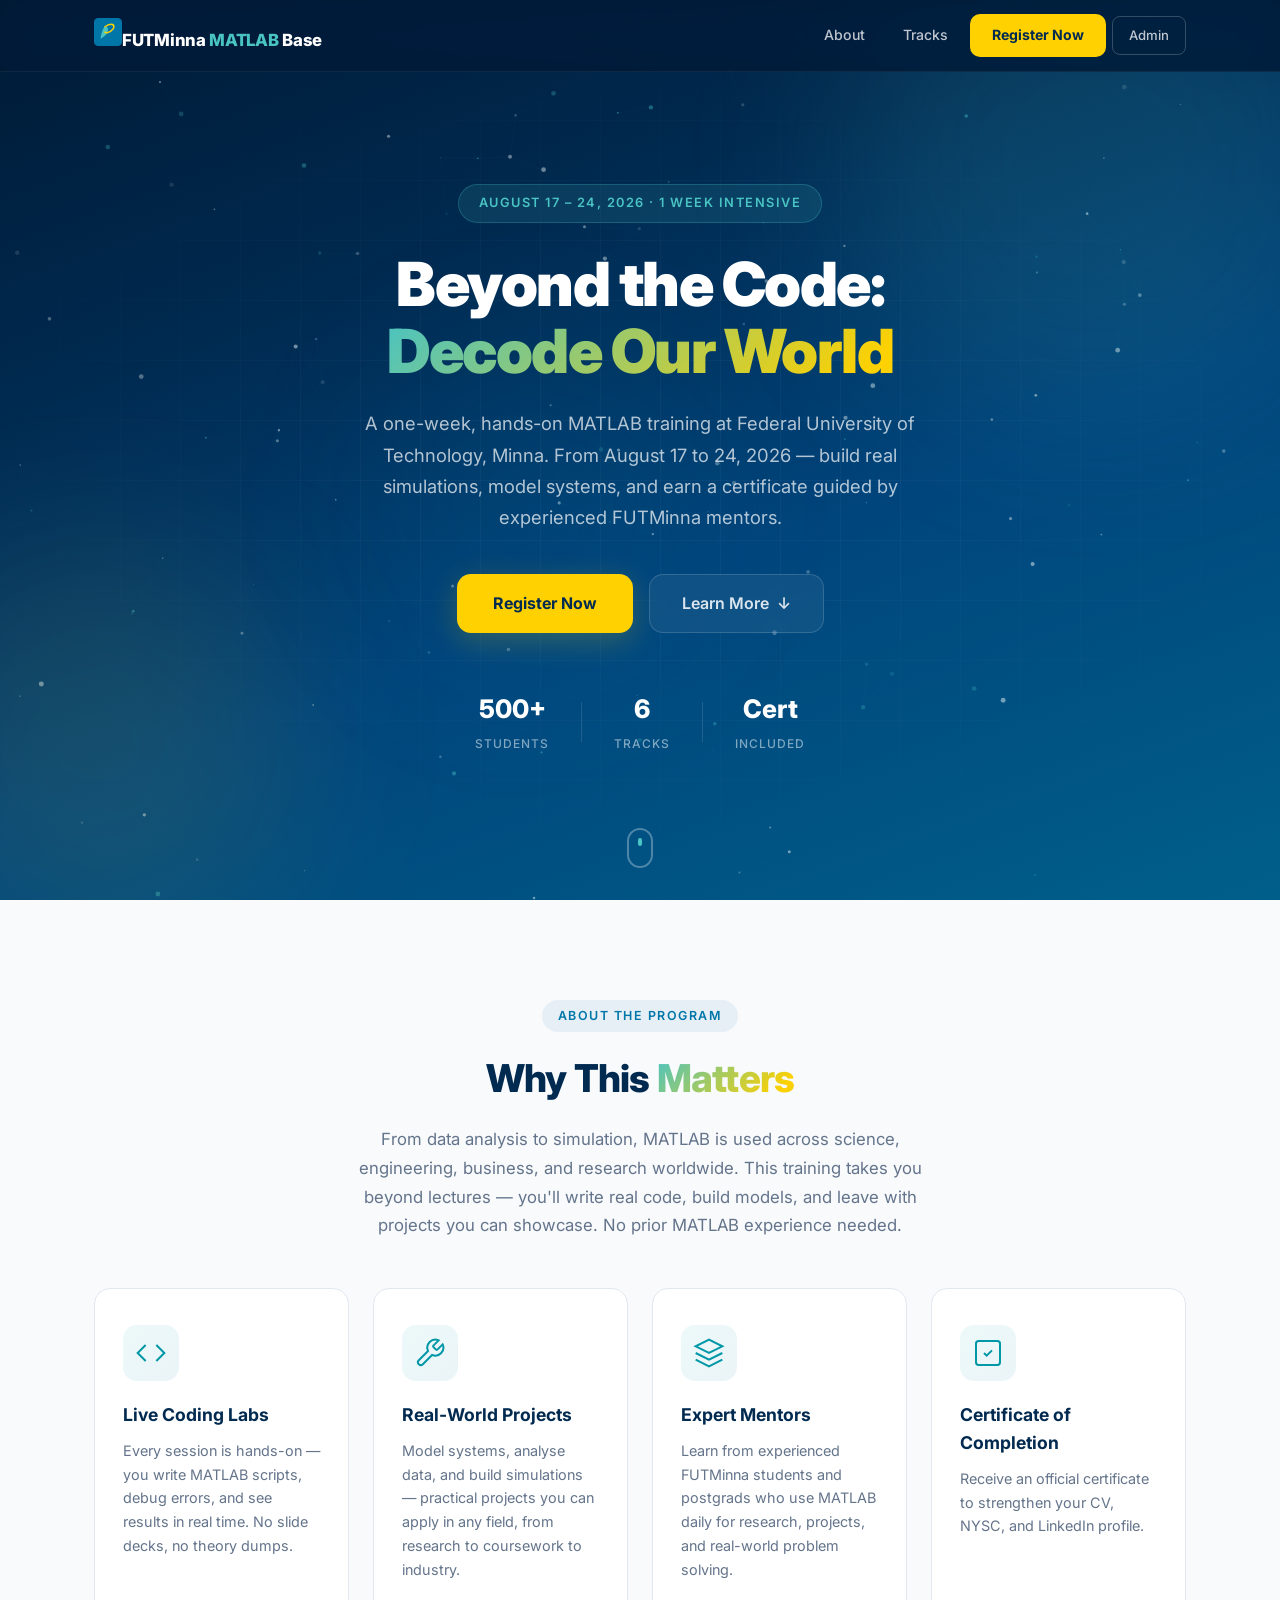
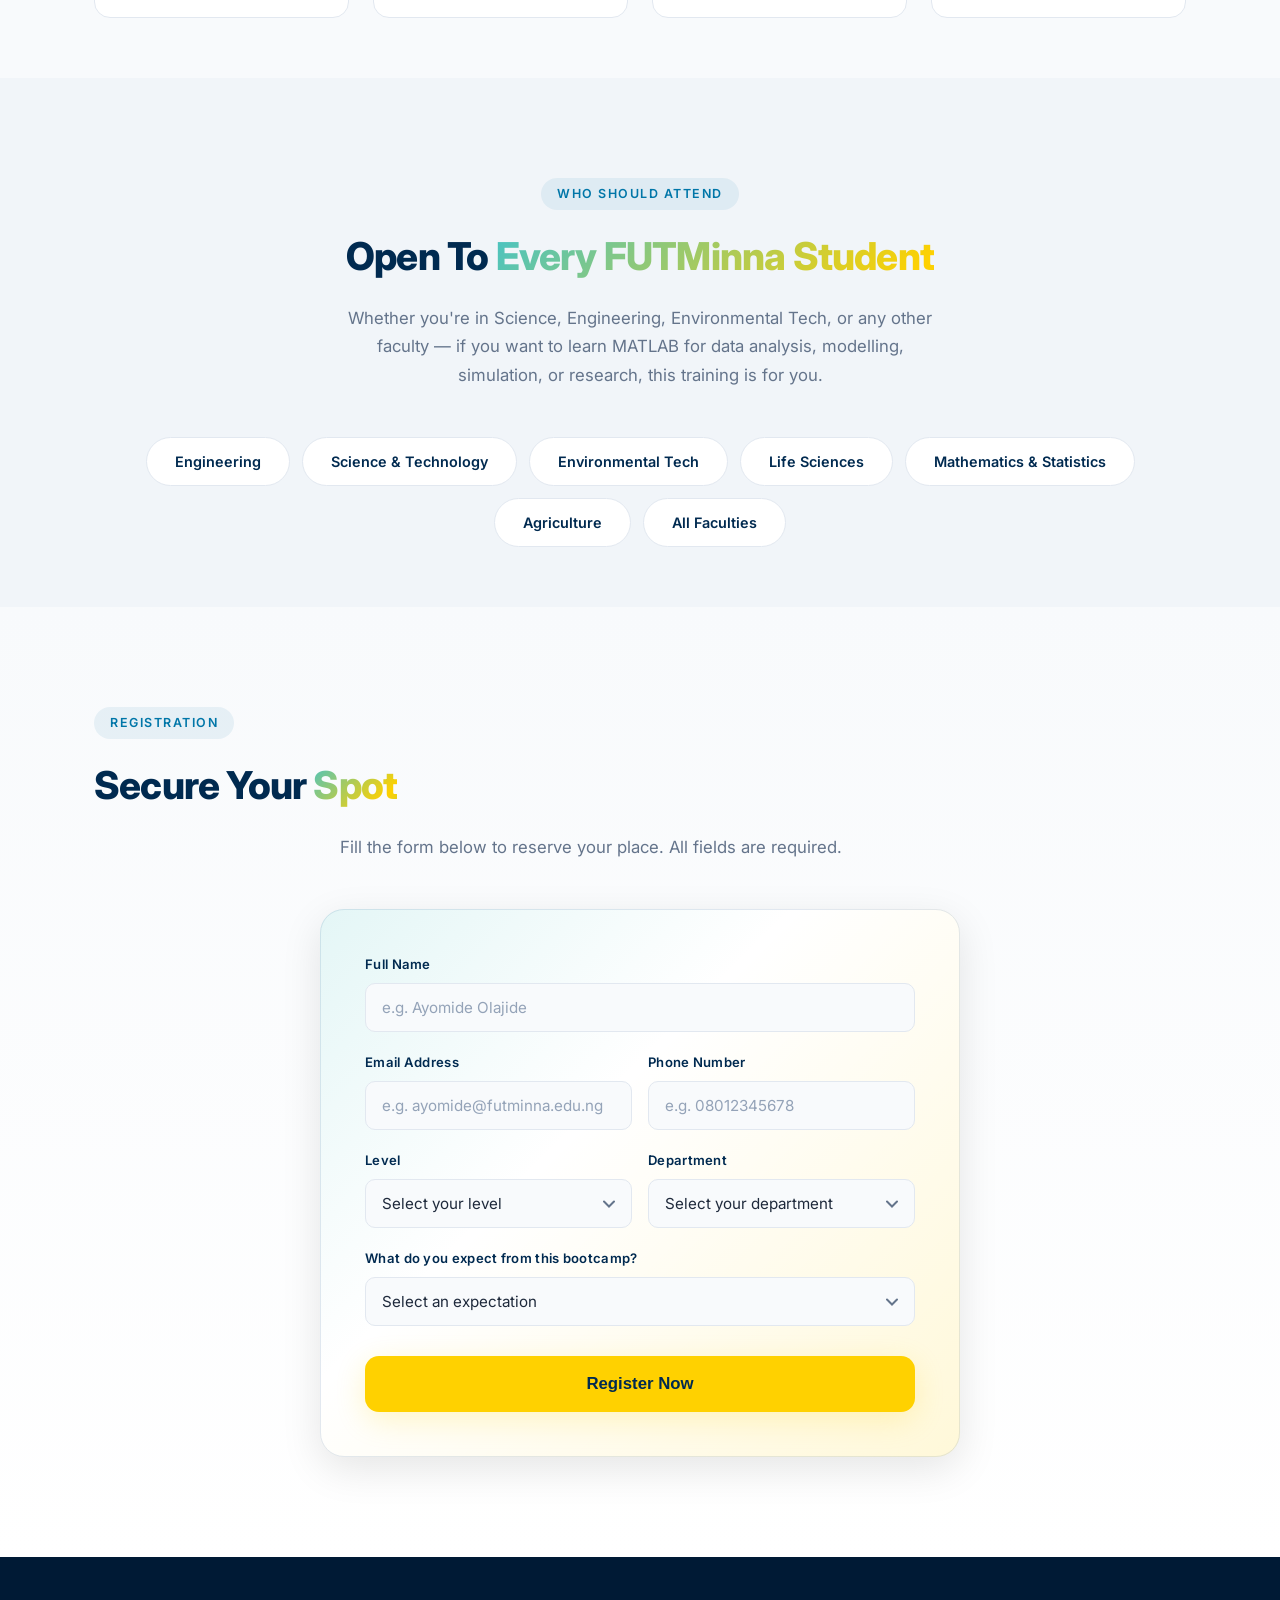
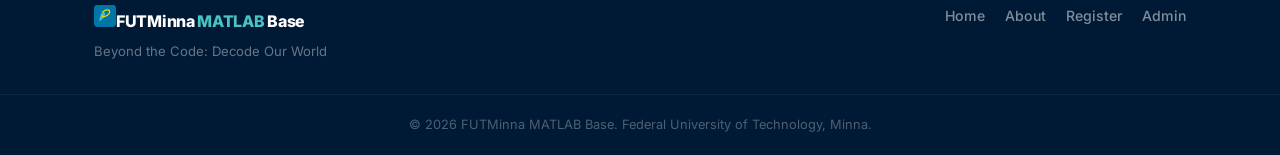
==== index.html @ 9633a8a6 "Move static files to root, serve everything through Flask for Vercel" ====
<!DOCTYPE html>
<html lang="en">
<head>
<meta charset="UTF-8">
<meta name="viewport" content="width=device-width, initial-scale=1.0">
<title>Beyond the Code: Decode Our World | FUTMinna MATLAB Base</title>
<link rel="stylesheet" href="style.css">
<link rel="preconnect" href="https://fonts.googleapis.com">
<link href="https://fonts.googleapis.com/css2?family=Inter:wght@300;400;500;600;700;800;900&display=swap" rel="stylesheet">
</head>
<body>

<!-- ===== PRELOADER ===== -->
<div id="preloader">
  <div class="loader-inner">
    <div class="loader-mesh">
      <svg viewBox="0 0 200 200" xmlns="http://www.w3.org/2000/svg">
        <defs>
          <linearGradient id="meshGrad" x1="0%" y1="0%" x2="100%" y2="100%">
            <stop offset="0%" style="stop-color:#49C3C3;stop-opacity:1" />
            <stop offset="100%" style="stop-color:#0076A8;stop-opacity:1" />
          </linearGradient>
        </defs>
        <path class="mesh-wave mesh-wave-1" fill="none" stroke="url(#meshGrad)" stroke-width="1.5" opacity="0.4"/>
        <path class="mesh-wave mesh-wave-2" fill="none" stroke="url(#meshGrad)" stroke-width="1.5" opacity="0.3"/>
        <path class="mesh-wave mesh-wave-3" fill="none" stroke="url(#meshGrad)" stroke-width="1.5" opacity="0.2"/>
      </svg>
      <div class="loader-dot"></div>
      <div class="loader-dot loader-dot-2"></div>
    </div>
    <p class="loader-text">FUTMinna <span>MATLAB</span> Base</p>
    <div class="loader-bar"><div class="loader-bar-fill"></div></div>
  </div>
</div>

<!-- ===== NAVBAR ===== -->
<header class="navbar" id="navbar">
  <div class="nav-inner">
    <a href="#" class="logo"><svg class="logo-icon" viewBox="0 0 512 512" width="28" height="28"><rect width="512" height="512" rx="80" fill="#0076A8"/><path d="M120 380 C120 380 140 200 200 160 C230 140 260 180 256 220 C252 260 220 310 180 340 C160 355 140 370 120 380Z" fill="#49C3C3"/><path d="M200 160 C200 160 280 100 340 120 C370 130 370 170 350 200 C330 230 280 260 240 270 C220 275 210 268 200 260" fill="none" stroke="#FFD100" stroke-width="28" stroke-linecap="round"/><circle cx="350" cy="130" r="18" fill="#FFD100"/></svg>FUTMinna <span>MATLAB</span> Base</a>
    <button class="nav-toggle" id="navToggle" aria-label="Menu">
      <span></span><span></span><span></span>
    </button>
    <nav id="navLinks">
      <a href="#about">About</a>
      <a href="#tracks">Tracks</a>
      <a href="#register" class="nav-cta">Register Now</a>
      <a href="/admin" class="nav-admin">Admin</a>
    </nav>
  </div>
</header>

<!-- ===== HERO ===== -->
<section class="hero" id="hero">
  <canvas id="heroCanvas"></canvas>
  <div class="hero-orb hero-orb-1"></div>
  <div class="hero-orb hero-orb-2"></div>
  <div class="hero-orb hero-orb-3"></div>
  <div class="hero-grid"></div>
  <div class="hero-content">
    <div class="hero-badge reveal">August 17 – 24, 2026 &middot; 1 Week Intensive</div>
    <h1 class="reveal reveal-delay-1">Beyond the Code:<br><span class="gradient-text">Decode Our World</span></h1>
    <p class="reveal reveal-delay-2">A one-week, hands-on MATLAB training at Federal University of Technology, Minna. From August 17 to 24, 2026 — build real simulations, model systems, and earn a certificate guided by experienced FUTMinna mentors.</p>
    <div class="hero-actions reveal reveal-delay-3">
      <a href="#register" class="btn-glow">Register Now</a>
      <a href="#about" class="btn-ghost">Learn More <span class="arrow">&darr;</span></a>
    </div>
    <div class="hero-stats reveal reveal-delay-4">
      <div class="hero-stat">
        <span class="hero-stat-num">500+</span>
        <span class="hero-stat-label">Students</span>
      </div>
      <div class="hero-stat-divider"></div>
      <div class="hero-stat">
        <span class="hero-stat-num">6</span>
        <span class="hero-stat-label">Tracks</span>
      </div>
      <div class="hero-stat-divider"></div>
      <div class="hero-stat">
        <span class="hero-stat-num">Cert</span>
        <span class="hero-stat-label">Included</span>
      </div>
    </div>
  </div>
  <div class="hero-scroll-hint">
    <div class="scroll-mouse">
      <div class="scroll-dot"></div>
    </div>
  </div>
</section>

<!-- ===== ABOUT ===== -->
<section id="about" class="about">
  <div class="container">
    <div class="section-label reveal">About The Program</div>
    <h2 class="reveal">Why This <span class="gradient-text">Matters</span></h2>
    <p class="section-desc reveal">From data analysis to simulation, MATLAB is used across science, engineering, business, and research worldwide. This training takes you beyond lectures — you'll write real code, build models, and leave with projects you can showcase. No prior MATLAB experience needed.</p>

    <div class="feature-grid">
      <div class="feature-card reveal reveal-card-1">
        <div class="feature-icon">
          <svg width="32" height="32" viewBox="0 0 24 24" fill="none" stroke="currentColor" stroke-width="1.5"><polyline points="16 18 22 12 16 6"/><polyline points="8 6 2 12 8 18"/></svg>
        </div>
        <h3>Live Coding Labs</h3>
        <p>Every session is hands-on — you write MATLAB scripts, debug errors, and see results in real time. No slide decks, no theory dumps.</p>
      </div>
      <div class="feature-card reveal reveal-card-2">
        <div class="feature-icon">
          <svg width="32" height="32" viewBox="0 0 24 24" fill="none" stroke="currentColor" stroke-width="1.5"><path d="M14.7 6.3a1 1 0 0 0 0 1.4l1.6 1.6a1 1 0 0 0 1.4 0l3.77-3.77a6 6 0 0 1-7.94 7.94l-6.91 6.91a2.12 2.12 0 0 1-3-3l6.91-6.91a6 6 0 0 1 7.94-7.94l-3.76 3.76z"/></svg>
        </div>
        <h3>Real-World Projects</h3>
        <p>Model systems, analyse data, and build simulations — practical projects you can apply in any field, from research to coursework to industry.</p>
      </div>
      <div class="feature-card reveal reveal-card-3">
        <div class="feature-icon">
          <svg width="32" height="32" viewBox="0 0 24 24" fill="none" stroke="currentColor" stroke-width="1.5"><path d="M12 2L2 7l10 5 10-5-10-5z"/><path d="M2 17l10 5 10-5"/><path d="M2 12l10 5 10-5"/></svg>
        </div>
        <h3>Expert Mentors</h3>
        <p>Learn from experienced FUTMinna students and postgrads who use MATLAB daily for research, projects, and real-world problem solving.</p>
      </div>
      <div class="feature-card reveal reveal-card-4">
        <div class="feature-icon">
          <svg width="32" height="32" viewBox="0 0 24 24" fill="none" stroke="currentColor" stroke-width="1.5"><rect x="3" y="3" width="18" height="18" rx="2"/><path d="M9 12l2 2 4-4"/></svg>
        </div>
        <h3>Certificate of Completion</h3>
        <p>Receive an official certificate to strengthen your CV, NYSC, and LinkedIn profile.</p>
      </div>
    </div>
  </div>
</section>

<!-- ===== TRACKS ===== -->
<section id="tracks" class="tracks">
  <div class="container">
    <div class="section-label reveal">Who Should Attend</div>
    <h2 class="reveal">Open To <span class="gradient-text">Every FUTMinna Student</span></h2>
    <p class="section-desc reveal">Whether you're in Science, Engineering, Environmental Tech, or any other faculty — if you want to learn MATLAB for data analysis, modelling, simulation, or research, this training is for you.</p>
    <div class="tracks-grid reveal">
      <div class="track-pill">Engineering</div>
      <div class="track-pill">Science & Technology</div>
      <div class="track-pill">Environmental Tech</div>
      <div class="track-pill">Life Sciences</div>
      <div class="track-pill">Mathematics & Statistics</div>
      <div class="track-pill">Agriculture</div>
      <div class="track-pill">All Faculties</div>
    </div>
  </div>
</section>

<!-- ===== REGISTER ===== -->
<section id="register" class="register-section">
  <div class="container">
    <div class="section-label reveal">Registration</div>
    <h2 class="reveal">Secure Your <span class="gradient-text">Spot</span></h2>
    <p class="section-desc reveal">Fill the form below to reserve your place. All fields are required.</p>

    <form id="registerForm" class="register-form reveal">
      <div class="form-row">
        <div class="form-group">
          <label for="fullname">Full Name</label>
          <input type="text" id="fullname" name="fullname" placeholder="e.g. Ayomide Olajide" required>
          <div class="input-border"></div>
        </div>
      </div>
      <div class="form-row form-row-2">
        <div class="form-group">
          <label for="email">Email Address</label>
          <input type="email" id="email" name="email" placeholder="e.g. ayomide@futminna.edu.ng" required>
          <div class="input-border"></div>
        </div>
        <div class="form-group">
          <label for="phone">Phone Number</label>
          <input type="tel" id="phone" name="phone" placeholder="e.g. 08012345678" required>
          <div class="input-border"></div>
        </div>
      </div>
      <div class="form-row form-row-2">
        <div class="form-group">
          <label for="level">Level</label>
          <select id="level" name="level" required>
            <option value="" disabled selected>Select your level</option>
            <option value="100">100 Level</option>
            <option value="200">200 Level</option>
            <option value="300">300 Level</option>
            <option value="400">400 Level</option>
            <option value="500">500 Level</option>
            <option value="Postgraduate">Postgraduate</option>
          </select>
          <div class="input-border"></div>
        </div>
        <div class="form-group">
          <label for="department">Department</label>
          <select id="department" name="department" required>
            <option value="" disabled selected>Select your department</option>
            <option value="Engineering">Engineering</option>
            <option value="Science & Technology">Science & Technology</option>
            <option value="Environmental Tech">Environmental Tech</option>
            <option value="Life Sciences">Life Sciences</option>
            <option value="Mathematics & Statistics">Mathematics & Statistics</option>
            <option value="Agriculture">Agriculture</option>
            <option value="Other">Other</option>
          </select>
        </div>
      </div>
      <div class="form-row">
        <div class="form-group">
          <label for="expectation">What do you expect from this bootcamp?</label>
          <select id="expectation" name="expectation" required>
            <option value="" disabled selected>Select an expectation</option>
            <option value="Learn MATLAB from scratch">Learn MATLAB from scratch</option>
            <option value="Improve simulation & modeling skills">Improve simulation &amp; modeling skills</option>
            <option value="Apply MATLAB to coursework/projects">Apply MATLAB to coursework/projects</option>
            <option value="Prepare for research/academic work">Prepare for research/academic work</option>
            <option value="Build a portfolio project">Build a portfolio project</option>
            <option value="Network with other students">Network with other students</option>
            <option value="Other">Other</option>
          </select>
          <div class="input-border"></div>
        </div>
      </div>
      <button type="submit" class="btn-glow btn-full" id="submitBtn">
        <span class="btn-text">Register Now</span>
        <span class="btn-loader">
          <span></span><span></span><span></span>
        </span>
      </button>
      <div id="formMessage" class="form-message"></div>
    </form>
  </div>
</section>

<!-- ===== SUCCESS MODAL ===== -->
<div id="successModal" class="modal-overlay">
  <div class="modal-card">
    <button class="modal-close" id="modalClose">&times;</button>
    <div class="modal-check">
      <svg viewBox="0 0 52 52" class="checkmark"><circle cx="26" cy="26" r="25" fill="none" stroke="#10B981" stroke-width="2"/><path fill="none" stroke="#10B981" stroke-width="3" stroke-linecap="round" stroke-linejoin="round" d="M14.1 27.2l7.1 7.2 16.7-16.8"/></svg>
    </div>
    <h2 class="modal-title">You're In, <span id="modalName">Friend</span>!</h2>
    <p class="modal-subtitle">Thanks for registering for FUTMinna MATLAB Base. Here are your bootcamp details:</p>

    <div class="modal-details">
      <div class="modal-detail">
        <svg width="18" height="18" viewBox="0 0 24 24" fill="none" stroke="currentColor" stroke-width="2"><rect x="3" y="4" width="18" height="18" rx="2"/><line x1="16" y1="2" x2="16" y2="6"/><line x1="8" y1="2" x2="8" y2="6"/><line x1="3" y1="10" x2="21" y2="10"/></svg>
        <span><strong>Dates:</strong> August 17 – 24, 2026 (1 Week)</span>
      </div>
      <div class="modal-detail">
        <svg width="18" height="18" viewBox="0 0 24 24" fill="none" stroke="currentColor" stroke-width="2"><circle cx="12" cy="12" r="10"/><polyline points="12 6 12 12 16 14"/></svg>
        <span><strong>Time:</strong> 9:00 AM – 4:00 PM Daily (WAT)</span>
      </div>
      <div class="modal-detail">
        <svg width="18" height="18" viewBox="0 0 24 24" fill="none" stroke="currentColor" stroke-width="2"><path d="M21 10c0 7-9 13-9 13s-9-6-9-13a9 9 0 0 1 18 0z"/><circle cx="12" cy="10" r="3"/></svg>
        <span><strong>Venue:</strong> FUTMinna, Minna, Niger State</span>
      </div>
    </div>

    <div class="modal-calendar">
      <p class="modal-cal-label">Add to your calendar so you don't miss it:</p>
      <div class="modal-cal-btns">
        <a id="googleCalLink" href="#" target="_blank" class="cal-btn cal-btn-google">
          <svg width="18" height="18" viewBox="0 0 24 24" fill="none" stroke="currentColor" stroke-width="2"><rect x="3" y="4" width="18" height="18" rx="2"/><line x1="16" y1="2" x2="16" y2="6"/><line x1="8" y1="2" x2="8" y2="6"/><line x1="3" y1="10" x2="21" y2="10"/></svg>
          Google Calendar
        </a>
        <button type="button" id="downloadIcs" class="cal-btn cal-btn-ics">
          <svg width="18" height="18" viewBox="0 0 24 24" fill="none" stroke="currentColor" stroke-width="2"><path d="M21 15v4a2 2 0 01-2 2H5a2 2 0 01-2-2v-4"/><polyline points="7 10 12 15 17 10"/><line x1="12" y1="15" x2="12" y2="3"/></svg>
          Download .ics
        </button>
      </div>
    </div>

    <button class="btn-glow btn-full modal-done" id="modalDone">Done</button>
  </div>
</div>

<!-- ===== FOOTER ===== -->
<footer>
  <div class="footer-inner">
    <div class="footer-brand">
      <span class="logo"><svg class="logo-icon" viewBox="0 0 512 512" width="22" height="22"><rect width="512" height="512" rx="80" fill="#0076A8"/><path d="M120 380 C120 380 140 200 200 160 C230 140 260 180 256 220 C252 260 220 310 180 340 C160 355 140 370 120 380Z" fill="#49C3C3"/><path d="M200 160 C200 160 280 100 340 120 C370 130 370 170 350 200 C330 230 280 260 240 270 C220 275 210 268 200 260" fill="none" stroke="#FFD100" stroke-width="28" stroke-linecap="round"/><circle cx="350" cy="130" r="18" fill="#FFD100"/></svg>FUTMinna <span>MATLAB</span> Base</span>
      <p>Beyond the Code: Decode Our World</p>
    </div>
    <div class="footer-links">
      <a href="/">Home</a>
      <a href="#about">About</a>
      <a href="#register">Register</a>
      <a href="/admin">Admin</a>
    </div>
  </div>
  <div class="footer-bottom">
    <p>&copy; 2026 FUTMinna MATLAB Base. Federal University of Technology, Minna.</p>
  </div>
</footer>

<script src="script.js"></script>
</body>
</html>
---- style.css ----
/* ===== VARIABLES ===== */
:root {
  --mw-blue: #00457C;
  --mw-blue-dark: #002A50;
  --mw-blue-deeper: #001A35;
  --mw-blue-light: #0076A8;
  --mw-teal: #49C3C3;
  --mw-teal-dark: #0097A7;
  --mw-yellow: #FFD100;
  --mw-orange: #E86E05;
  --mw-red: #BE2909;
  --mw-white: #FFFFFF;
  --mw-light: #F8FAFC;
  --mw-light-gray: #F1F5F9;
  --mw-border: #E2E8F0;
  --mw-text: #1E293B;
  --mw-text-secondary: #64748B;
  --mw-text-muted: #94A3B8;
  --mw-shadow-xs: 0 1px 2px rgba(0,0,0,0.04);
  --mw-shadow: 0 4px 20px rgba(0,0,0,0.06);
  --mw-shadow-lg: 0 12px 40px rgba(0,0,0,0.1);
  --mw-shadow-glow: 0 0 40px rgba(73,195,195,0.15);
  --mw-radius: 10px;
  --mw-radius-lg: 16px;
  --mw-radius-xl: 24px;
  --ease-out: cubic-bezier(0.16, 1, 0.3, 1);
  --ease-spring: cubic-bezier(0.34, 1.56, 0.64, 1);
}

* { box-sizing: border-box; margin: 0; padding: 0; }
html { scroll-behavior: smooth; }
body { font-family: 'Inter', system-ui, -apple-system, sans-serif; color: var(--mw-text); line-height: 1.6;
  background: var(--mw-light); overflow-x: hidden; }
body.loading { overflow: hidden; }

.container { max-width: 1140px; margin: 0 auto; padding: 0 24px; }

/* ===== PRELOADER ===== */
#preloader {
  position: fixed; inset: 0; z-index: 9999;
  background: var(--mw-blue-deeper);
  display: flex; align-items: center; justify-content: center;
  transition: opacity 0.6s var(--ease-out), visibility 0.6s;
}
#preloader.fade-out { opacity: 0; visibility: hidden; }

.loader-inner { text-align: center; }
.loader-mesh { width: 120px; height: 120px; margin: 0 auto 24px; position: relative; }
.loader-mesh svg { width: 100%; height: 100%; animation: loaderSpin 4s linear infinite; }
.mesh-wave { animation: meshPulse 2s ease-in-out infinite; }
.mesh-wave-1 { d: path("M 30 100 Q 100 20 170 100"); animation-delay: 0s; }
.mesh-wave-2 { d: path("M 20 100 Q 100 40 180 100"); animation-delay: 0.3s; }
.mesh-wave-3 { d: path("M 40 100 Q 100 60 160 100"); animation-delay: 0.6s; }

@keyframes loaderSpin { from { transform: rotate(0deg); } to { transform: rotate(360deg); } }
@keyframes meshPulse {
  0%, 100% { opacity: 0.2; stroke-width: 1; }
  50% { opacity: 0.8; stroke-width: 2.5; }
}

.loader-dot {
  position: absolute; top: 50%; left: 50%; width: 8px; height: 8px;
  background: var(--mw-teal); border-radius: 50%; transform: translate(-50%, -50%);
  animation: dotPulse 1.5s ease-in-out infinite;
}
.loader-dot-2 {
  width: 5px; height: 5px; background: var(--mw-yellow); animation-delay: 0.5s;
}
@keyframes dotPulse {
  0%, 100% { transform: translate(-50%, -50%) scale(1); opacity: 1; }
  50% { transform: translate(-50%, -50%) scale(2.5); opacity: 0.3; }
}

.loader-text {
  color: rgba(255,255,255,0.7); font-size: .85rem; font-weight: 500;
  letter-spacing: 2px; text-transform: uppercase; margin-bottom: 20px;
}
.loader-text span { color: var(--mw-teal); }

.loader-bar { width: 160px; height: 3px; background: rgba(255,255,255,0.1); border-radius: 10px; margin: 0 auto; overflow: hidden; }
.loader-bar-fill {
  width: 0%; height: 100%; background: linear-gradient(90deg, var(--mw-teal), var(--mw-yellow));
  border-radius: 10px; animation: barFill 1.8s var(--ease-out) forwards;
}
@keyframes barFill { to { width: 100%; } }

/* ===== NAVBAR ===== */
.navbar {
  position: fixed; top: 0; left: 0; right: 0; z-index: 1000;
  height: 72px; backdrop-filter: blur(20px) saturate(180%);
  -webkit-backdrop-filter: blur(20px) saturate(180%);
  background: rgba(0,26,53,0.85);
  border-bottom: 1px solid rgba(255,255,255,0.06);
  transition: all 0.4s var(--ease-out);
}
.navbar.scrolled {
  background: rgba(0,26,53,0.96);
  box-shadow: 0 4px 30px rgba(0,0,0,0.2);
}
.nav-inner { max-width: 1140px; margin: 0 auto; padding: 0 24px; display: flex;
  justify-content: space-between; align-items: center; height: 100%; }
.logo { font-weight: 800; font-size: 1.05rem; color: white; text-decoration: none; letter-spacing: -0.3px; }
.logo span { color: var(--mw-teal); }

.nav-toggle { display: none; background: none; border: none; cursor: pointer; padding: 8px; }
.nav-toggle span { display: block; width: 22px; height: 2px; background: white; margin: 5px 0;
  transition: 0.3s var(--ease-out); border-radius: 2px; }

nav { display: flex; align-items: center; gap: 6px; }
nav a { color: rgba(255,255,255,0.75); text-decoration: none; font-weight: 500; font-size: .88rem;
  padding: 8px 16px; border-radius: 8px; transition: all 0.25s var(--ease-out); }
nav a:hover { color: white; background: rgba(255,255,255,0.08); }
.nav-cta { background: var(--mw-yellow) !important; color: var(--mw-blue-dark) !important;
  font-weight: 700 !important; padding: 10px 22px !important; border-radius: 10px !important; }
.nav-cta:hover { background: #FFE033 !important; transform: translateY(-1px);
  box-shadow: 0 4px 20px rgba(255,209,0,0.3); }
.nav-admin { border: 1px solid rgba(255,255,255,0.2) !important; font-size: .82rem !important; }
.nav-admin:hover { border-color: var(--mw-teal) !important; color: var(--mw-teal) !important;
  background: rgba(73,195,195,0.08) !important; }

/* ===== HERO ===== */
.hero {
  position: relative; min-height: 100vh; display: flex; align-items: center; justify-content: center;
  background: linear-gradient(160deg, var(--mw-blue-deeper) 0%, var(--mw-blue-dark) 30%, var(--mw-blue) 60%, #005f8a 100%);
  overflow: hidden; padding: 120px 24px 80px;
}
#heroCanvas { position: absolute; inset: 0; width: 100%; height: 100%; z-index: 1; }

.hero-orb {
  position: absolute; border-radius: 50%; filter: blur(80px); z-index: 2;
  animation: orbFloat 12s ease-in-out infinite;
}
.hero-orb-1 { width: 500px; height: 500px; background: rgba(73,195,195,0.12); top: -10%; right: -5%; animation-delay: 0s; }
.hero-orb-2 { width: 400px; height: 400px; background: rgba(255,209,0,0.08); bottom: -5%; left: -8%; animation-delay: -4s; }
.hero-orb-3 { width: 300px; height: 300px; background: rgba(0,118,168,0.1); top: 40%; left: 30%; animation-delay: -8s; }

@keyframes orbFloat {
  0%, 100% { transform: translate(0, 0) scale(1); }
  33% { transform: translate(30px, -40px) scale(1.05); }
  66% { transform: translate(-20px, 20px) scale(0.95); }
}

.hero-grid {
  position: absolute; inset: 0; z-index: 2;
  background-image:
    linear-gradient(rgba(255,255,255,0.03) 1px, transparent 1px),
    linear-gradient(90deg, rgba(255,255,255,0.03) 1px, transparent 1px);
  background-size: 60px 60px;
  mask-image: radial-gradient(ellipse 70% 60% at 50% 50%, black 30%, transparent 80%);
  -webkit-mask-image: radial-gradient(ellipse 70% 60% at 50% 50%, black 30%, transparent 80%);
}

.hero-content { position: relative; z-index: 10; text-align: center; max-width: 760px; }

.hero-badge {
  display: inline-block; padding: 8px 20px; background: rgba(73,195,195,0.12);
  border: 1px solid rgba(73,195,195,0.25); border-radius: 100px;
  color: var(--mw-teal); font-size: .8rem; font-weight: 600;
  letter-spacing: 1.5px; text-transform: uppercase; margin-bottom: 28px;
}

.hero h1 { font-size: clamp(2.4rem, 5.5vw, 3.8rem); font-weight: 900; color: white;
  line-height: 1.1; margin-bottom: 24px; letter-spacing: -1.5px; }
.gradient-text {
  background: linear-gradient(135deg, var(--mw-teal) 0%, var(--mw-yellow) 50%, var(--mw-teal) 100%);
  background-size: 200% auto; -webkit-background-clip: text; background-clip: text;
  -webkit-text-fill-color: transparent; animation: gradientShift 4s ease-in-out infinite;
}
@keyframes gradientShift { 0%, 100% { background-position: 0% center; } 50% { background-position: 100% center; } }

.hero p { color: rgba(255,255,255,0.7); font-size: 1.15rem; max-width: 560px; margin: 0 auto 40px; line-height: 1.7; }

.hero-actions { display: flex; gap: 16px; justify-content: center; flex-wrap: wrap; margin-bottom: 56px; }

.btn-glow {
  display: inline-flex; align-items: center; gap: 8px;
  padding: 16px 36px; background: var(--mw-yellow); color: var(--mw-blue-dark);
  font-weight: 700; font-size: 1rem; border: none; border-radius: 14px;
  cursor: pointer; text-decoration: none; transition: all 0.3s var(--ease-out);
  box-shadow: 0 0 0 0 rgba(255,209,0,0.4), 0 8px 30px rgba(255,209,0,0.2);
  position: relative; overflow: hidden;
}
.btn-glow::before {
  content: ''; position: absolute; inset: 0; background: linear-gradient(135deg, rgba(255,255,255,0.2), transparent);
  opacity: 0; transition: opacity 0.3s;
}
.btn-glow:hover { transform: translateY(-3px) scale(1.02); box-shadow: 0 0 30px rgba(255,209,0,0.3), 0 12px 40px rgba(255,209,0,0.25); }
.btn-glow:hover::before { opacity: 1; }
.btn-glow:active { transform: translateY(-1px) scale(0.99); }

.btn-ghost {
  display: inline-flex; align-items: center; gap: 8px;
  padding: 16px 32px; background: rgba(255,255,255,0.06); color: rgba(255,255,255,0.85);
  font-weight: 600; font-size: 1rem; border: 1px solid rgba(255,255,255,0.15);
  border-radius: 14px; cursor: pointer; text-decoration: none; transition: all 0.3s var(--ease-out);
  backdrop-filter: blur(10px);
}
.btn-ghost:hover { background: rgba(255,255,255,0.12); border-color: rgba(255,255,255,0.3); color: white; transform: translateY(-2px); }
.btn-ghost .arrow { transition: transform 0.3s var(--ease-out); }
.btn-ghost:hover .arrow { transform: translateY(3px); }

.hero-stats { display: flex; justify-content: center; gap: 32px; align-items: center; }
.hero-stat { text-align: center; }
.hero-stat-num { display: block; font-size: 1.6rem; font-weight: 800; color: white; }
.hero-stat-label { font-size: .75rem; color: rgba(255,255,255,0.5); text-transform: uppercase; letter-spacing: 1px; font-weight: 500; }
.hero-stat-divider { width: 1px; height: 40px; background: rgba(255,255,255,0.12); }

.hero-scroll-hint {
  position: absolute; bottom: 32px; left: 50%; transform: translateX(-50%); z-index: 10;
  animation: scrollBounce 2s ease-in-out infinite;
}
.scroll-mouse { width: 26px; height: 40px; border: 2px solid rgba(255,255,255,0.3); border-radius: 13px; position: relative; }
.scroll-dot { width: 4px; height: 8px; background: var(--mw-teal); border-radius: 2px;
  position: absolute; top: 8px; left: 50%; transform: translateX(-50%); animation: scrollDot 2s ease-in-out infinite; }
@keyframes scrollDot {
  0%, 100% { opacity: 1; transform: translateX(-50%) translateY(0); }
  100% { opacity: 0; transform: translateX(-50%) translateY(14px); }
}
@keyframes scrollBounce { 0%, 100% { transform: translateX(-50%) translateY(0); } 50% { transform: translateX(-50%) translateY(8px); } }

/* ===== SECTIONS ===== */
.section-label {
  display: inline-block; padding: 6px 16px; background: rgba(0,118,168,0.08);
  border-radius: 100px; color: var(--mw-blue-light); font-size: .78rem; font-weight: 600;
  letter-spacing: 1.5px; text-transform: uppercase; margin-bottom: 16px;
}
.about, .tracks { padding: 100px 0 60px; text-align: center; }
.about h2, .tracks h2, .register-section h2 {
  font-size: clamp(1.8rem, 3.5vw, 2.4rem); font-weight: 800; color: var(--mw-blue-dark);
  margin-bottom: 16px; letter-spacing: -0.8px;
}
.section-desc { color: var(--mw-text-secondary); max-width: 600px; margin: 0 auto 48px; font-size: 1.05rem; line-height: 1.7; }

/* ===== FEATURE CARDS ===== */
.feature-grid { display: grid; grid-template-columns: repeat(auto-fit, minmax(240px, 1fr)); gap: 24px; }
.feature-card {
  background: white; padding: 36px 28px; border-radius: var(--mw-radius-lg);
  border: 1px solid var(--mw-border); text-align: left;
  transition: all 0.4s var(--ease-out); position: relative; overflow: hidden;
}
.feature-card::before {
  content: ''; position: absolute; top: 0; left: 0; right: 0; height: 3px;
  background: linear-gradient(90deg, var(--mw-teal), var(--mw-blue-light));
  transform: scaleX(0); transform-origin: left; transition: transform 0.4s var(--ease-out);
}
.feature-card:hover { transform: translateY(-6px); box-shadow: var(--mw-shadow-lg); border-color: transparent; }
.feature-card:hover::before { transform: scaleX(1); }

.feature-icon {
  width: 56px; height: 56px; border-radius: 14px; display: flex; align-items: center; justify-content: center;
  background: linear-gradient(135deg, rgba(73,195,195,0.1), rgba(0,118,168,0.08));
  color: var(--mw-teal-dark); margin-bottom: 20px; transition: all 0.4s var(--ease-out);
}
.feature-card:hover .feature-icon { background: linear-gradient(135deg, var(--mw-teal), var(--mw-blue-light)); color: white; transform: scale(1.05); }
.feature-card h3 { font-size: 1.1rem; font-weight: 700; color: var(--mw-blue-dark); margin-bottom: 10px; }
.feature-card p { color: var(--mw-text-secondary); font-size: .9rem; line-height: 1.65; }

/* ===== TRACKS ===== */
.tracks { background: var(--mw-light-gray); }
.tracks-grid { display: flex; flex-wrap: wrap; gap: 12px; justify-content: center; margin-top: 12px; }
.track-pill {
  padding: 12px 28px; background: white; border: 1.5px solid var(--mw-border);
  border-radius: 100px; font-weight: 600; font-size: .9rem; color: var(--mw-blue-dark);
  transition: all 0.3s var(--ease-out); cursor: default;
}
.track-pill:hover { border-color: var(--mw-teal); color: var(--mw-teal-dark);
  background: rgba(73,195,195,0.06); transform: translateY(-2px); box-shadow: var(--mw-shadow); }

/* ===== REGISTER ===== */
.register-section { padding: 100px 0; background: linear-gradient(180deg, var(--mw-light) 0%, white 100%); }
.register-form {
  max-width: 640px; margin: 0 auto; background: white; padding: 44px;
  border-radius: var(--mw-radius-xl); border: 1px solid var(--mw-border);
  box-shadow: var(--mw-shadow-lg); position: relative;
}
.register-form::before {
  content: ''; position: absolute; inset: -1px; border-radius: var(--mw-radius-xl);
  background: linear-gradient(135deg, var(--mw-teal), transparent 40%, var(--mw-yellow) 100%);
  z-index: -1; opacity: 0.15;
}

.form-row { margin-bottom: 0; }
.form-row-2 { display: grid; grid-template-columns: 1fr 1fr; gap: 16px; margin-bottom: 0; }
.form-group { margin-bottom: 20px; position: relative; }
.form-group label {
  display: block; font-weight: 600; font-size: .82rem; color: var(--mw-blue-dark);
  margin-bottom: 8px; letter-spacing: 0.3px;
}
.form-group input, .form-group select {
  width: 100%; padding: 14px 16px; border: 1.5px solid var(--mw-border); border-radius: var(--mw-radius);
  font-size: .95rem; font-family: inherit; transition: all 0.3s var(--ease-out);
  background: var(--mw-light); color: var(--mw-text); appearance: none; -webkit-appearance: none;
}
.form-group select { background-image: url("data:image/svg+xml,%3Csvg width='12' height='8' viewBox='0 0 12 8' fill='none' xmlns='http://www.w3.org/2000/svg'%3E%3Cpath d='M1 1.5L6 6.5L11 1.5' stroke='%2364748B' stroke-width='2' stroke-linecap='round'/%3E%3C/svg%3E");
  background-repeat: no-repeat; background-position: right 16px center; padding-right: 44px; }
.form-group input:focus, .form-group select:focus {
  outline: none; border-color: var(--mw-teal); background: white;
  box-shadow: 0 0 0 4px rgba(73,195,195,0.1); }
.form-group input::placeholder { color: var(--mw-text-muted); }

.btn-full { width: 100%; justify-content: center; margin-top: 10px; padding: 18px; font-size: 1.05rem; }

.btn-text, .btn-loader { transition: all 0.3s var(--ease-out); }
.btn-loader { display: none; gap: 4px; align-items: center; justify-content: center; }
.btn-loader span { width: 6px; height: 6px; background: var(--mw-blue-dark); border-radius: 50%;
  animation: btnBounce 0.6s ease-in-out infinite; }
.btn-loader span:nth-child(2) { animation-delay: 0.1s; }
.btn-loader span:nth-child(3) { animation-delay: 0.2s; }
@keyframes btnBounce { 0%, 100% { transform: translateY(0); } 50% { transform: translateY(-6px); } }

.btn-glow.loading .btn-text { display: none; }
.btn-glow.loading .btn-loader { display: flex; }
.btn-glow.loading { pointer-events: none; opacity: 0.8; }

.form-message { margin-top: 16px; padding: 14px 18px; border-radius: var(--mw-radius);
  font-weight: 600; font-size: .9rem; text-align: center; display: none; }
.form-message.show { display: block; animation: msgSlideIn 0.4s var(--ease-spring); }
.form-message.success { background: rgba(16,185,129,0.08); color: #047857; border: 1px solid rgba(16,185,129,0.2); }
.form-message.error { background: rgba(239,68,68,0.08); color: #B91C1C; border: 1px solid rgba(239,68,68,0.2); }
@keyframes msgSlideIn { from { opacity: 0; transform: translateY(-10px) scale(0.96); } to { opacity: 1; transform: translateY(0) scale(1); } }

/* ===== SUCCESS MODAL ===== */
.modal-overlay {
  position: fixed; inset: 0; z-index: 9999; display: flex; align-items: center; justify-content: center;
  background: rgba(0,26,53,0.7); backdrop-filter: blur(8px); -webkit-backdrop-filter: blur(8px);
  opacity: 0; visibility: hidden; transition: all 0.4s var(--ease-out); padding: 20px;
}
.modal-overlay.open { opacity: 1; visibility: visible; }
.modal-card {
  background: white; border-radius: 20px; padding: 44px 40px; max-width: 480px; width: 100%;
  box-shadow: 0 24px 80px rgba(0,0,0,0.25); position: relative; text-align: center;
  transform: translateY(30px) scale(0.95); transition: all 0.5s var(--ease-spring);
}
.modal-overlay.open .modal-card { transform: translateY(0) scale(1); }
.modal-close {
  position: absolute; top: 16px; right: 20px; background: none; border: none; font-size: 1.6rem;
  color: var(--mw-text-muted); cursor: pointer; transition: color 0.2s; line-height: 1;
}
.modal-close:hover { color: var(--mw-text); }

.modal-check { width: 64px; height: 64px; margin: 0 auto 20px; }
.checkmark { width: 64px; height: 64px; }
.checkmark circle { stroke-dasharray: 166; stroke-dashoffset: 166; animation: checkStroke 0.6s var(--ease-out) 0.2s forwards; }
.checkmark path { stroke-dasharray: 48; stroke-dashoffset: 48; animation: checkStroke 0.4s var(--ease-out) 0.6s forwards; }
@keyframes checkStroke { to { stroke-dashoffset: 0; } }

.modal-title { font-size: 1.5rem; font-weight: 800; color: var(--mw-blue-dark); margin-bottom: 8px; }
.modal-title span { color: var(--mw-teal-dark); }
.modal-subtitle { color: var(--mw-text-secondary); font-size: .92rem; margin-bottom: 28px; line-height: 1.6; }

.modal-details { text-align: left; background: var(--mw-light); border-radius: 12px; padding: 20px; margin-bottom: 24px;
  border: 1px solid var(--mw-border); }
.modal-detail { display: flex; align-items: flex-start; gap: 12px; padding: 8px 0; color: var(--mw-text); font-size: .88rem; }
.modal-detail:not(:last-child) { border-bottom: 1px solid var(--mw-border); }
.modal-detail svg { flex-shrink: 0; color: var(--mw-teal-dark); margin-top: 1px; }
.modal-detail strong { color: var(--mw-blue-dark); }

.modal-calendar { margin-bottom: 24px; }
.modal-cal-label { font-size: .82rem; color: var(--mw-text-muted); margin-bottom: 12px; font-weight: 500; }
.modal-cal-btns { display: flex; gap: 10px; justify-content: center; flex-wrap: wrap; }
.cal-btn {
  display: inline-flex; align-items: center; gap: 8px; padding: 11px 20px; border-radius: 10px;
  font-weight: 600; font-size: .85rem; cursor: pointer; transition: all 0.25s var(--ease-out);
  text-decoration: none; border: none; font-family: inherit;
}
.cal-btn-google { background: #4285F4; color: white; }
.cal-btn-google:hover { background: #3367D6; transform: translateY(-1px); box-shadow: 0 4px 16px rgba(66,133,244,0.3); }
.cal-btn-ics { background: var(--mw-blue-dark); color: white; }
.cal-btn-ics:hover { background: var(--mw-blue); transform: translateY(-1px); box-shadow: 0 4px 16px rgba(0,42,80,0.3); }

.modal-done { margin-top: 8px; }

/* ===== FOOTER ===== */
footer { background: var(--mw-blue-deeper); color: rgba(255,255,255,0.7); }
.footer-inner { max-width: 1140px; margin: 0 auto; padding: 48px 24px 32px;
  display: flex; justify-content: space-between; align-items: flex-start; flex-wrap: wrap; gap: 24px; }
.footer-brand .logo { font-size: 1rem; }
.footer-brand p { font-size: .82rem; color: rgba(255,255,255,0.4); margin-top: 6px; }
.footer-links { display: flex; gap: 20px; }
.footer-links a { color: rgba(255,255,255,0.5); text-decoration: none; font-size: .88rem; font-weight: 500;
  transition: color 0.2s; }
.footer-links a:hover { color: var(--mw-teal); }
.footer-bottom { border-top: 1px solid rgba(255,255,255,0.06); text-align: center; padding: 20px 24px;
  font-size: .8rem; color: rgba(255,255,255,0.3); }

/* ===== SCROLL REVEAL ===== */
.reveal { opacity: 0; transform: translateY(30px); transition: all 0.8s var(--ease-out); }
.reveal.visible { opacity: 1; transform: translateY(0); }
.reveal-delay-1 { transition-delay: 0.1s; }
.reveal-delay-2 { transition-delay: 0.2s; }
.reveal-delay-3 { transition-delay: 0.3s; }
.reveal-delay-4 { transition-delay: 0.4s; }
.reveal-card-1 { transition-delay: 0.05s; }
.reveal-card-2 { transition-delay: 0.15s; }
.reveal-card-3 { transition-delay: 0.25s; }
.reveal-card-4 { transition-delay: 0.35s; }

/* ===== RESPONSIVE ===== */
@media(max-width: 768px) {
  .nav-toggle { display: block; }
  nav { position: fixed; top: 72px; left: 0; right: 0; background: rgba(0,26,53,0.98);
    backdrop-filter: blur(20px); flex-direction: column; padding: 20px 24px; gap: 4px;
    transform: translateY(-110%); transition: transform 0.4s var(--ease-out);
    border-bottom: 1px solid rgba(255,255,255,0.06); }
  nav.open { transform: translateY(0); }
  nav a { width: 100%; padding: 12px 16px; margin-left: 0 !important; }
  .hero { min-height: auto; padding: 140px 24px 80px; }
  .hero h1 { font-size: 2rem; }
  .hero-actions { flex-direction: column; align-items: center; }
  .hero-stats { gap: 20px; }
  .hero-stat-num { font-size: 1.3rem; }
  .hero-scroll-hint { display: none; }
  .form-row-2 { grid-template-columns: 1fr; }
  .register-form { padding: 28px 20px; }
  .feature-grid { grid-template-columns: 1fr; }
  .footer-inner { flex-direction: column; text-align: center; }
  .footer-links { justify-content: center; }
}
@media(max-width: 480px) {
  .hero h1 { font-size: 1.6rem; }
  .hero-badge { font-size: .7rem; padding: 6px 14px; }
  .hero-stats { flex-wrap: wrap; gap: 16px; }
  .hero-stat-divider { display: none; }
}
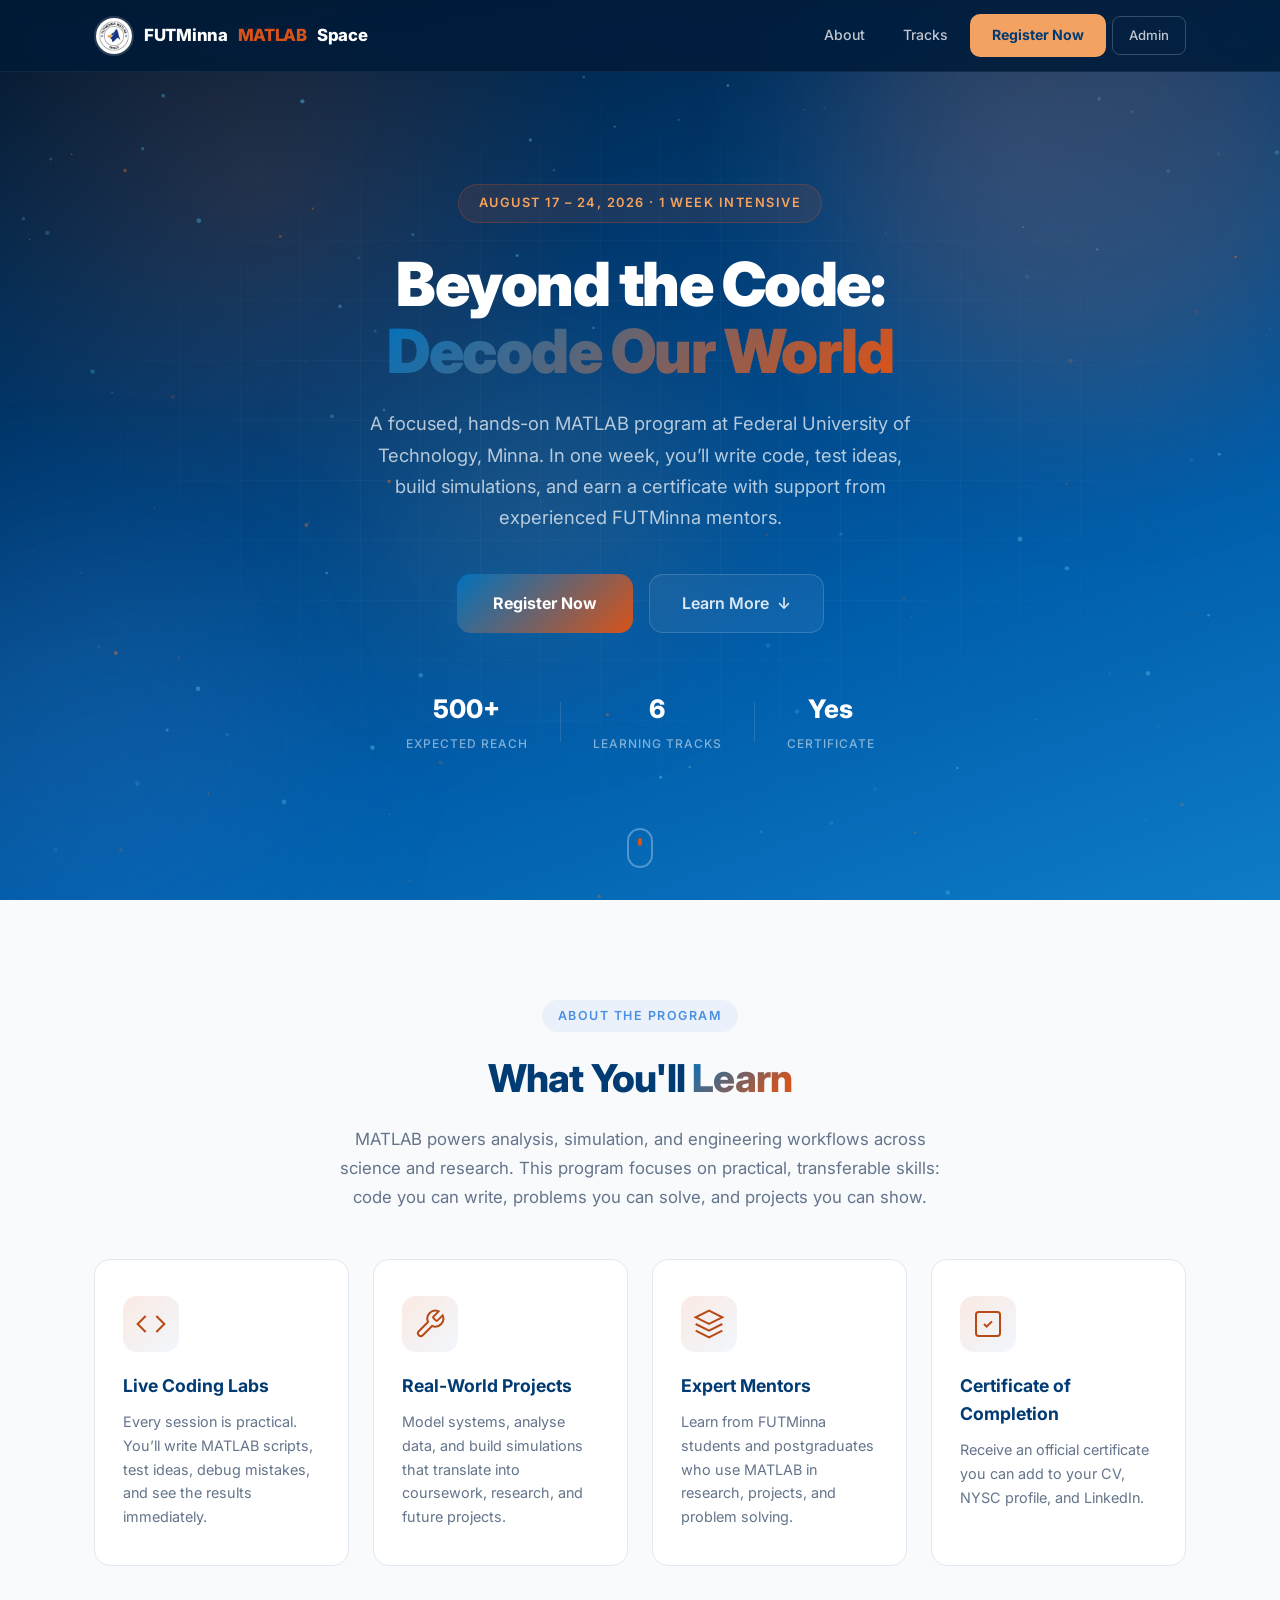
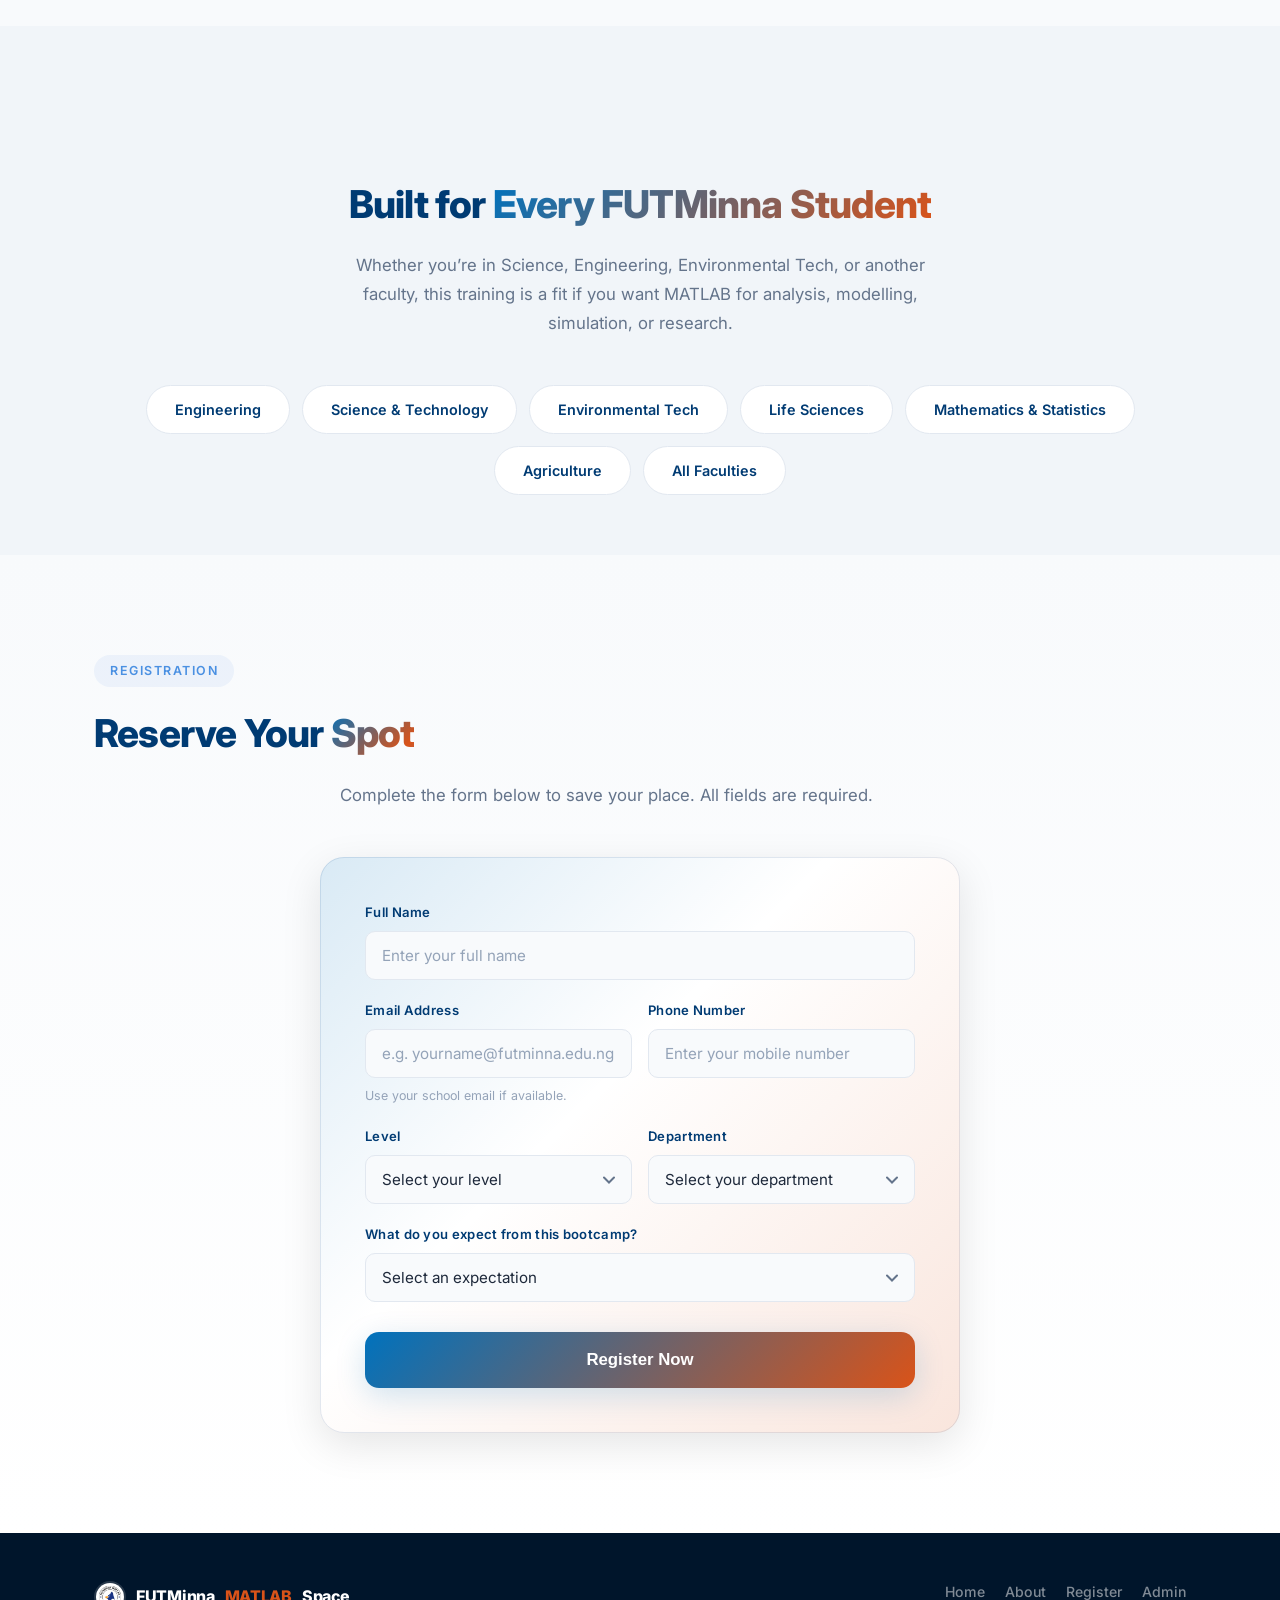
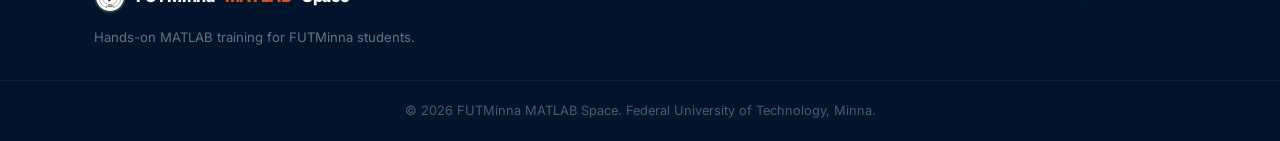
==== commit d18b628a: "added some features" ====
--- a/index.html
+++ b/index.html
@@ -3,7 +3,7 @@
 <head>
 <meta charset="UTF-8">
 <meta name="viewport" content="width=device-width, initial-scale=1.0">
-<title>Beyond the Code: Decode Our World | FUTMinna MATLAB Base</title>
+<title>Beyond the Code: Decode Our World | FUTMinna MATLAB Space</title>
 <link rel="stylesheet" href="style.css">
 <link rel="preconnect" href="https://fonts.googleapis.com">
 <link href="https://fonts.googleapis.com/css2?family=Inter:wght@300;400;500;600;700;800;900&display=swap" rel="stylesheet">
@@ -13,22 +13,10 @@
 <!-- ===== PRELOADER ===== -->
 <div id="preloader">
   <div class="loader-inner">
-    <div class="loader-mesh">
-      <svg viewBox="0 0 200 200" xmlns="http://www.w3.org/2000/svg">
-        <defs>
-          <linearGradient id="meshGrad" x1="0%" y1="0%" x2="100%" y2="100%">
-            <stop offset="0%" style="stop-color:#49C3C3;stop-opacity:1" />
-            <stop offset="100%" style="stop-color:#0076A8;stop-opacity:1" />
-          </linearGradient>
-        </defs>
-        <path class="mesh-wave mesh-wave-1" fill="none" stroke="url(#meshGrad)" stroke-width="1.5" opacity="0.4"/>
-        <path class="mesh-wave mesh-wave-2" fill="none" stroke="url(#meshGrad)" stroke-width="1.5" opacity="0.3"/>
-        <path class="mesh-wave mesh-wave-3" fill="none" stroke="url(#meshGrad)" stroke-width="1.5" opacity="0.2"/>
-      </svg>
-      <div class="loader-dot"></div>
-      <div class="loader-dot loader-dot-2"></div>
-    </div>
-    <p class="loader-text">FUTMinna <span>MATLAB</span> Base</p>
+    <div class="loader-logo">
+      <img src="/images/futminna_matlab_space_logo.jpeg" alt="FUTMinna MATLAB Space logo">
+    </div>
+    <p class="loader-text">FUTMinna <span>MATLAB</span> Space</p>
     <div class="loader-bar"><div class="loader-bar-fill"></div></div>
   </div>
 </div>
@@ -36,7 +24,7 @@
 <!-- ===== NAVBAR ===== -->
 <header class="navbar" id="navbar">
   <div class="nav-inner">
-    <a href="#" class="logo"><svg class="logo-icon" viewBox="0 0 512 512" width="28" height="28"><rect width="512" height="512" rx="80" fill="#0076A8"/><path d="M120 380 C120 380 140 200 200 160 C230 140 260 180 256 220 C252 260 220 310 180 340 C160 355 140 370 120 380Z" fill="#49C3C3"/><path d="M200 160 C200 160 280 100 340 120 C370 130 370 170 350 200 C330 230 280 260 240 270 C220 275 210 268 200 260" fill="none" stroke="#FFD100" stroke-width="28" stroke-linecap="round"/><circle cx="350" cy="130" r="18" fill="#FFD100"/></svg>FUTMinna <span>MATLAB</span> Base</a>
+    <a href="#" class="logo"><img class="logo-img" src="/images/futminna_matlab_space_logo.jpeg" alt="FUTMinna MATLAB Space logo">FUTMinna <span>MATLAB</span> Space</a>
     <button class="nav-toggle" id="navToggle" aria-label="Menu">
       <span></span><span></span><span></span>
     </button>
@@ -59,7 +47,7 @@
   <div class="hero-content">
     <div class="hero-badge reveal">August 17 – 24, 2026 &middot; 1 Week Intensive</div>
     <h1 class="reveal reveal-delay-1">Beyond the Code:<br><span class="gradient-text">Decode Our World</span></h1>
-    <p class="reveal reveal-delay-2">A one-week, hands-on MATLAB training at Federal University of Technology, Minna. From August 17 to 24, 2026 — build real simulations, model systems, and earn a certificate guided by experienced FUTMinna mentors.</p>
+    <p class="reveal reveal-delay-2">A focused, hands-on MATLAB program at Federal University of Technology, Minna. In one week, you’ll write code, test ideas, build simulations, and earn a certificate with support from experienced FUTMinna mentors.</p>
     <div class="hero-actions reveal reveal-delay-3">
       <a href="#register" class="btn-glow">Register Now</a>
       <a href="#about" class="btn-ghost">Learn More <span class="arrow">&darr;</span></a>
@@ -67,17 +55,17 @@
     <div class="hero-stats reveal reveal-delay-4">
       <div class="hero-stat">
         <span class="hero-stat-num">500+</span>
-        <span class="hero-stat-label">Students</span>
+        <span class="hero-stat-label">Expected Reach</span>
       </div>
       <div class="hero-stat-divider"></div>
       <div class="hero-stat">
         <span class="hero-stat-num">6</span>
-        <span class="hero-stat-label">Tracks</span>
+        <span class="hero-stat-label">Learning Tracks</span>
       </div>
       <div class="hero-stat-divider"></div>
       <div class="hero-stat">
-        <span class="hero-stat-num">Cert</span>
-        <span class="hero-stat-label">Included</span>
+        <span class="hero-stat-num">Yes</span>
+        <span class="hero-stat-label">Certificate</span>
       </div>
     </div>
   </div>
@@ -92,8 +80,8 @@
 <section id="about" class="about">
   <div class="container">
     <div class="section-label reveal">About The Program</div>
-    <h2 class="reveal">Why This <span class="gradient-text">Matters</span></h2>
-    <p class="section-desc reveal">From data analysis to simulation, MATLAB is used across science, engineering, business, and research worldwide. This training takes you beyond lectures — you'll write real code, build models, and leave with projects you can showcase. No prior MATLAB experience needed.</p>
+    <h2 class="reveal">What You'll <span class="gradient-text">Learn</span></h2>
+    <p class="section-desc reveal">MATLAB powers analysis, simulation, and engineering workflows across science and research. This program focuses on practical, transferable skills: code you can write, problems you can solve, and projects you can show.</p>
 
     <div class="feature-grid">
       <div class="feature-card reveal reveal-card-1">
@@ -101,28 +89,28 @@
           <svg width="32" height="32" viewBox="0 0 24 24" fill="none" stroke="currentColor" stroke-width="1.5"><polyline points="16 18 22 12 16 6"/><polyline points="8 6 2 12 8 18"/></svg>
         </div>
         <h3>Live Coding Labs</h3>
-        <p>Every session is hands-on — you write MATLAB scripts, debug errors, and see results in real time. No slide decks, no theory dumps.</p>
+        <p>Every session is practical. You’ll write MATLAB scripts, test ideas, debug mistakes, and see the results immediately.</p>
       </div>
       <div class="feature-card reveal reveal-card-2">
         <div class="feature-icon">
           <svg width="32" height="32" viewBox="0 0 24 24" fill="none" stroke="currentColor" stroke-width="1.5"><path d="M14.7 6.3a1 1 0 0 0 0 1.4l1.6 1.6a1 1 0 0 0 1.4 0l3.77-3.77a6 6 0 0 1-7.94 7.94l-6.91 6.91a2.12 2.12 0 0 1-3-3l6.91-6.91a6 6 0 0 1 7.94-7.94l-3.76 3.76z"/></svg>
         </div>
         <h3>Real-World Projects</h3>
-        <p>Model systems, analyse data, and build simulations — practical projects you can apply in any field, from research to coursework to industry.</p>
+        <p>Model systems, analyse data, and build simulations that translate into coursework, research, and future projects.</p>
       </div>
       <div class="feature-card reveal reveal-card-3">
         <div class="feature-icon">
           <svg width="32" height="32" viewBox="0 0 24 24" fill="none" stroke="currentColor" stroke-width="1.5"><path d="M12 2L2 7l10 5 10-5-10-5z"/><path d="M2 17l10 5 10-5"/><path d="M2 12l10 5 10-5"/></svg>
         </div>
         <h3>Expert Mentors</h3>
-        <p>Learn from experienced FUTMinna students and postgrads who use MATLAB daily for research, projects, and real-world problem solving.</p>
+        <p>Learn from FUTMinna students and postgraduates who use MATLAB in research, projects, and problem solving.</p>
       </div>
       <div class="feature-card reveal reveal-card-4">
         <div class="feature-icon">
           <svg width="32" height="32" viewBox="0 0 24 24" fill="none" stroke="currentColor" stroke-width="1.5"><rect x="3" y="3" width="18" height="18" rx="2"/><path d="M9 12l2 2 4-4"/></svg>
         </div>
         <h3>Certificate of Completion</h3>
-        <p>Receive an official certificate to strengthen your CV, NYSC, and LinkedIn profile.</p>
+        <p>Receive an official certificate you can add to your CV, NYSC profile, and LinkedIn.</p>
       </div>
     </div>
   </div>
@@ -132,8 +120,8 @@
 <section id="tracks" class="tracks">
   <div class="container">
     <div class="section-label reveal">Who Should Attend</div>
-    <h2 class="reveal">Open To <span class="gradient-text">Every FUTMinna Student</span></h2>
-    <p class="section-desc reveal">Whether you're in Science, Engineering, Environmental Tech, or any other faculty — if you want to learn MATLAB for data analysis, modelling, simulation, or research, this training is for you.</p>
+    <h2 class="reveal">Built for <span class="gradient-text">Every FUTMinna Student</span></h2>
+    <p class="section-desc reveal">Whether you’re in Science, Engineering, Environmental Tech, or another faculty, this training is a fit if you want MATLAB for analysis, modelling, simulation, or research.</p>
     <div class="tracks-grid reveal">
       <div class="track-pill">Engineering</div>
       <div class="track-pill">Science & Technology</div>
@@ -150,26 +138,27 @@
 <section id="register" class="register-section">
   <div class="container">
     <div class="section-label reveal">Registration</div>
-    <h2 class="reveal">Secure Your <span class="gradient-text">Spot</span></h2>
-    <p class="section-desc reveal">Fill the form below to reserve your place. All fields are required.</p>
+    <h2 class="reveal">Reserve Your <span class="gradient-text">Spot</span></h2>
+    <p class="section-desc reveal">Complete the form below to save your place. All fields are required.</p>
 
     <form id="registerForm" class="register-form reveal">
       <div class="form-row">
         <div class="form-group">
           <label for="fullname">Full Name</label>
-          <input type="text" id="fullname" name="fullname" placeholder="e.g. Ayomide Olajide" required>
+          <input type="text" id="fullname" name="fullname" placeholder="Enter your full name" required>
           <div class="input-border"></div>
         </div>
       </div>
       <div class="form-row form-row-2">
         <div class="form-group">
           <label for="email">Email Address</label>
-          <input type="email" id="email" name="email" placeholder="e.g. ayomide@futminna.edu.ng" required>
+          <input type="email" id="email" name="email" placeholder="e.g. yourname@futminna.edu.ng" required>
+          <small class="form-hint">Use your school email if available.</small>
           <div class="input-border"></div>
         </div>
         <div class="form-group">
           <label for="phone">Phone Number</label>
-          <input type="tel" id="phone" name="phone" placeholder="e.g. 08012345678" required>
+          <input type="tel" id="phone" name="phone" placeholder="Enter your mobile number" required>
           <div class="input-border"></div>
         </div>
       </div>
@@ -236,7 +225,7 @@
       <svg viewBox="0 0 52 52" class="checkmark"><circle cx="26" cy="26" r="25" fill="none" stroke="#10B981" stroke-width="2"/><path fill="none" stroke="#10B981" stroke-width="3" stroke-linecap="round" stroke-linejoin="round" d="M14.1 27.2l7.1 7.2 16.7-16.8"/></svg>
     </div>
     <h2 class="modal-title">You're In, <span id="modalName">Friend</span>!</h2>
-    <p class="modal-subtitle">Thanks for registering for FUTMinna MATLAB Base. Here are your bootcamp details:</p>
+    <p class="modal-subtitle">Thanks for registering for FUTMinna MATLAB Space. Here are your bootcamp details:</p>
 
     <div class="modal-details">
       <div class="modal-detail">
@@ -275,8 +264,8 @@
 <footer>
   <div class="footer-inner">
     <div class="footer-brand">
-      <span class="logo"><svg class="logo-icon" viewBox="0 0 512 512" width="22" height="22"><rect width="512" height="512" rx="80" fill="#0076A8"/><path d="M120 380 C120 380 140 200 200 160 C230 140 260 180 256 220 C252 260 220 310 180 340 C160 355 140 370 120 380Z" fill="#49C3C3"/><path d="M200 160 C200 160 280 100 340 120 C370 130 370 170 350 200 C330 230 280 260 240 270 C220 275 210 268 200 260" fill="none" stroke="#FFD100" stroke-width="28" stroke-linecap="round"/><circle cx="350" cy="130" r="18" fill="#FFD100"/></svg>FUTMinna <span>MATLAB</span> Base</span>
-      <p>Beyond the Code: Decode Our World</p>
+      <span class="logo"><img class="logo-img logo-img-sm" src="/images/futminna_matlab_space_logo.jpeg" alt="FUTMinna MATLAB Space logo">FUTMinna <span>MATLAB</span> Space</span>
+      <p>Hands-on MATLAB training for FUTMinna students.</p>
     </div>
     <div class="footer-links">
       <a href="/">Home</a>
@@ -286,7 +275,7 @@
     </div>
   </div>
   <div class="footer-bottom">
-    <p>&copy; 2026 FUTMinna MATLAB Base. Federal University of Technology, Minna.</p>
+    <p>&copy; 2026 FUTMinna MATLAB Space. Federal University of Technology, Minna.</p>
   </div>
 </footer>
 
--- a/style.css
+++ b/style.css
@@ -1,14 +1,14 @@
 /* ===== VARIABLES ===== */
 :root {
-  --mw-blue: #00457C;
-  --mw-blue-dark: #002A50;
-  --mw-blue-deeper: #001A35;
-  --mw-blue-light: #0076A8;
-  --mw-teal: #49C3C3;
-  --mw-teal-dark: #0097A7;
-  --mw-yellow: #FFD100;
-  --mw-orange: #E86E05;
-  --mw-red: #BE2909;
+  --mw-blue: #0072BD;
+  --mw-blue-dark: #003B73;
+  --mw-blue-deeper: #00152B;
+  --mw-blue-light: #4A90E2;
+  --mw-teal: #D95319;
+  --mw-teal-dark: #B74A15;
+  --mw-yellow: #F4A261;
+  --mw-orange: #D95319;
+  --mw-red: #A2142F;
   --mw-white: #FFFFFF;
   --mw-light: #F8FAFC;
   --mw-light-gray: #F1F5F9;
@@ -19,7 +19,7 @@
   --mw-shadow-xs: 0 1px 2px rgba(0,0,0,0.04);
   --mw-shadow: 0 4px 20px rgba(0,0,0,0.06);
   --mw-shadow-lg: 0 12px 40px rgba(0,0,0,0.1);
-  --mw-shadow-glow: 0 0 40px rgba(73,195,195,0.15);
+  --mw-shadow-glow: 0 0 40px rgba(217,83,25,0.15);
   --mw-radius: 10px;
   --mw-radius-lg: 16px;
   --mw-radius-xl: 24px;
@@ -45,30 +45,18 @@
 #preloader.fade-out { opacity: 0; visibility: hidden; }
 
 .loader-inner { text-align: center; }
-.loader-mesh { width: 120px; height: 120px; margin: 0 auto 24px; position: relative; }
-.loader-mesh svg { width: 100%; height: 100%; animation: loaderSpin 4s linear infinite; }
-.mesh-wave { animation: meshPulse 2s ease-in-out infinite; }
-.mesh-wave-1 { d: path("M 30 100 Q 100 20 170 100"); animation-delay: 0s; }
-.mesh-wave-2 { d: path("M 20 100 Q 100 40 180 100"); animation-delay: 0.3s; }
-.mesh-wave-3 { d: path("M 40 100 Q 100 60 160 100"); animation-delay: 0.6s; }
-
-@keyframes loaderSpin { from { transform: rotate(0deg); } to { transform: rotate(360deg); } }
-@keyframes meshPulse {
-  0%, 100% { opacity: 0.2; stroke-width: 1; }
-  50% { opacity: 0.8; stroke-width: 2.5; }
-}
-
-.loader-dot {
-  position: absolute; top: 50%; left: 50%; width: 8px; height: 8px;
-  background: var(--mw-teal); border-radius: 50%; transform: translate(-50%, -50%);
-  animation: dotPulse 1.5s ease-in-out infinite;
-}
-.loader-dot-2 {
-  width: 5px; height: 5px; background: var(--mw-yellow); animation-delay: 0.5s;
-}
-@keyframes dotPulse {
-  0%, 100% { transform: translate(-50%, -50%) scale(1); opacity: 1; }
-  50% { transform: translate(-50%, -50%) scale(2.5); opacity: 0.3; }
+.loader-logo {
+  width: 120px; height: 120px; margin: 0 auto 24px; position: relative;
+  animation: loaderPulse 2s ease-in-out infinite;
+}
+.loader-logo img {
+  width: 100%; height: 100%; border-radius: 50%; object-fit: cover;
+  border: 2px solid rgba(217,83,25,0.5);
+  box-shadow: 0 0 40px rgba(217,83,25,0.35);
+}
+@keyframes loaderPulse {
+  0%, 100% { transform: scale(1); }
+  50% { transform: scale(1.06); }
 }
 
 .loader-text {
@@ -79,7 +67,7 @@
 
 .loader-bar { width: 160px; height: 3px; background: rgba(255,255,255,0.1); border-radius: 10px; margin: 0 auto; overflow: hidden; }
 .loader-bar-fill {
-  width: 0%; height: 100%; background: linear-gradient(90deg, var(--mw-teal), var(--mw-yellow));
+  width: 0%; height: 100%; background: linear-gradient(90deg, var(--mw-blue), var(--mw-teal));
   border-radius: 10px; animation: barFill 1.8s var(--ease-out) forwards;
 }
 @keyframes barFill { to { width: 100%; } }
@@ -87,8 +75,8 @@
 /* ===== NAVBAR ===== */
 .navbar {
   position: fixed; top: 0; left: 0; right: 0; z-index: 1000;
-  height: 72px; backdrop-filter: blur(20px) saturate(180%);
-  -webkit-backdrop-filter: blur(20px) saturate(180%);
+  height: 72px; -webkit-backdrop-filter: blur(20px) saturate(180%);
+  backdrop-filter: blur(20px) saturate(180%);
   background: rgba(0,26,53,0.85);
   border-bottom: 1px solid rgba(255,255,255,0.06);
   transition: all 0.4s var(--ease-out);
@@ -99,8 +87,12 @@
 }
 .nav-inner { max-width: 1140px; margin: 0 auto; padding: 0 24px; display: flex;
   justify-content: space-between; align-items: center; height: 100%; }
-.logo { font-weight: 800; font-size: 1.05rem; color: white; text-decoration: none; letter-spacing: -0.3px; }
+.logo { font-weight: 800; font-size: 1.05rem; color: white; text-decoration: none; letter-spacing: -0.3px;
+  display: inline-flex; align-items: center; gap: 10px; }
 .logo span { color: var(--mw-teal); }
+.logo-img { width: 40px; height: 40px; border-radius: 50%; object-fit: cover;
+  border: 2px solid rgba(255,255,255,0.15); flex-shrink: 0; }
+.logo-img-sm { width: 32px; height: 32px; }
 
 .nav-toggle { display: none; background: none; border: none; cursor: pointer; padding: 8px; }
 .nav-toggle span { display: block; width: 22px; height: 2px; background: white; margin: 5px 0;
@@ -112,16 +104,19 @@
 nav a:hover { color: white; background: rgba(255,255,255,0.08); }
 .nav-cta { background: var(--mw-yellow) !important; color: var(--mw-blue-dark) !important;
   font-weight: 700 !important; padding: 10px 22px !important; border-radius: 10px !important; }
-.nav-cta:hover { background: #FFE033 !important; transform: translateY(-1px);
-  box-shadow: 0 4px 20px rgba(255,209,0,0.3); }
+.nav-cta:hover { background: #F39C56 !important; transform: translateY(-1px);
+  box-shadow: 0 4px 20px rgba(243,156,86,0.3); }
 .nav-admin { border: 1px solid rgba(255,255,255,0.2) !important; font-size: .82rem !important; }
 .nav-admin:hover { border-color: var(--mw-teal) !important; color: var(--mw-teal) !important;
-  background: rgba(73,195,195,0.08) !important; }
+  background: rgba(217,83,25,0.08) !important; }
 
 /* ===== HERO ===== */
 .hero {
   position: relative; min-height: 100vh; display: flex; align-items: center; justify-content: center;
-  background: linear-gradient(160deg, var(--mw-blue-deeper) 0%, var(--mw-blue-dark) 30%, var(--mw-blue) 60%, #005f8a 100%);
+  background:
+    radial-gradient(circle at 20% 20%, rgba(217,83,25,0.16) 0%, transparent 28%),
+    radial-gradient(circle at 80% 18%, rgba(74,144,226,0.16) 0%, transparent 26%),
+    linear-gradient(160deg, var(--mw-blue-deeper) 0%, var(--mw-blue-dark) 36%, #005DAA 68%, #0E7CC9 100%);
   overflow: hidden; padding: 120px 24px 80px;
 }
 #heroCanvas { position: absolute; inset: 0; width: 100%; height: 100%; z-index: 1; }
@@ -130,9 +125,9 @@
   position: absolute; border-radius: 50%; filter: blur(80px); z-index: 2;
   animation: orbFloat 12s ease-in-out infinite;
 }
-.hero-orb-1 { width: 500px; height: 500px; background: rgba(73,195,195,0.12); top: -10%; right: -5%; animation-delay: 0s; }
-.hero-orb-2 { width: 400px; height: 400px; background: rgba(255,209,0,0.08); bottom: -5%; left: -8%; animation-delay: -4s; }
-.hero-orb-3 { width: 300px; height: 300px; background: rgba(0,118,168,0.1); top: 40%; left: 30%; animation-delay: -8s; }
+.hero-orb-1 { width: 500px; height: 500px; background: rgba(217,83,25,0.18); top: -10%; right: -5%; animation-delay: 0s; }
+.hero-orb-2 { width: 400px; height: 400px; background: rgba(74,144,226,0.14); bottom: -5%; left: -8%; animation-delay: -4s; }
+.hero-orb-3 { width: 300px; height: 300px; background: rgba(244,162,97,0.1); top: 40%; left: 30%; animation-delay: -8s; }
 
 @keyframes orbFloat {
   0%, 100% { transform: translate(0, 0) scale(1); }
@@ -146,23 +141,23 @@
     linear-gradient(rgba(255,255,255,0.03) 1px, transparent 1px),
     linear-gradient(90deg, rgba(255,255,255,0.03) 1px, transparent 1px);
   background-size: 60px 60px;
+  -webkit-mask-image: radial-gradient(ellipse 70% 60% at 50% 50%, black 30%, transparent 80%);
   mask-image: radial-gradient(ellipse 70% 60% at 50% 50%, black 30%, transparent 80%);
-  -webkit-mask-image: radial-gradient(ellipse 70% 60% at 50% 50%, black 30%, transparent 80%);
 }
 
 .hero-content { position: relative; z-index: 10; text-align: center; max-width: 760px; }
 
 .hero-badge {
-  display: inline-block; padding: 8px 20px; background: rgba(73,195,195,0.12);
-  border: 1px solid rgba(73,195,195,0.25); border-radius: 100px;
-  color: var(--mw-teal); font-size: .8rem; font-weight: 600;
+  display: inline-block; padding: 8px 20px; background: rgba(217,83,25,0.12);
+  border: 1px solid rgba(217,83,25,0.24); border-radius: 100px;
+  color: #F7A35C; font-size: .8rem; font-weight: 600;
   letter-spacing: 1.5px; text-transform: uppercase; margin-bottom: 28px;
 }
 
 .hero h1 { font-size: clamp(2.4rem, 5.5vw, 3.8rem); font-weight: 900; color: white;
   line-height: 1.1; margin-bottom: 24px; letter-spacing: -1.5px; }
 .gradient-text {
-  background: linear-gradient(135deg, var(--mw-teal) 0%, var(--mw-yellow) 50%, var(--mw-teal) 100%);
+  background: linear-gradient(135deg, var(--mw-blue) 0%, var(--mw-teal) 52%, var(--mw-blue-light) 100%);
   background-size: 200% auto; -webkit-background-clip: text; background-clip: text;
   -webkit-text-fill-color: transparent; animation: gradientShift 4s ease-in-out infinite;
 }
@@ -174,17 +169,17 @@
 
 .btn-glow {
   display: inline-flex; align-items: center; gap: 8px;
-  padding: 16px 36px; background: var(--mw-yellow); color: var(--mw-blue-dark);
+  padding: 16px 36px; background: linear-gradient(135deg, var(--mw-blue), var(--mw-teal)); color: white;
   font-weight: 700; font-size: 1rem; border: none; border-radius: 14px;
   cursor: pointer; text-decoration: none; transition: all 0.3s var(--ease-out);
-  box-shadow: 0 0 0 0 rgba(255,209,0,0.4), 0 8px 30px rgba(255,209,0,0.2);
+  box-shadow: 0 0 0 0 rgba(217,83,25,0.36), 0 8px 30px rgba(0,114,189,0.18);
   position: relative; overflow: hidden;
 }
 .btn-glow::before {
   content: ''; position: absolute; inset: 0; background: linear-gradient(135deg, rgba(255,255,255,0.2), transparent);
   opacity: 0; transition: opacity 0.3s;
 }
-.btn-glow:hover { transform: translateY(-3px) scale(1.02); box-shadow: 0 0 30px rgba(255,209,0,0.3), 0 12px 40px rgba(255,209,0,0.25); }
+.btn-glow:hover { transform: translateY(-3px) scale(1.02); box-shadow: 0 0 30px rgba(217,83,25,0.24), 0 12px 40px rgba(0,114,189,0.22); }
 .btn-glow:hover::before { opacity: 1; }
 .btn-glow:active { transform: translateY(-1px) scale(0.99); }
 
@@ -193,6 +188,7 @@
   padding: 16px 32px; background: rgba(255,255,255,0.06); color: rgba(255,255,255,0.85);
   font-weight: 600; font-size: 1rem; border: 1px solid rgba(255,255,255,0.15);
   border-radius: 14px; cursor: pointer; text-decoration: none; transition: all 0.3s var(--ease-out);
+  -webkit-backdrop-filter: blur(10px);
   backdrop-filter: blur(10px);
 }
 .btn-ghost:hover { background: rgba(255,255,255,0.12); border-color: rgba(255,255,255,0.3); color: white; transform: translateY(-2px); }
@@ -220,7 +216,7 @@
 
 /* ===== SECTIONS ===== */
 .section-label {
-  display: inline-block; padding: 6px 16px; background: rgba(0,118,168,0.08);
+  display: inline-block; padding: 6px 16px; background: rgba(74,144,226,0.08);
   border-radius: 100px; color: var(--mw-blue-light); font-size: .78rem; font-weight: 600;
   letter-spacing: 1.5px; text-transform: uppercase; margin-bottom: 16px;
 }
@@ -240,7 +236,7 @@
 }
 .feature-card::before {
   content: ''; position: absolute; top: 0; left: 0; right: 0; height: 3px;
-  background: linear-gradient(90deg, var(--mw-teal), var(--mw-blue-light));
+  background: linear-gradient(90deg, var(--mw-teal), var(--mw-blue));
   transform: scaleX(0); transform-origin: left; transition: transform 0.4s var(--ease-out);
 }
 .feature-card:hover { transform: translateY(-6px); box-shadow: var(--mw-shadow-lg); border-color: transparent; }
@@ -248,10 +244,10 @@
 
 .feature-icon {
   width: 56px; height: 56px; border-radius: 14px; display: flex; align-items: center; justify-content: center;
-  background: linear-gradient(135deg, rgba(73,195,195,0.1), rgba(0,118,168,0.08));
+  background: linear-gradient(135deg, rgba(217,83,25,0.12), rgba(74,144,226,0.08));
   color: var(--mw-teal-dark); margin-bottom: 20px; transition: all 0.4s var(--ease-out);
 }
-.feature-card:hover .feature-icon { background: linear-gradient(135deg, var(--mw-teal), var(--mw-blue-light)); color: white; transform: scale(1.05); }
+.feature-card:hover .feature-icon { background: linear-gradient(135deg, var(--mw-teal), var(--mw-blue)); color: white; transform: scale(1.05); }
 .feature-card h3 { font-size: 1.1rem; font-weight: 700; color: var(--mw-blue-dark); margin-bottom: 10px; }
 .feature-card p { color: var(--mw-text-secondary); font-size: .9rem; line-height: 1.65; }
 
@@ -264,7 +260,7 @@
   transition: all 0.3s var(--ease-out); cursor: default;
 }
 .track-pill:hover { border-color: var(--mw-teal); color: var(--mw-teal-dark);
-  background: rgba(73,195,195,0.06); transform: translateY(-2px); box-shadow: var(--mw-shadow); }
+  background: rgba(217,83,25,0.06); transform: translateY(-2px); box-shadow: var(--mw-shadow); }
 
 /* ===== REGISTER ===== */
 .register-section { padding: 100px 0; background: linear-gradient(180deg, var(--mw-light) 0%, white 100%); }
@@ -275,7 +271,7 @@
 }
 .register-form::before {
   content: ''; position: absolute; inset: -1px; border-radius: var(--mw-radius-xl);
-  background: linear-gradient(135deg, var(--mw-teal), transparent 40%, var(--mw-yellow) 100%);
+  background: linear-gradient(135deg, var(--mw-blue), transparent 42%, var(--mw-teal) 100%);
   z-index: -1; opacity: 0.15;
 }
 
@@ -289,14 +285,15 @@
 .form-group input, .form-group select {
   width: 100%; padding: 14px 16px; border: 1.5px solid var(--mw-border); border-radius: var(--mw-radius);
   font-size: .95rem; font-family: inherit; transition: all 0.3s var(--ease-out);
-  background: var(--mw-light); color: var(--mw-text); appearance: none; -webkit-appearance: none;
+  background: var(--mw-light); color: var(--mw-text); -webkit-appearance: none; appearance: none;
 }
 .form-group select { background-image: url("data:image/svg+xml,%3Csvg width='12' height='8' viewBox='0 0 12 8' fill='none' xmlns='http://www.w3.org/2000/svg'%3E%3Cpath d='M1 1.5L6 6.5L11 1.5' stroke='%2364748B' stroke-width='2' stroke-linecap='round'/%3E%3C/svg%3E");
   background-repeat: no-repeat; background-position: right 16px center; padding-right: 44px; }
 .form-group input:focus, .form-group select:focus {
   outline: none; border-color: var(--mw-teal); background: white;
-  box-shadow: 0 0 0 4px rgba(73,195,195,0.1); }
+  box-shadow: 0 0 0 4px rgba(217,83,25,0.1); }
 .form-group input::placeholder { color: var(--mw-text-muted); }
+.form-hint { display: block; margin-top: 8px; color: var(--mw-text-muted); font-size: .78rem; }
 
 .btn-full { width: 100%; justify-content: center; margin-top: 10px; padding: 18px; font-size: 1.05rem; }
 
@@ -322,7 +319,7 @@
 /* ===== SUCCESS MODAL ===== */
 .modal-overlay {
   position: fixed; inset: 0; z-index: 9999; display: flex; align-items: center; justify-content: center;
-  background: rgba(0,26,53,0.7); backdrop-filter: blur(8px); -webkit-backdrop-filter: blur(8px);
+  background: rgba(0,26,53,0.7); -webkit-backdrop-filter: blur(8px); backdrop-filter: blur(8px);
   opacity: 0; visibility: hidden; transition: all 0.4s var(--ease-out); padding: 20px;
 }
 .modal-overlay.open { opacity: 1; visibility: visible; }
@@ -399,12 +396,12 @@
 @media(max-width: 768px) {
   .nav-toggle { display: block; }
   nav { position: fixed; top: 72px; left: 0; right: 0; background: rgba(0,26,53,0.98);
-    backdrop-filter: blur(20px); flex-direction: column; padding: 20px 24px; gap: 4px;
+    -webkit-backdrop-filter: blur(20px); backdrop-filter: blur(20px); flex-direction: column; padding: 20px 24px; gap: 4px;
     transform: translateY(-110%); transition: transform 0.4s var(--ease-out);
     border-bottom: 1px solid rgba(255,255,255,0.06); }
   nav.open { transform: translateY(0); }
   nav a { width: 100%; padding: 12px 16px; margin-left: 0 !important; }
-  .hero { min-height: auto; padding: 140px 24px 80px; }
+  .hero { min-height: 100vh; padding: 140px 24px 80px; }
   .hero h1 { font-size: 2rem; }
   .hero-actions { flex-direction: column; align-items: center; }
   .hero-stats { gap: 20px; }
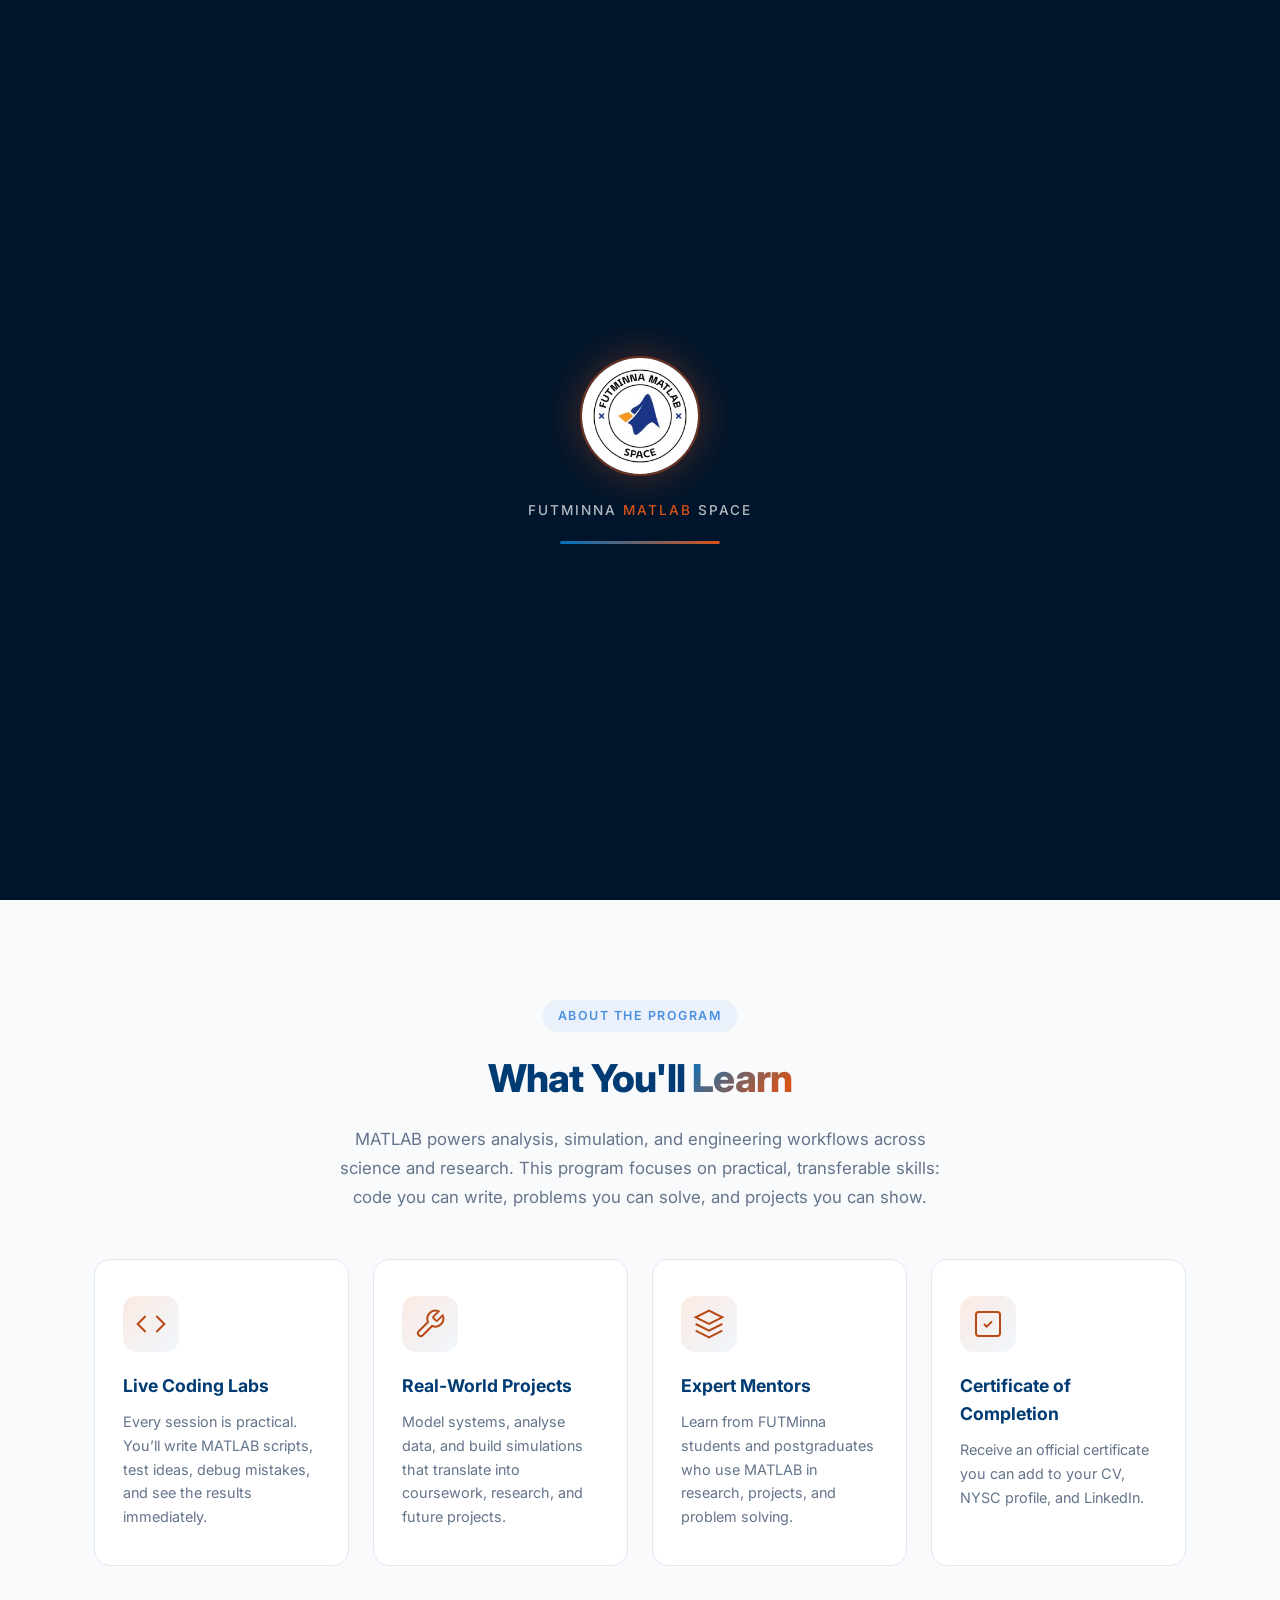
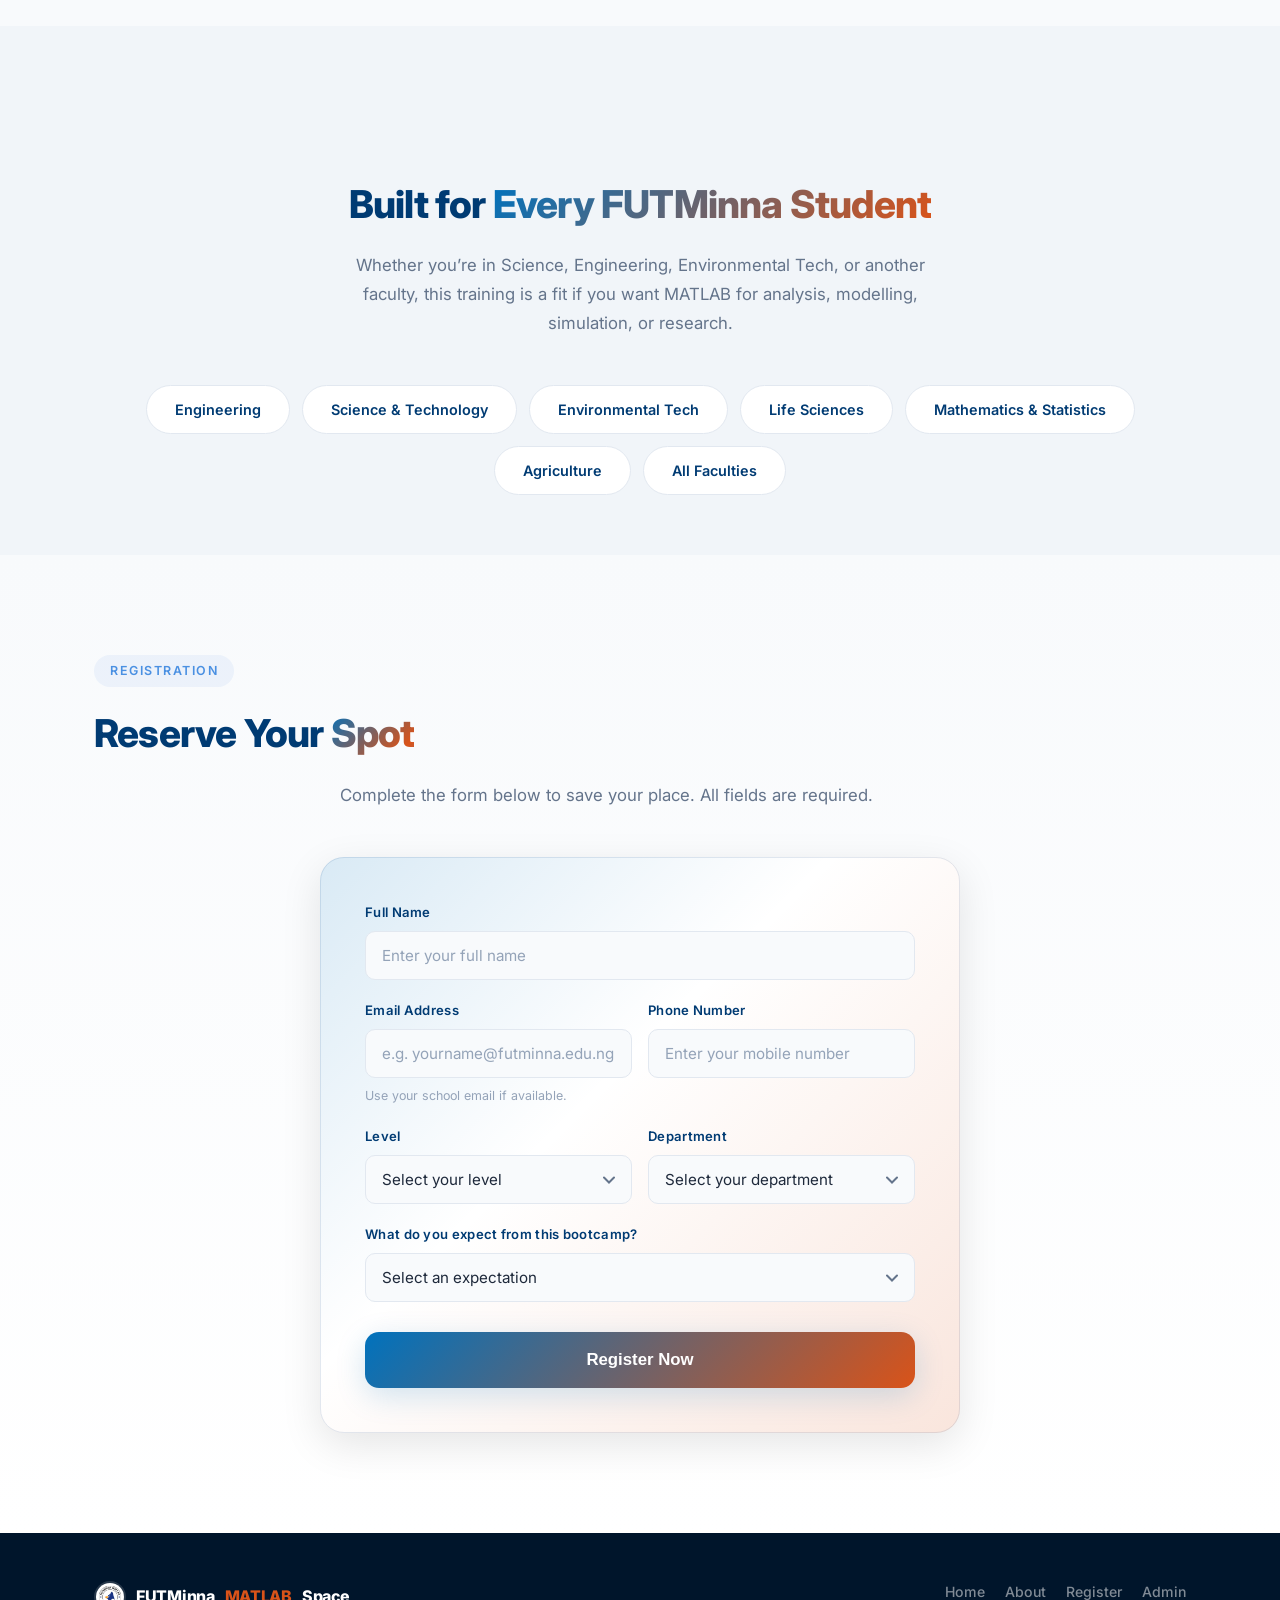
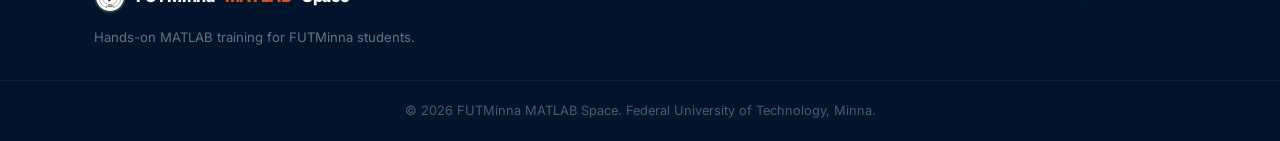
==== commit 14f995a7: "changed the title of the calender" ====
--- a/index.html
+++ b/index.html
@@ -234,11 +234,11 @@
       </div>
       <div class="modal-detail">
         <svg width="18" height="18" viewBox="0 0 24 24" fill="none" stroke="currentColor" stroke-width="2"><circle cx="12" cy="12" r="10"/><polyline points="12 6 12 12 16 14"/></svg>
-        <span><strong>Time:</strong> 9:00 AM – 4:00 PM Daily (WAT)</span>
+        <span><strong>Time:</strong> 10:00 AM – 2:00 PM Daily (WAT)</span>
       </div>
       <div class="modal-detail">
         <svg width="18" height="18" viewBox="0 0 24 24" fill="none" stroke="currentColor" stroke-width="2"><path d="M21 10c0 7-9 13-9 13s-9-6-9-13a9 9 0 0 1 18 0z"/><circle cx="12" cy="10" r="3"/></svg>
-        <span><strong>Venue:</strong> FUTMinna, Minna, Niger State</span>
+        <span><strong>Venue:</strong> Nihub Hall, FUTMinna, Minna, Niger State</span>
       </div>
     </div>
 
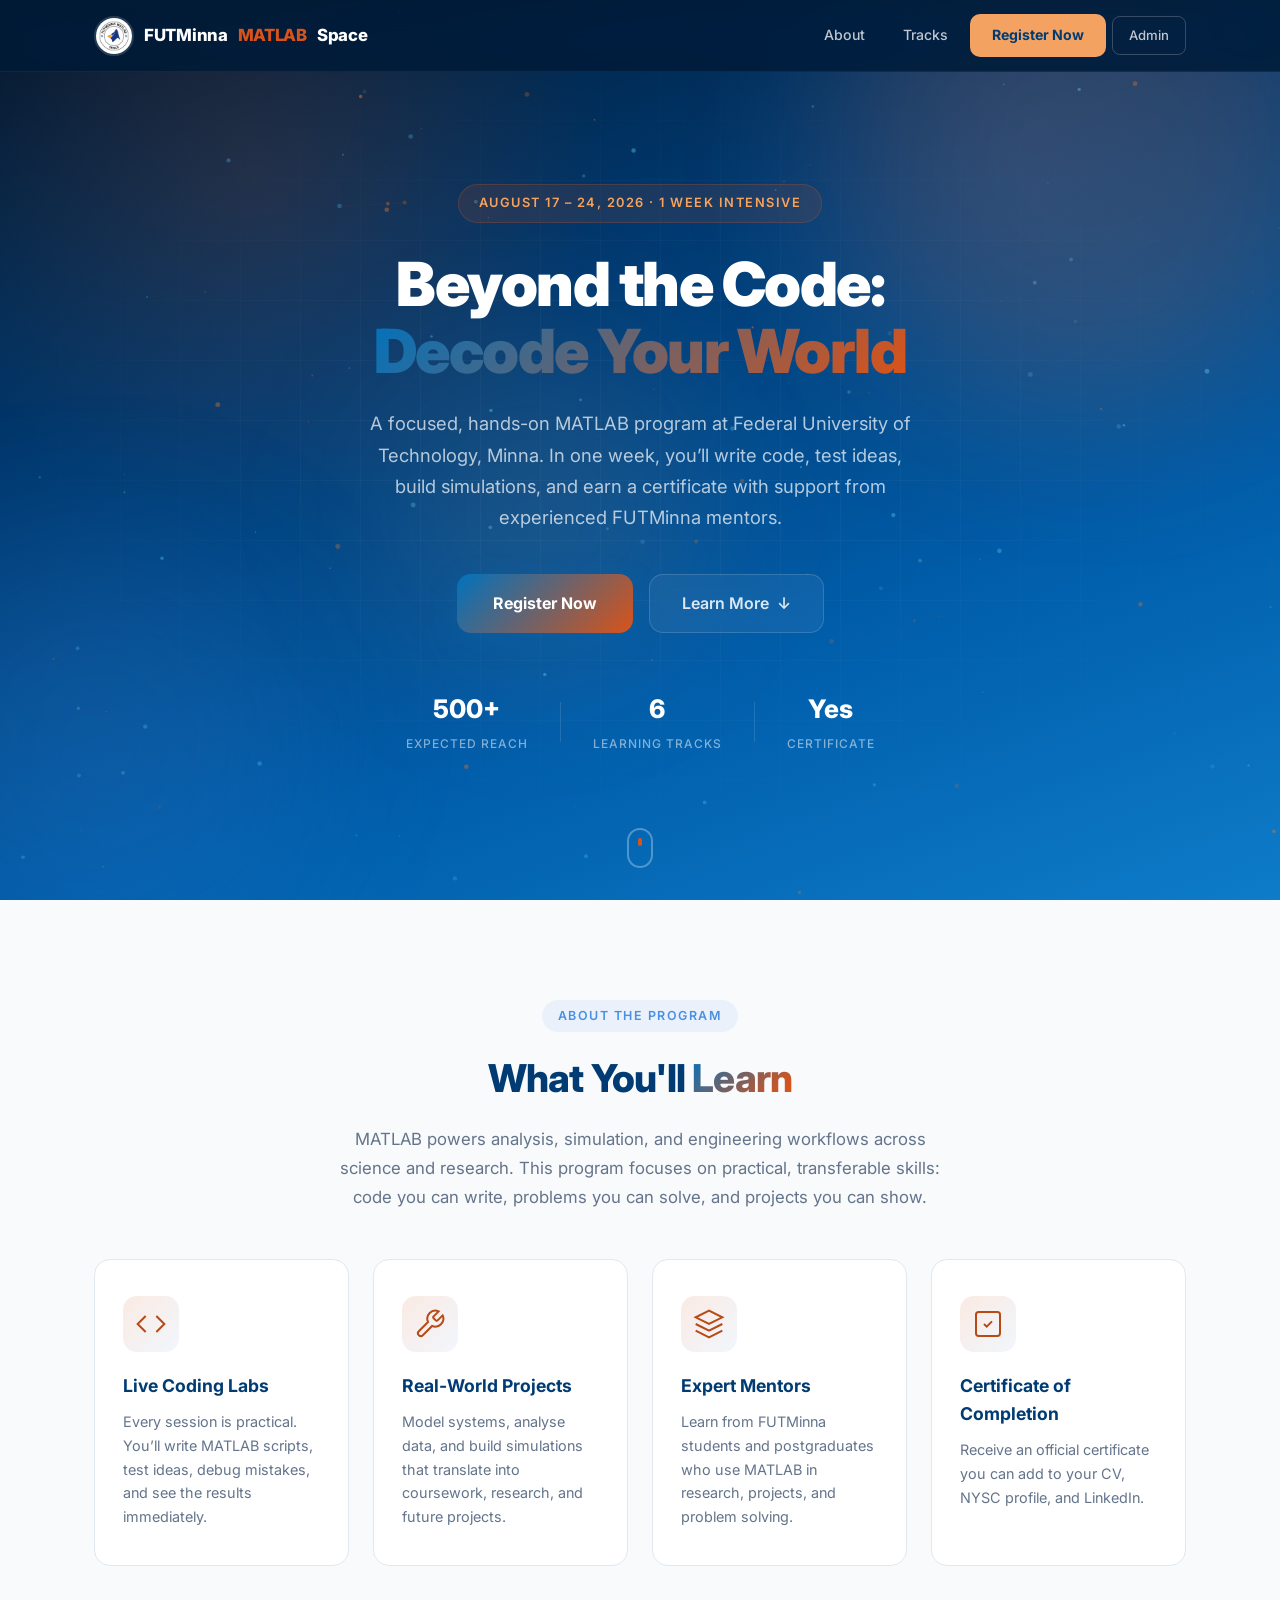
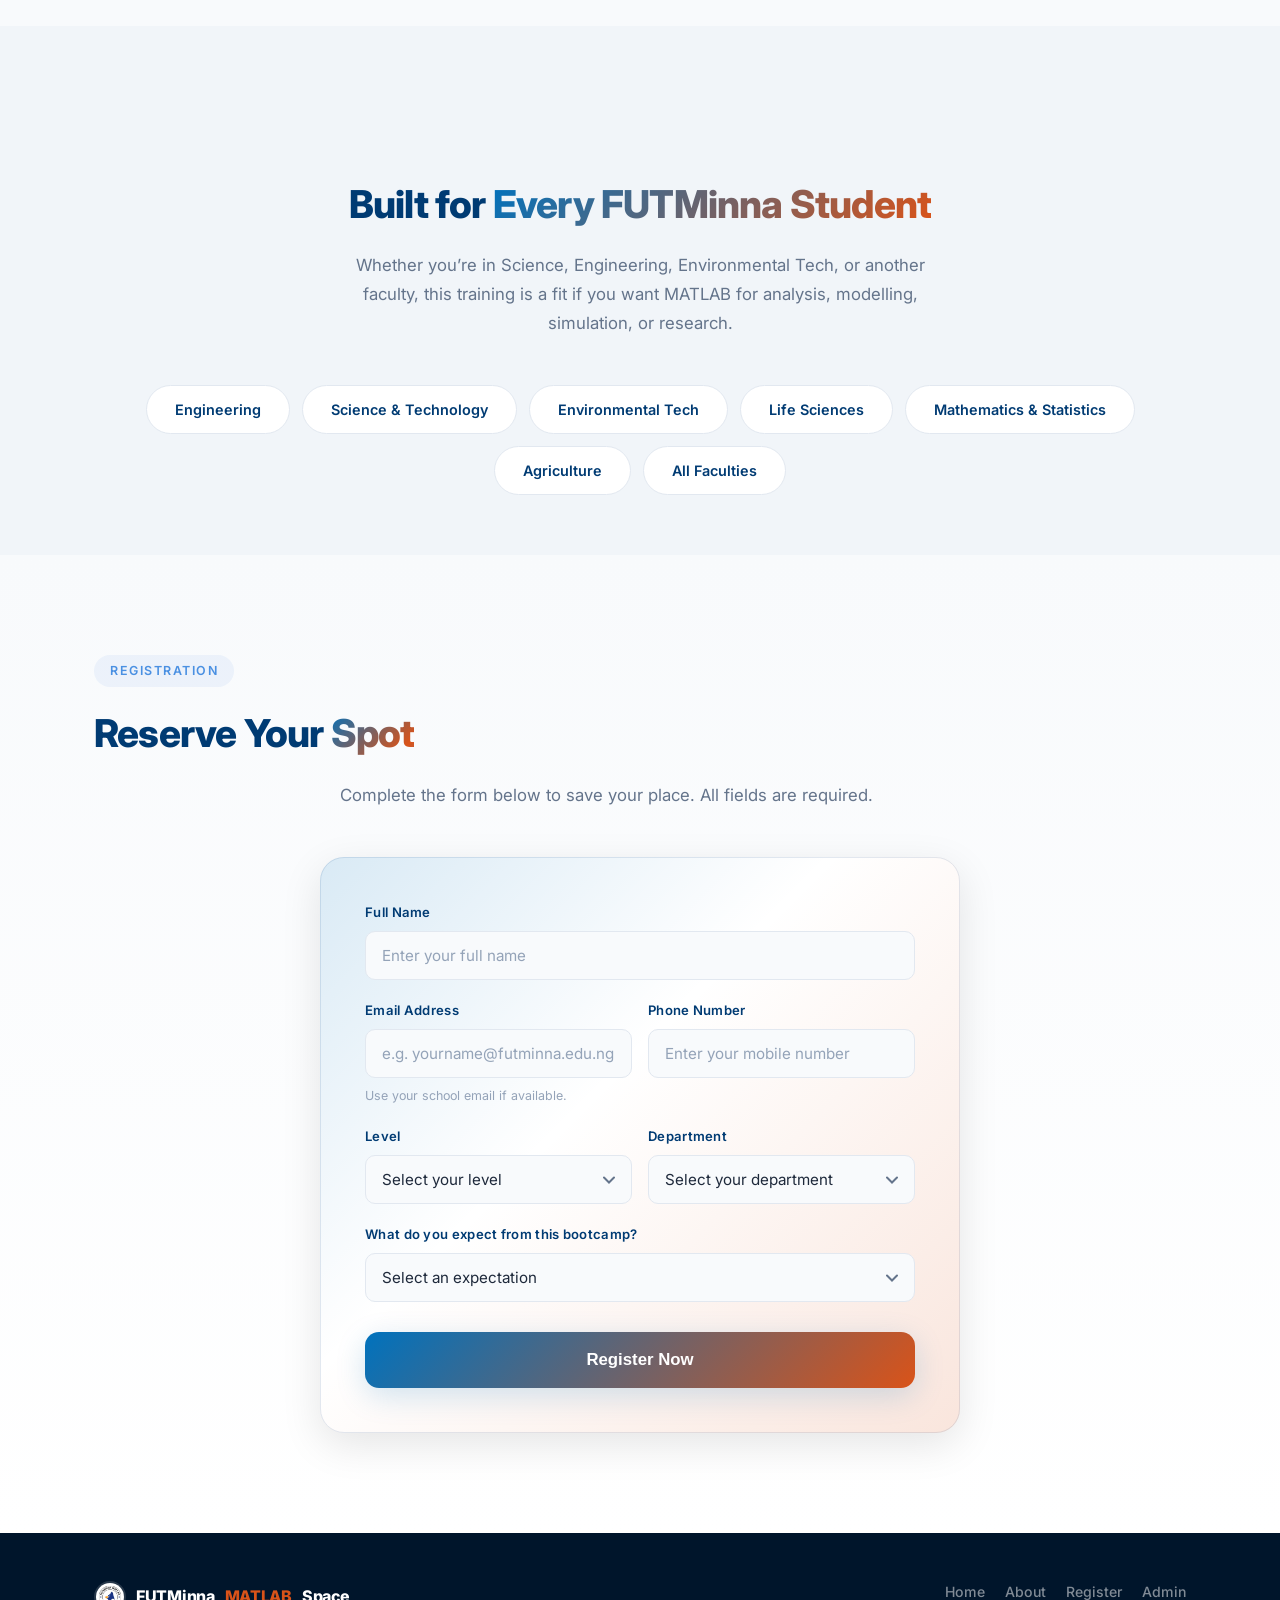
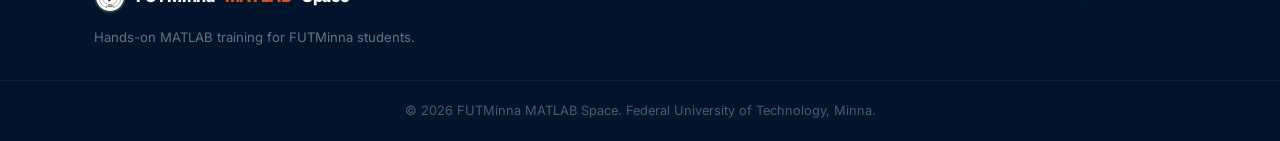
==== commit 4f417b0a: "changed the title to match the actual theme" ====
--- a/index.html
+++ b/index.html
@@ -3,7 +3,7 @@
 <head>
 <meta charset="UTF-8">
 <meta name="viewport" content="width=device-width, initial-scale=1.0">
-<title>Beyond the Code: Decode Our World | FUTMinna MATLAB Space</title>
+<title>Beyond the Code, Decode Your World | FUTMinna MATLAB Space</title>
 <link rel="stylesheet" href="style.css">
 <link rel="preconnect" href="https://fonts.googleapis.com">
 <link href="https://fonts.googleapis.com/css2?family=Inter:wght@300;400;500;600;700;800;900&display=swap" rel="stylesheet">
@@ -46,7 +46,7 @@
   <div class="hero-grid"></div>
   <div class="hero-content">
     <div class="hero-badge reveal">August 17 – 24, 2026 &middot; 1 Week Intensive</div>
-    <h1 class="reveal reveal-delay-1">Beyond the Code:<br><span class="gradient-text">Decode Our World</span></h1>
+    <h1 class="reveal reveal-delay-1">Beyond the Code:<br><span class="gradient-text">Decode Your World</span></h1>
     <p class="reveal reveal-delay-2">A focused, hands-on MATLAB program at Federal University of Technology, Minna. In one week, you’ll write code, test ideas, build simulations, and earn a certificate with support from experienced FUTMinna mentors.</p>
     <div class="hero-actions reveal reveal-delay-3">
       <a href="#register" class="btn-glow">Register Now</a>
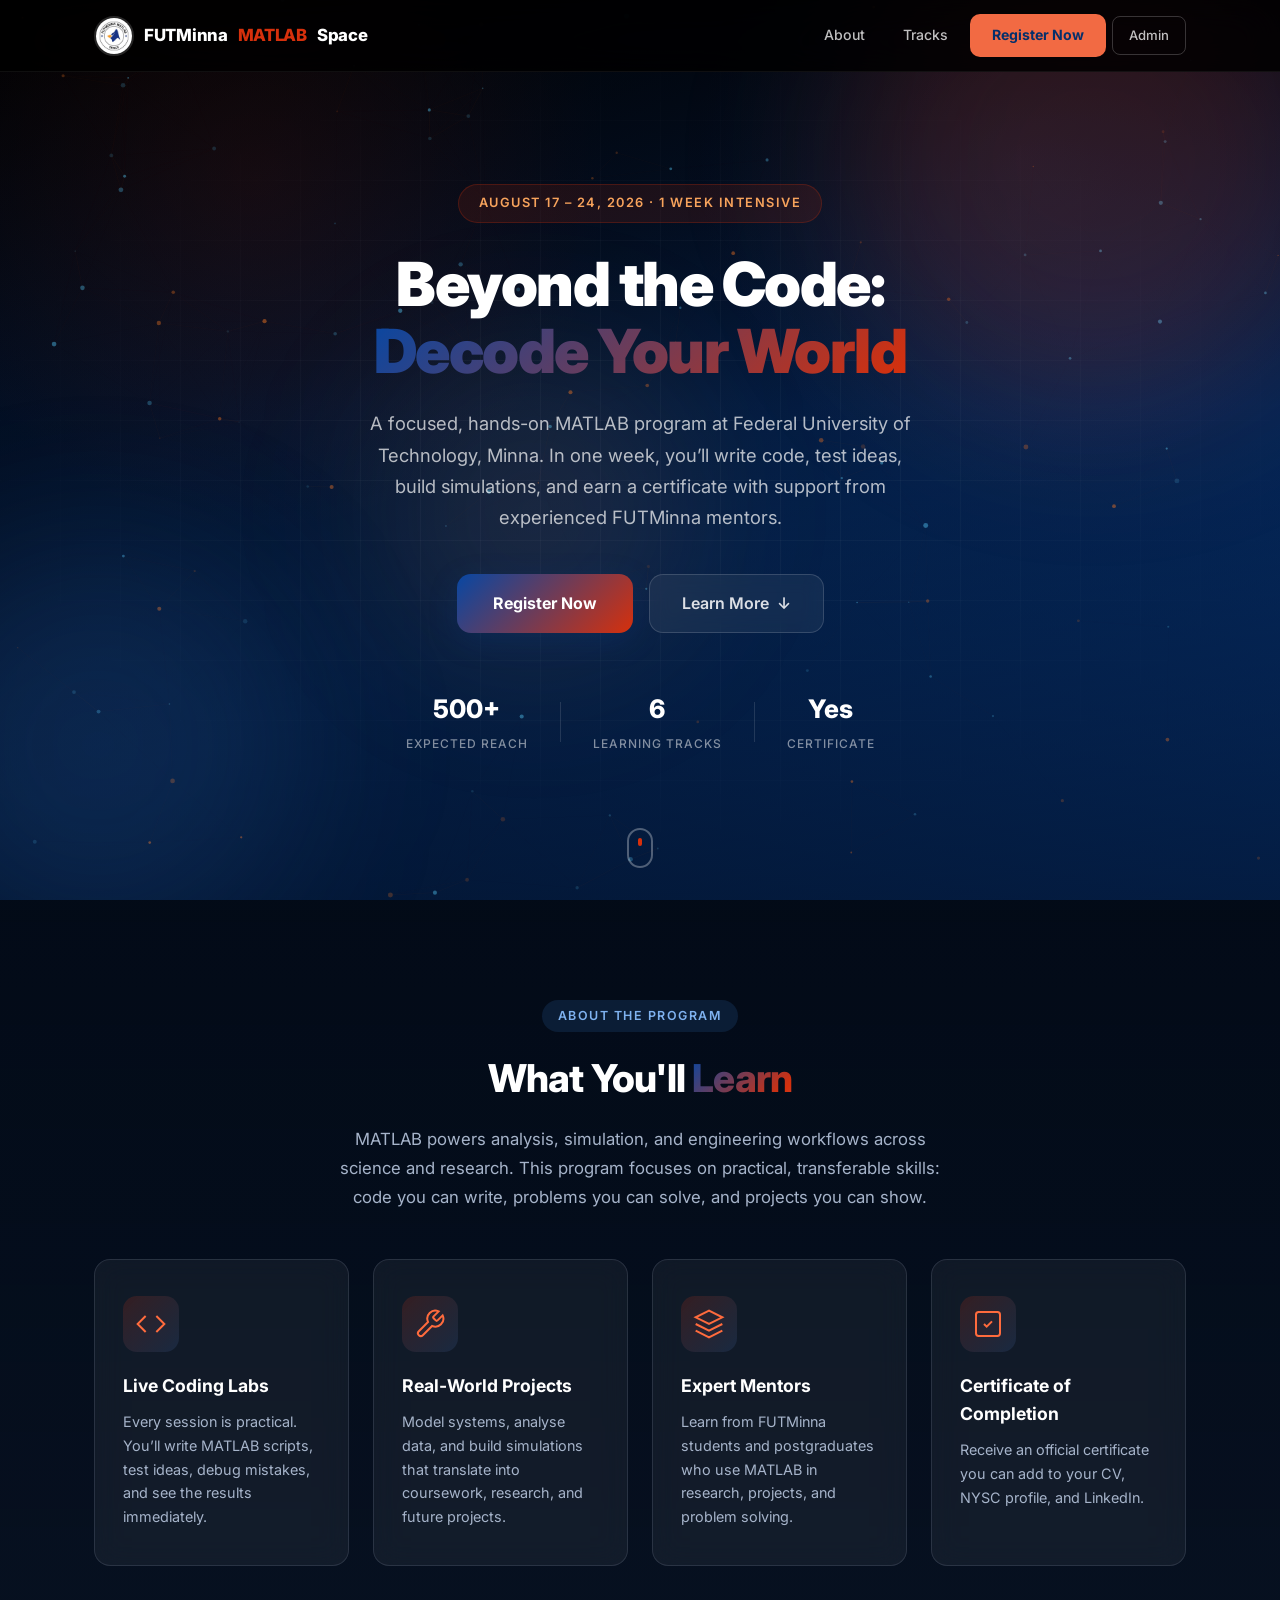
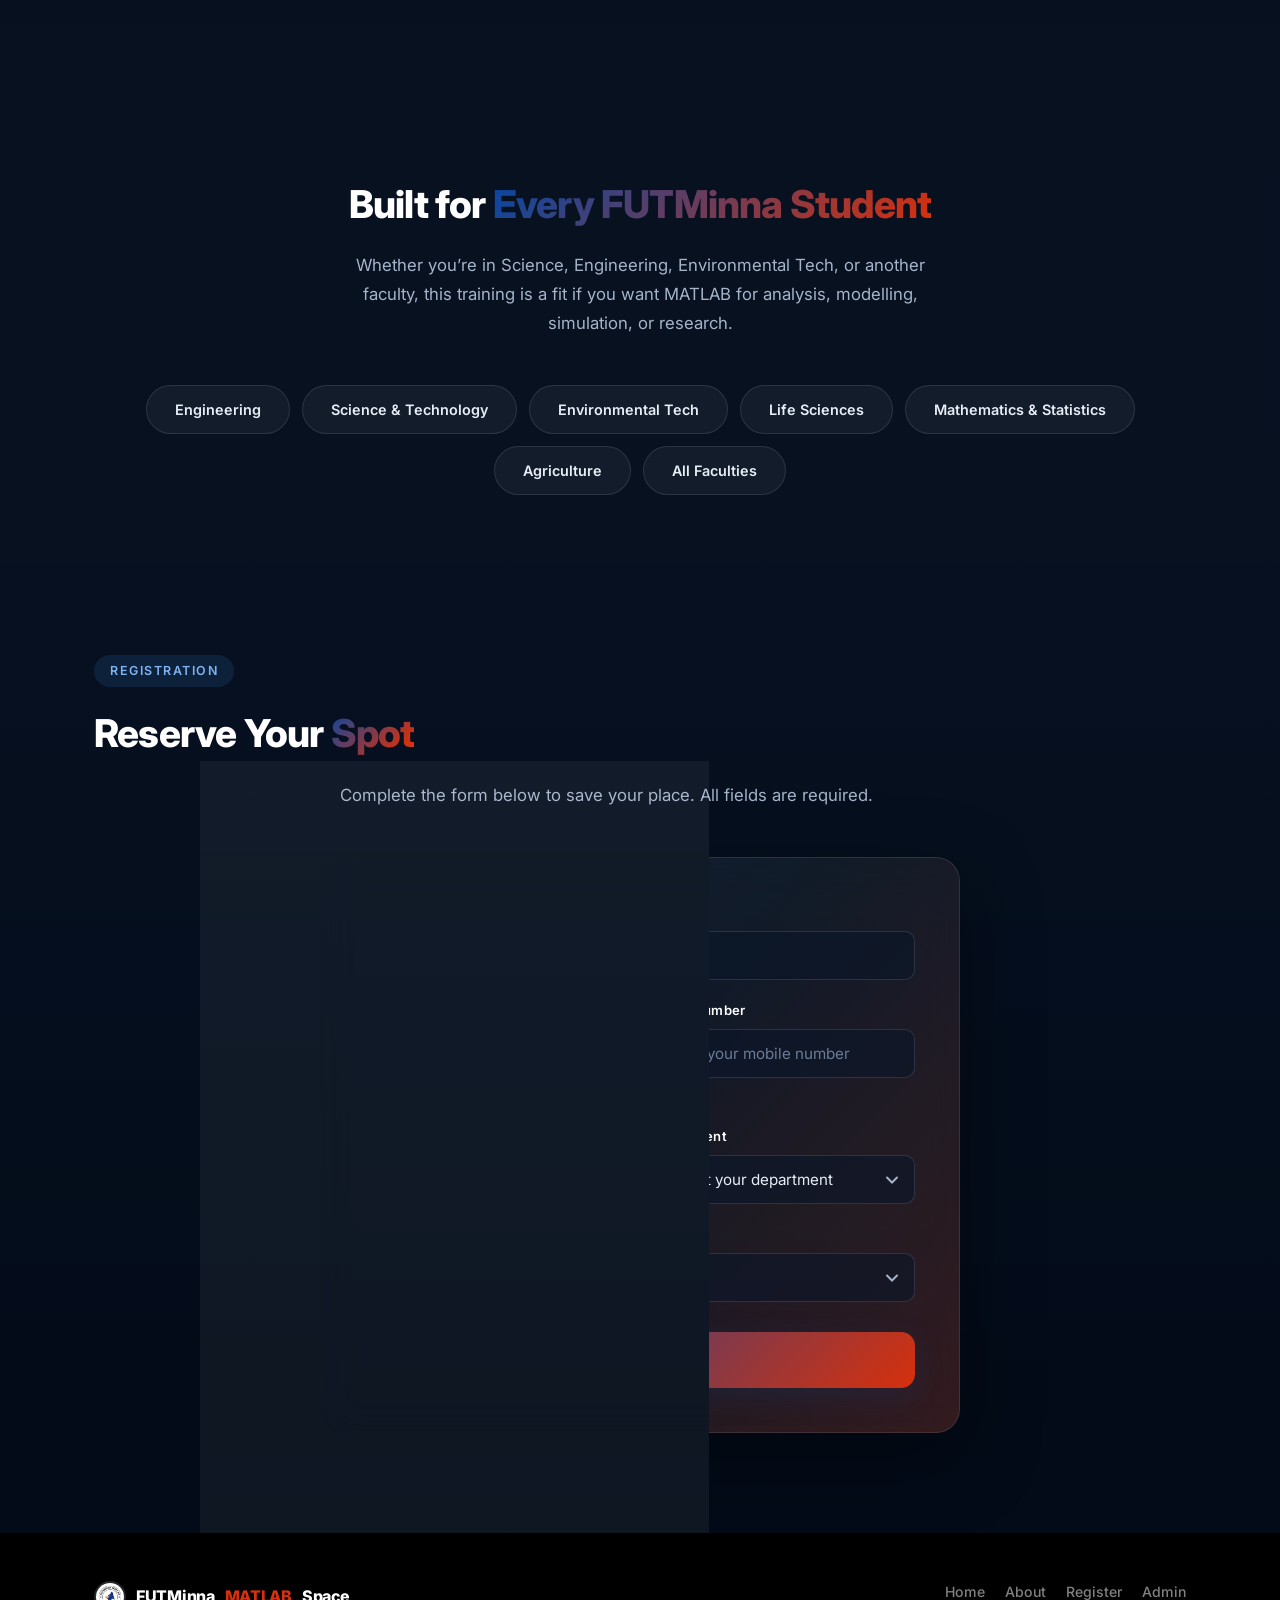
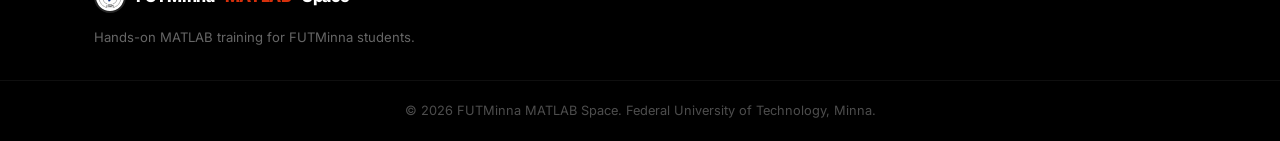
==== commit ed8fe7d2: "edited the ui" ====
--- a/index.html
+++ b/index.html
@@ -9,6 +9,7 @@
 <link href="https://fonts.googleapis.com/css2?family=Inter:wght@300;400;500;600;700;800;900&display=swap" rel="stylesheet">
 </head>
 <body>
+<div class="site-bg" aria-hidden="true"></div>
 
 <!-- ===== PRELOADER ===== -->
 <div id="preloader">
--- a/style.css
+++ b/style.css
@@ -1,25 +1,25 @@
 /* ===== VARIABLES ===== */
 :root {
-  --mw-blue: #0072BD;
-  --mw-blue-dark: #003B73;
-  --mw-blue-deeper: #00152B;
-  --mw-blue-light: #4A90E2;
-  --mw-teal: #D95319;
-  --mw-teal-dark: #B74A15;
-  --mw-yellow: #F4A261;
-  --mw-orange: #D95319;
+  --mw-blue: #0747A3;
+  --mw-blue-dark: #052F6B;
+  --mw-blue-deeper: #000000;
+  --mw-blue-light: #4E9BF0;
+  --mw-teal: #D6300C;
+  --mw-teal-dark: #FF6B3D;
+  --mw-yellow: #F26A43;
+  --mw-orange: #D6300C;
   --mw-red: #A2142F;
   --mw-white: #FFFFFF;
-  --mw-light: #F8FAFC;
-  --mw-light-gray: #F1F5F9;
-  --mw-border: #E2E8F0;
-  --mw-text: #1E293B;
-  --mw-text-secondary: #64748B;
-  --mw-text-muted: #94A3B8;
+  --mw-light: #0A1629;
+  --mw-light-gray: #0E1F3B;
+  --mw-border: rgba(148,163,184,0.18);
+  --mw-text: #E7EDF6;
+  --mw-text-secondary: #A6B4CA;
+  --mw-text-muted: #6B7C96;
   --mw-shadow-xs: 0 1px 2px rgba(0,0,0,0.04);
   --mw-shadow: 0 4px 20px rgba(0,0,0,0.06);
   --mw-shadow-lg: 0 12px 40px rgba(0,0,0,0.1);
-  --mw-shadow-glow: 0 0 40px rgba(217,83,25,0.15);
+  --mw-shadow-glow: 0 0 40px rgba(214,48,12,0.15);
   --mw-radius: 10px;
   --mw-radius-lg: 16px;
   --mw-radius-xl: 24px;
@@ -30,8 +30,19 @@
 * { box-sizing: border-box; margin: 0; padding: 0; }
 html { scroll-behavior: smooth; }
 body { font-family: 'Inter', system-ui, -apple-system, sans-serif; color: var(--mw-text); line-height: 1.6;
-  background: var(--mw-light); overflow-x: hidden; }
+  background: #030A16; overflow-x: hidden; }
 body.loading { overflow: hidden; }
+
+/* Faded full-page poster background */
+.site-bg {
+  position: fixed; inset: 0; z-index: -1; pointer-events: none;
+  background:
+    linear-gradient(180deg, rgba(3,11,24,0.82) 0%, rgba(6,20,44,0.55) 50%, rgba(3,11,24,0.88) 100%),
+    url('/images/decode-your-world-bg.jpg') center/cover no-repeat;
+}
+@supports (-webkit-touch-callout: none) {
+  .site-bg { background-attachment: scroll; }
+}
 
 .container { max-width: 1140px; margin: 0 auto; padding: 0 24px; }
 
@@ -51,8 +62,8 @@
 }
 .loader-logo img {
   width: 100%; height: 100%; border-radius: 50%; object-fit: cover;
-  border: 2px solid rgba(217,83,25,0.5);
-  box-shadow: 0 0 40px rgba(217,83,25,0.35);
+  border: 2px solid rgba(214,48,12,0.5);
+  box-shadow: 0 0 40px rgba(214,48,12,0.35);
 }
 @keyframes loaderPulse {
   0%, 100% { transform: scale(1); }
@@ -77,12 +88,12 @@
   position: fixed; top: 0; left: 0; right: 0; z-index: 1000;
   height: 72px; -webkit-backdrop-filter: blur(20px) saturate(180%);
   backdrop-filter: blur(20px) saturate(180%);
-  background: rgba(0,26,53,0.85);
+  background: rgba(0,0,0,0.86);
   border-bottom: 1px solid rgba(255,255,255,0.06);
   transition: all 0.4s var(--ease-out);
 }
 .navbar.scrolled {
-  background: rgba(0,26,53,0.96);
+  background: rgba(0,0,0,0.96);
   box-shadow: 0 4px 30px rgba(0,0,0,0.2);
 }
 .nav-inner { max-width: 1140px; margin: 0 auto; padding: 0 24px; display: flex;
@@ -104,19 +115,21 @@
 nav a:hover { color: white; background: rgba(255,255,255,0.08); }
 .nav-cta { background: var(--mw-yellow) !important; color: var(--mw-blue-dark) !important;
   font-weight: 700 !important; padding: 10px 22px !important; border-radius: 10px !important; }
-.nav-cta:hover { background: #F39C56 !important; transform: translateY(-1px);
-  box-shadow: 0 4px 20px rgba(243,156,86,0.3); }
+.nav-cta:hover { background: #B72408 !important; transform: translateY(-1px);
+  box-shadow: 0 4px 20px rgba(214,48,12,0.3); }
 .nav-admin { border: 1px solid rgba(255,255,255,0.2) !important; font-size: .82rem !important; }
 .nav-admin:hover { border-color: var(--mw-teal) !important; color: var(--mw-teal) !important;
-  background: rgba(217,83,25,0.08) !important; }
+  background: rgba(214,48,12,0.08) !important; }
 
 /* ===== HERO ===== */
 .hero {
-  position: relative; min-height: 100vh; display: flex; align-items: center; justify-content: center;
+  position: relative; min-height: 100vh; min-height: 100svh; display: flex; align-items: center; justify-content: center;
   background:
-    radial-gradient(circle at 20% 20%, rgba(217,83,25,0.16) 0%, transparent 28%),
-    radial-gradient(circle at 80% 18%, rgba(74,144,226,0.16) 0%, transparent 26%),
-    linear-gradient(160deg, var(--mw-blue-deeper) 0%, var(--mw-blue-dark) 36%, #005DAA 68%, #0E7CC9 100%);
+    linear-gradient(180deg, rgba(0,0,0,0.5) 0%, rgba(2,10,24,0.32) 45%, rgba(2,8,20,0.68) 100%),
+    radial-gradient(circle at 20% 20%, rgba(214,48,12,0.16) 0%, transparent 28%),
+    radial-gradient(circle at 80% 18%, rgba(59,130,214,0.16) 0%, transparent 26%),
+    linear-gradient(160deg, var(--mw-blue-deeper) 0%, #04142E 34%, var(--mw-blue-dark) 60%, var(--mw-blue) 100%),
+    url('/images/decode-your-world-bg.jpg') center/cover no-repeat;
   overflow: hidden; padding: 120px 24px 80px;
 }
 #heroCanvas { position: absolute; inset: 0; width: 100%; height: 100%; z-index: 1; }
@@ -125,8 +138,8 @@
   position: absolute; border-radius: 50%; filter: blur(80px); z-index: 2;
   animation: orbFloat 12s ease-in-out infinite;
 }
-.hero-orb-1 { width: 500px; height: 500px; background: rgba(217,83,25,0.18); top: -10%; right: -5%; animation-delay: 0s; }
-.hero-orb-2 { width: 400px; height: 400px; background: rgba(74,144,226,0.14); bottom: -5%; left: -8%; animation-delay: -4s; }
+.hero-orb-1 { width: 500px; height: 500px; background: rgba(214,48,12,0.18); top: -10%; right: -5%; animation-delay: 0s; }
+.hero-orb-2 { width: 400px; height: 400px; background: rgba(59,130,214,0.14); bottom: -5%; left: -8%; animation-delay: -4s; }
 .hero-orb-3 { width: 300px; height: 300px; background: rgba(244,162,97,0.1); top: 40%; left: 30%; animation-delay: -8s; }
 
 @keyframes orbFloat {
@@ -148,8 +161,8 @@
 .hero-content { position: relative; z-index: 10; text-align: center; max-width: 760px; }
 
 .hero-badge {
-  display: inline-block; padding: 8px 20px; background: rgba(217,83,25,0.12);
-  border: 1px solid rgba(217,83,25,0.24); border-radius: 100px;
+  display: inline-block; padding: 8px 20px; background: rgba(214,48,12,0.12);
+  border: 1px solid rgba(214,48,12,0.24); border-radius: 100px;
   color: #F7A35C; font-size: .8rem; font-weight: 600;
   letter-spacing: 1.5px; text-transform: uppercase; margin-bottom: 28px;
 }
@@ -172,14 +185,14 @@
   padding: 16px 36px; background: linear-gradient(135deg, var(--mw-blue), var(--mw-teal)); color: white;
   font-weight: 700; font-size: 1rem; border: none; border-radius: 14px;
   cursor: pointer; text-decoration: none; transition: all 0.3s var(--ease-out);
-  box-shadow: 0 0 0 0 rgba(217,83,25,0.36), 0 8px 30px rgba(0,114,189,0.18);
+  box-shadow: 0 0 0 0 rgba(214,48,12,0.36), 0 8px 30px rgba(7,71,163,0.18);
   position: relative; overflow: hidden;
 }
 .btn-glow::before {
   content: ''; position: absolute; inset: 0; background: linear-gradient(135deg, rgba(255,255,255,0.2), transparent);
   opacity: 0; transition: opacity 0.3s;
 }
-.btn-glow:hover { transform: translateY(-3px) scale(1.02); box-shadow: 0 0 30px rgba(217,83,25,0.24), 0 12px 40px rgba(0,114,189,0.22); }
+.btn-glow:hover { transform: translateY(-3px) scale(1.02); box-shadow: 0 0 30px rgba(214,48,12,0.24), 0 12px 40px rgba(7,71,163,0.22); }
 .btn-glow:hover::before { opacity: 1; }
 .btn-glow:active { transform: translateY(-1px) scale(0.99); }
 
@@ -216,13 +229,15 @@
 
 /* ===== SECTIONS ===== */
 .section-label {
-  display: inline-block; padding: 6px 16px; background: rgba(74,144,226,0.08);
-  border-radius: 100px; color: var(--mw-blue-light); font-size: .78rem; font-weight: 600;
+  display: inline-block; padding: 6px 16px; background: rgba(59,130,214,0.15);
+  border-radius: 100px; color: #7FB2F0; font-size: .78rem; font-weight: 600;
   letter-spacing: 1.5px; text-transform: uppercase; margin-bottom: 16px;
 }
-.about, .tracks { padding: 100px 0 60px; text-align: center; }
+.about, .tracks { padding: 100px 0 60px; text-align: center; position: relative; z-index: 1; }
+.about { background: linear-gradient(180deg, rgba(3,11,24,0.88) 0%, rgba(10,22,41,0.55) 100%); }
+.tracks { background: rgba(10,22,41,0.6); }
 .about h2, .tracks h2, .register-section h2 {
-  font-size: clamp(1.8rem, 3.5vw, 2.4rem); font-weight: 800; color: var(--mw-blue-dark);
+  font-size: clamp(1.8rem, 3.5vw, 2.4rem); font-weight: 800; color: white;
   margin-bottom: 16px; letter-spacing: -0.8px;
 }
 .section-desc { color: var(--mw-text-secondary); max-width: 600px; margin: 0 auto 48px; font-size: 1.05rem; line-height: 1.7; }
@@ -230,68 +245,73 @@
 /* ===== FEATURE CARDS ===== */
 .feature-grid { display: grid; grid-template-columns: repeat(auto-fit, minmax(240px, 1fr)); gap: 24px; }
 .feature-card {
-  background: white; padding: 36px 28px; border-radius: var(--mw-radius-lg);
+  background: rgba(255,255,255,0.05); padding: 36px 28px; border-radius: var(--mw-radius-lg);
   border: 1px solid var(--mw-border); text-align: left;
   transition: all 0.4s var(--ease-out); position: relative; overflow: hidden;
+  -webkit-backdrop-filter: blur(14px);
+  backdrop-filter: blur(14px);
 }
 .feature-card::before {
   content: ''; position: absolute; top: 0; left: 0; right: 0; height: 3px;
-  background: linear-gradient(90deg, var(--mw-teal), var(--mw-blue));
+  background: linear-gradient(90deg, var(--mw-blue), var(--mw-teal));
   transform: scaleX(0); transform-origin: left; transition: transform 0.4s var(--ease-out);
 }
-.feature-card:hover { transform: translateY(-6px); box-shadow: var(--mw-shadow-lg); border-color: transparent; }
+.feature-card:hover { transform: translateY(-6px); box-shadow: 0 20px 50px rgba(0,0,0,0.35); border-color: rgba(214,48,12,0.4); }
 .feature-card:hover::before { transform: scaleX(1); }
 
 .feature-icon {
   width: 56px; height: 56px; border-radius: 14px; display: flex; align-items: center; justify-content: center;
-  background: linear-gradient(135deg, rgba(217,83,25,0.12), rgba(74,144,226,0.08));
+  background: linear-gradient(135deg, rgba(214,48,12,0.18), rgba(78,155,240,0.12));
   color: var(--mw-teal-dark); margin-bottom: 20px; transition: all 0.4s var(--ease-out);
 }
-.feature-card:hover .feature-icon { background: linear-gradient(135deg, var(--mw-teal), var(--mw-blue)); color: white; transform: scale(1.05); }
-.feature-card h3 { font-size: 1.1rem; font-weight: 700; color: var(--mw-blue-dark); margin-bottom: 10px; }
+.feature-card:hover .feature-icon { background: linear-gradient(135deg, var(--mw-blue), var(--mw-teal)); color: white; transform: scale(1.05); }
+.feature-card h3 { font-size: 1.1rem; font-weight: 700; color: white; margin-bottom: 10px; }
 .feature-card p { color: var(--mw-text-secondary); font-size: .9rem; line-height: 1.65; }
 
 /* ===== TRACKS ===== */
-.tracks { background: var(--mw-light-gray); }
+.tracks { background: rgba(10,22,41,0.6); }
 .tracks-grid { display: flex; flex-wrap: wrap; gap: 12px; justify-content: center; margin-top: 12px; }
 .track-pill {
-  padding: 12px 28px; background: white; border: 1.5px solid var(--mw-border);
-  border-radius: 100px; font-weight: 600; font-size: .9rem; color: var(--mw-blue-dark);
+  padding: 12px 28px; background: rgba(255,255,255,0.05); border: 1.5px solid var(--mw-border);
+  border-radius: 100px; font-weight: 600; font-size: .9rem; color: #E7EDF6;
   transition: all 0.3s var(--ease-out); cursor: default;
 }
 .track-pill:hover { border-color: var(--mw-teal); color: var(--mw-teal-dark);
-  background: rgba(217,83,25,0.06); transform: translateY(-2px); box-shadow: var(--mw-shadow); }
+  background: rgba(214,48,12,0.12); transform: translateY(-2px); box-shadow: 0 8px 30px rgba(0,0,0,0.3); }
 
 /* ===== REGISTER ===== */
-.register-section { padding: 100px 0; background: linear-gradient(180deg, var(--mw-light) 0%, white 100%); }
+.register-section { padding: 100px 0; position: relative; z-index: 1;
+  background: linear-gradient(180deg, rgba(10,22,41,0.6) 0%, rgba(3,11,24,0.88) 100%); }
 .register-form {
-  max-width: 640px; margin: 0 auto; background: white; padding: 44px;
+  max-width: 640px; margin: 0 auto; background: rgba(255,255,255,0.05); padding: 44px;
   border-radius: var(--mw-radius-xl); border: 1px solid var(--mw-border);
-  box-shadow: var(--mw-shadow-lg); position: relative;
+  box-shadow: 0 24px 80px rgba(0,0,0,0.4); position: relative;
+  -webkit-backdrop-filter: blur(18px);
+  backdrop-filter: blur(18px);
 }
 .register-form::before {
   content: ''; position: absolute; inset: -1px; border-radius: var(--mw-radius-xl);
   background: linear-gradient(135deg, var(--mw-blue), transparent 42%, var(--mw-teal) 100%);
-  z-index: -1; opacity: 0.15;
+  z-index: -1; opacity: 0.18;
 }
 
 .form-row { margin-bottom: 0; }
 .form-row-2 { display: grid; grid-template-columns: 1fr 1fr; gap: 16px; margin-bottom: 0; }
 .form-group { margin-bottom: 20px; position: relative; }
 .form-group label {
-  display: block; font-weight: 600; font-size: .82rem; color: var(--mw-blue-dark);
+  display: block; font-weight: 600; font-size: .82rem; color: white;
   margin-bottom: 8px; letter-spacing: 0.3px;
 }
 .form-group input, .form-group select {
-  width: 100%; padding: 14px 16px; border: 1.5px solid var(--mw-border); border-radius: var(--mw-radius);
+  width: 100%; padding: 14px 16px; border: 1.5px solid rgba(148,163,184,0.2); border-radius: var(--mw-radius);
   font-size: .95rem; font-family: inherit; transition: all 0.3s var(--ease-out);
-  background: var(--mw-light); color: var(--mw-text); -webkit-appearance: none; appearance: none;
-}
-.form-group select { background-image: url("data:image/svg+xml,%3Csvg width='12' height='8' viewBox='0 0 12 8' fill='none' xmlns='http://www.w3.org/2000/svg'%3E%3Cpath d='M1 1.5L6 6.5L11 1.5' stroke='%2364748B' stroke-width='2' stroke-linecap='round'/%3E%3C/svg%3E");
+  background: rgba(10,22,41,0.6); color: var(--mw-text); -webkit-appearance: none; appearance: none;
+}
+.form-group select { background-image: url("data:image/svg+xml,%3Csvg width='12' height='8' viewBox='0 0 12 8' fill='none' xmlns='http://www.w3.org/2000/svg'%3E%3Cpath d='M1 1.5L6 6.5L11 1.5' stroke='%23A6B4CA' stroke-width='2' stroke-linecap='round'/%3E%3C/svg%3E");
   background-repeat: no-repeat; background-position: right 16px center; padding-right: 44px; }
 .form-group input:focus, .form-group select:focus {
-  outline: none; border-color: var(--mw-teal); background: white;
-  box-shadow: 0 0 0 4px rgba(217,83,25,0.1); }
+  outline: none; border-color: var(--mw-teal); background: rgba(255,255,255,0.08);
+  box-shadow: 0 0 0 4px rgba(214,48,12,0.12); }
 .form-group input::placeholder { color: var(--mw-text-muted); }
 .form-hint { display: block; margin-top: 8px; color: var(--mw-text-muted); font-size: .78rem; }
 
@@ -312,20 +332,21 @@
 .form-message { margin-top: 16px; padding: 14px 18px; border-radius: var(--mw-radius);
   font-weight: 600; font-size: .9rem; text-align: center; display: none; }
 .form-message.show { display: block; animation: msgSlideIn 0.4s var(--ease-spring); }
-.form-message.success { background: rgba(16,185,129,0.08); color: #047857; border: 1px solid rgba(16,185,129,0.2); }
-.form-message.error { background: rgba(239,68,68,0.08); color: #B91C1C; border: 1px solid rgba(239,68,68,0.2); }
+.form-message.success { background: rgba(16,185,129,0.1); color: #6EE7B7; border: 1px solid rgba(16,185,129,0.25); }
+.form-message.error { background: rgba(239,68,68,0.1); color: #FCA5A5; border: 1px solid rgba(239,68,68,0.25); }
 @keyframes msgSlideIn { from { opacity: 0; transform: translateY(-10px) scale(0.96); } to { opacity: 1; transform: translateY(0) scale(1); } }
 
 /* ===== SUCCESS MODAL ===== */
 .modal-overlay {
   position: fixed; inset: 0; z-index: 9999; display: flex; align-items: center; justify-content: center;
-  background: rgba(0,26,53,0.7); -webkit-backdrop-filter: blur(8px); backdrop-filter: blur(8px);
+  background: rgba(0,0,0,0.7); -webkit-backdrop-filter: blur(8px); backdrop-filter: blur(8px);
   opacity: 0; visibility: hidden; transition: all 0.4s var(--ease-out); padding: 20px;
 }
 .modal-overlay.open { opacity: 1; visibility: visible; }
 .modal-card {
-  background: white; border-radius: 20px; padding: 44px 40px; max-width: 480px; width: 100%;
-  box-shadow: 0 24px 80px rgba(0,0,0,0.25); position: relative; text-align: center;
+  background: rgba(10,22,41,0.94); border-radius: 20px; padding: 44px 40px; max-width: 480px; width: 100%;
+  box-shadow: 0 24px 80px rgba(0,0,0,0.5); position: relative; text-align: center;
+  border: 1px solid var(--mw-border); -webkit-backdrop-filter: blur(24px); backdrop-filter: blur(24px);
   transform: translateY(30px) scale(0.95); transition: all 0.5s var(--ease-spring);
 }
 .modal-overlay.open .modal-card { transform: translateY(0) scale(1); }
@@ -333,7 +354,7 @@
   position: absolute; top: 16px; right: 20px; background: none; border: none; font-size: 1.6rem;
   color: var(--mw-text-muted); cursor: pointer; transition: color 0.2s; line-height: 1;
 }
-.modal-close:hover { color: var(--mw-text); }
+.modal-close:hover { color: white; }
 
 .modal-check { width: 64px; height: 64px; margin: 0 auto 20px; }
 .checkmark { width: 64px; height: 64px; }
@@ -341,16 +362,16 @@
 .checkmark path { stroke-dasharray: 48; stroke-dashoffset: 48; animation: checkStroke 0.4s var(--ease-out) 0.6s forwards; }
 @keyframes checkStroke { to { stroke-dashoffset: 0; } }
 
-.modal-title { font-size: 1.5rem; font-weight: 800; color: var(--mw-blue-dark); margin-bottom: 8px; }
+.modal-title { font-size: 1.5rem; font-weight: 800; color: white; margin-bottom: 8px; }
 .modal-title span { color: var(--mw-teal-dark); }
 .modal-subtitle { color: var(--mw-text-secondary); font-size: .92rem; margin-bottom: 28px; line-height: 1.6; }
 
-.modal-details { text-align: left; background: var(--mw-light); border-radius: 12px; padding: 20px; margin-bottom: 24px;
+.modal-details { text-align: left; background: rgba(255,255,255,0.04); border-radius: 12px; padding: 20px; margin-bottom: 24px;
   border: 1px solid var(--mw-border); }
-.modal-detail { display: flex; align-items: flex-start; gap: 12px; padding: 8px 0; color: var(--mw-text); font-size: .88rem; }
-.modal-detail:not(:last-child) { border-bottom: 1px solid var(--mw-border); }
+.modal-detail { display: flex; align-items: flex-start; gap: 12px; padding: 8px 0; color: var(--mw-text-secondary); font-size: .88rem; }
+.modal-detail:not(:last-child) { border-bottom: 1px solid rgba(148,163,184,0.15); }
 .modal-detail svg { flex-shrink: 0; color: var(--mw-teal-dark); margin-top: 1px; }
-.modal-detail strong { color: var(--mw-blue-dark); }
+.modal-detail strong { color: white; }
 
 .modal-calendar { margin-bottom: 24px; }
 .modal-cal-label { font-size: .82rem; color: var(--mw-text-muted); margin-bottom: 12px; font-weight: 500; }
@@ -368,7 +389,7 @@
 .modal-done { margin-top: 8px; }
 
 /* ===== FOOTER ===== */
-footer { background: var(--mw-blue-deeper); color: rgba(255,255,255,0.7); }
+footer { background: var(--mw-blue-deeper); color: rgba(255,255,255,0.7); position: relative; z-index: 1; }
 .footer-inner { max-width: 1140px; margin: 0 auto; padding: 48px 24px 32px;
   display: flex; justify-content: space-between; align-items: flex-start; flex-wrap: wrap; gap: 24px; }
 .footer-brand .logo { font-size: 1rem; }
@@ -394,19 +415,25 @@
 
 /* ===== RESPONSIVE ===== */
 @media(max-width: 768px) {
+  .nav-inner { padding: 0 16px; }
   .nav-toggle { display: block; }
-  nav { position: fixed; top: 72px; left: 0; right: 0; background: rgba(0,26,53,0.98);
+  nav { position: fixed; top: 72px; left: 0; right: 0; background: rgba(0,0,0,0.98);
     -webkit-backdrop-filter: blur(20px); backdrop-filter: blur(20px); flex-direction: column; padding: 20px 24px; gap: 4px;
     transform: translateY(-110%); transition: transform 0.4s var(--ease-out);
     border-bottom: 1px solid rgba(255,255,255,0.06); }
   nav.open { transform: translateY(0); }
   nav a { width: 100%; padding: 12px 16px; margin-left: 0 !important; }
-  .hero { min-height: 100vh; padding: 140px 24px 80px; }
+  .hero { min-height: 100svh; padding: 140px 20px 80px; }
   .hero h1 { font-size: 2rem; }
+  .hero p { font-size: 1rem; }
   .hero-actions { flex-direction: column; align-items: center; }
+  .hero-actions .btn-glow, .hero-actions .btn-ghost { width: 100%; max-width: 340px; justify-content: center; }
   .hero-stats { gap: 20px; }
   .hero-stat-num { font-size: 1.3rem; }
   .hero-scroll-hint { display: none; }
+  .container { padding: 0 20px; }
+  .about, .tracks { padding: 72px 0 48px; }
+  .register-section { padding: 72px 0; }
   .form-row-2 { grid-template-columns: 1fr; }
   .register-form { padding: 28px 20px; }
   .feature-grid { grid-template-columns: 1fr; }
@@ -414,8 +441,14 @@
   .footer-links { justify-content: center; }
 }
 @media(max-width: 480px) {
+  .logo { font-size: .9rem; }
+  .logo-img { width: 34px; height: 34px; }
   .hero h1 { font-size: 1.6rem; }
   .hero-badge { font-size: .7rem; padding: 6px 14px; }
   .hero-stats { flex-wrap: wrap; gap: 16px; }
   .hero-stat-divider { display: none; }
-}
+  .modal-card { padding: 36px 22px; }
+}
+@media (prefers-reduced-motion: reduce) {
+  *, *::before, *::after { animation-duration: 0.01ms !important; transition-duration: 0.01ms !important; }
+}
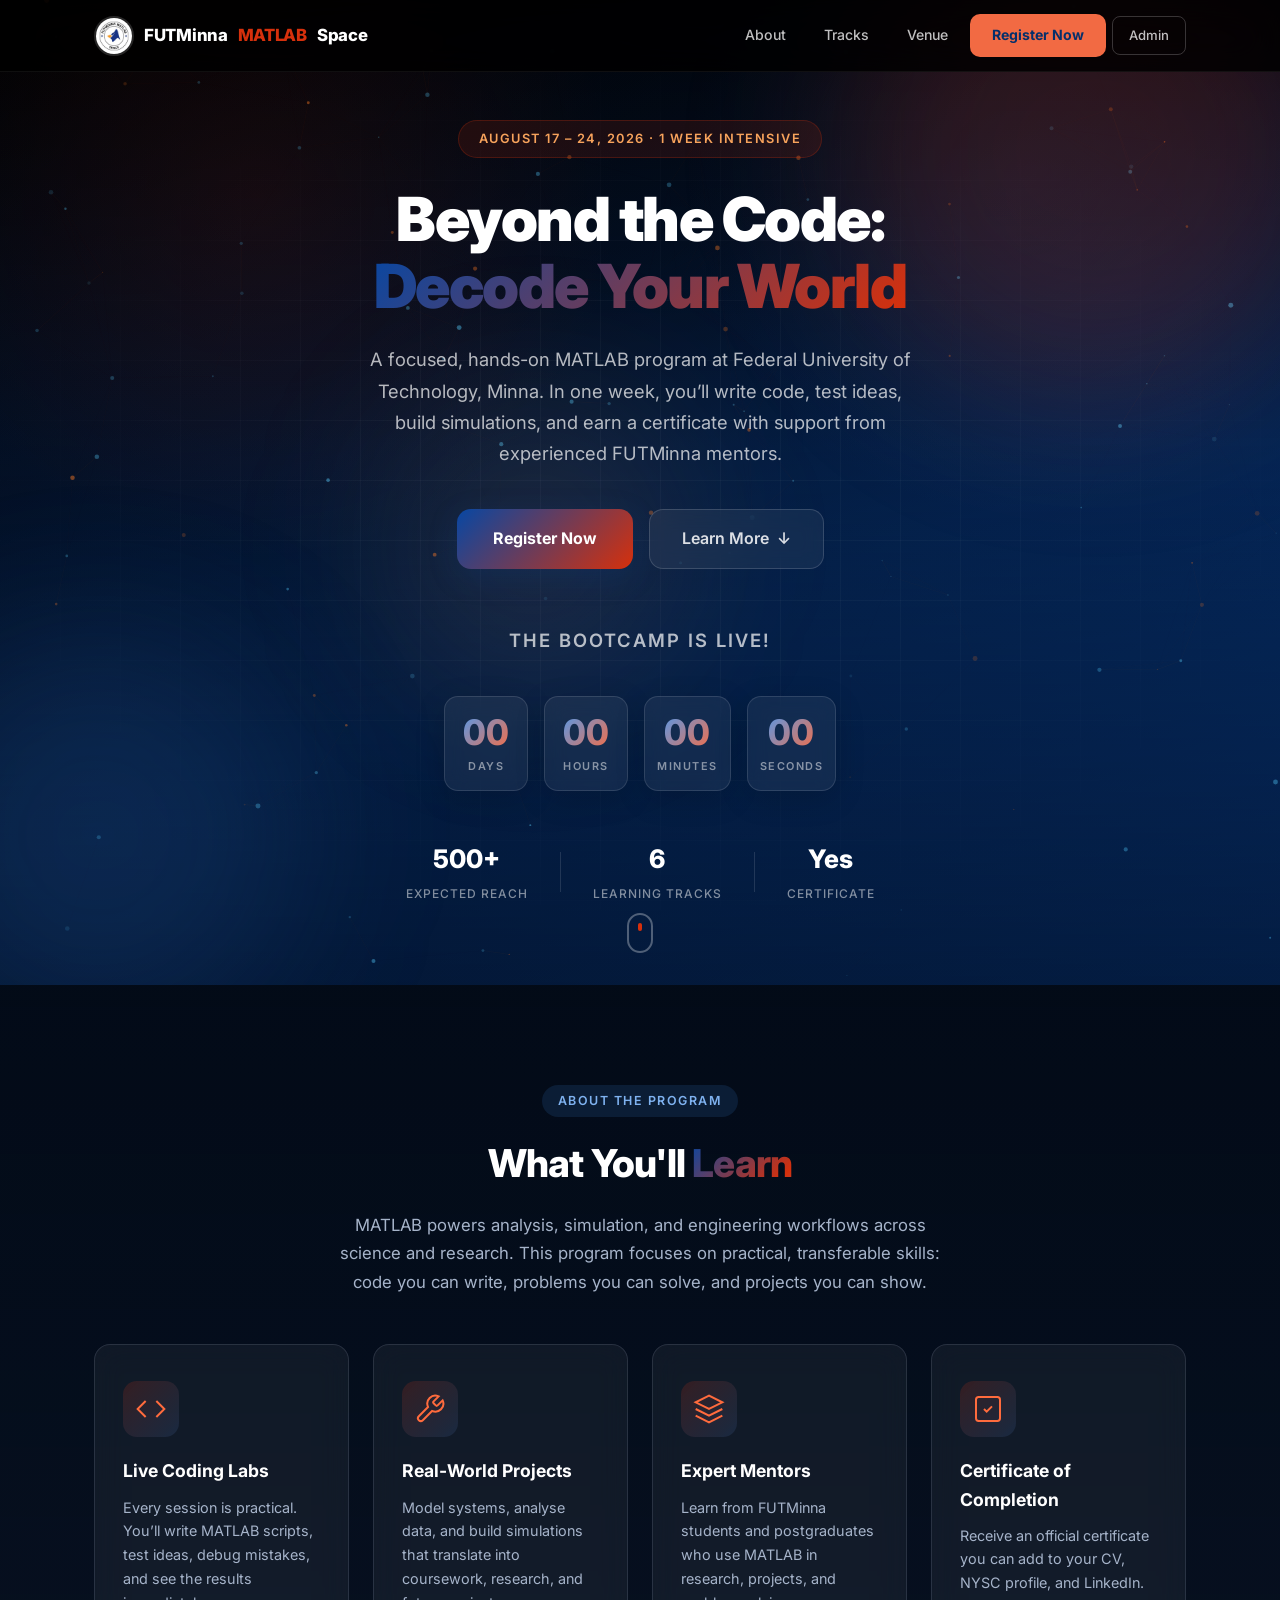
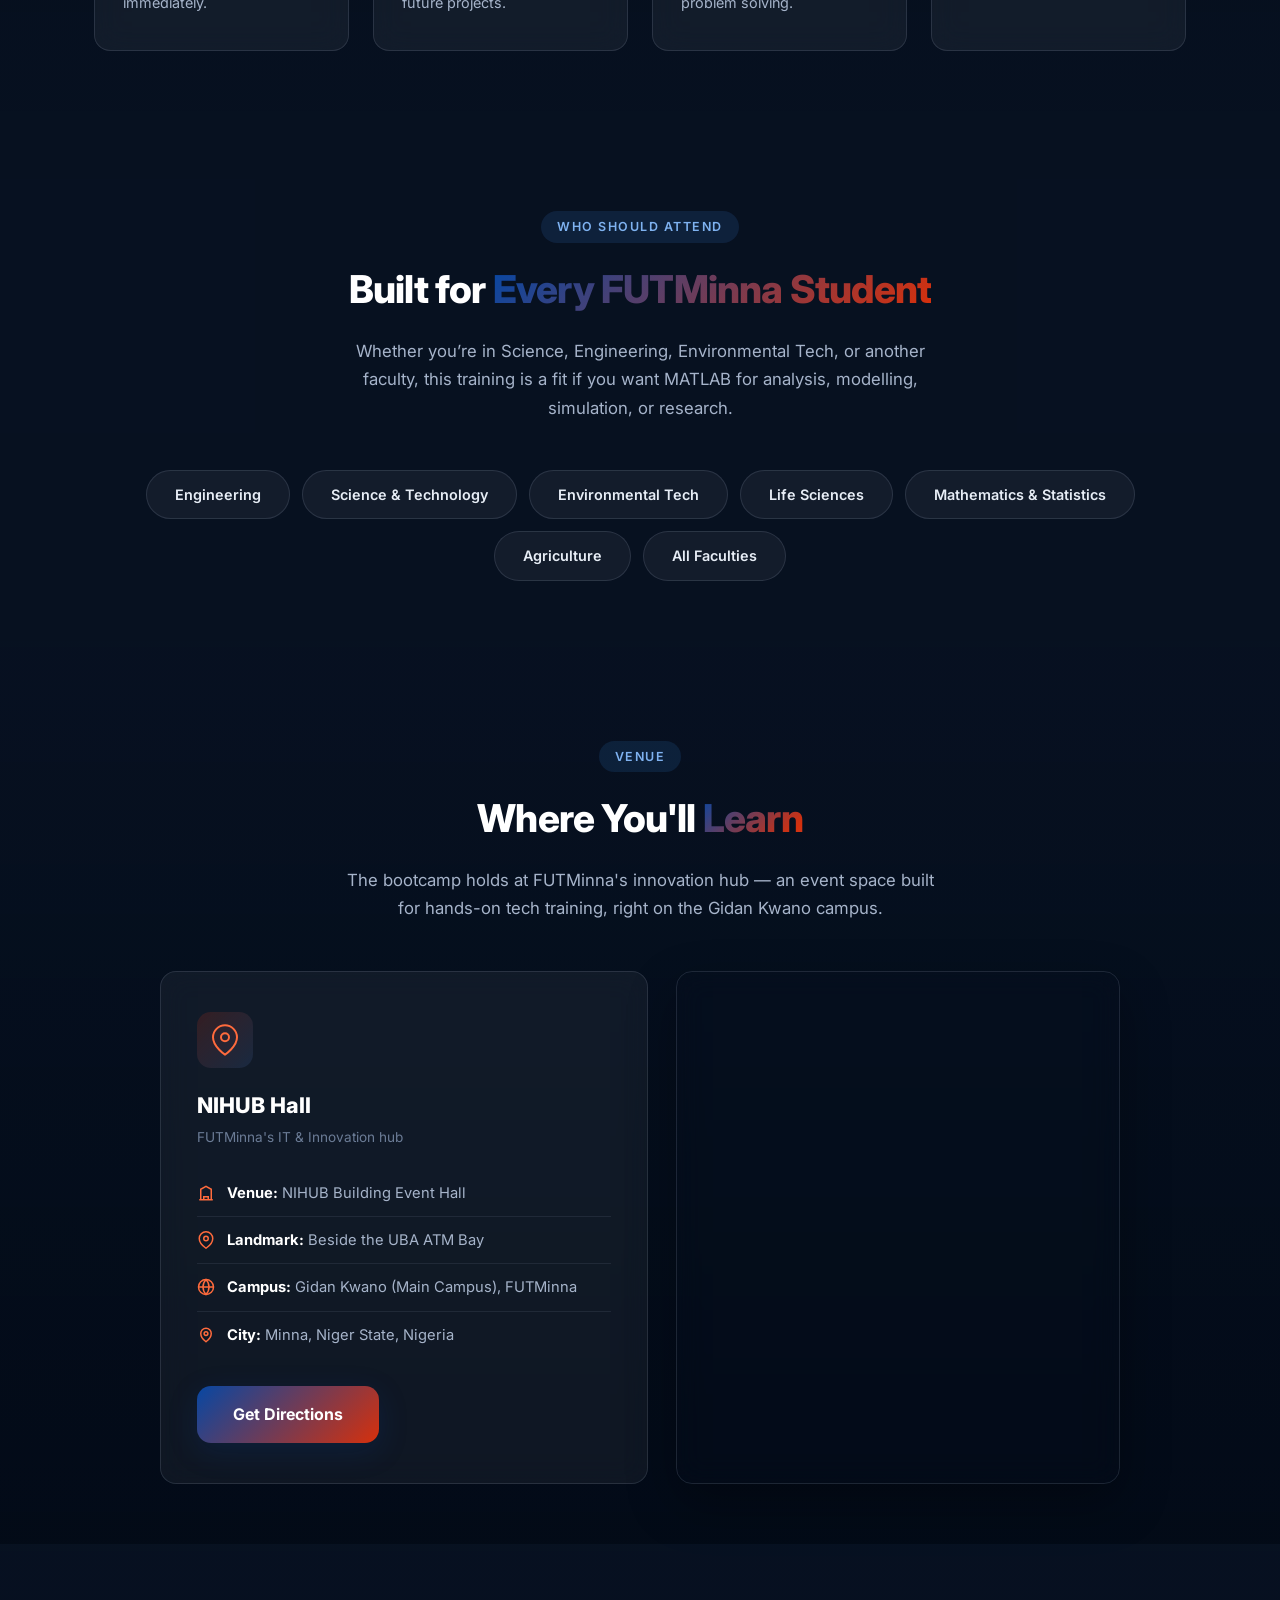
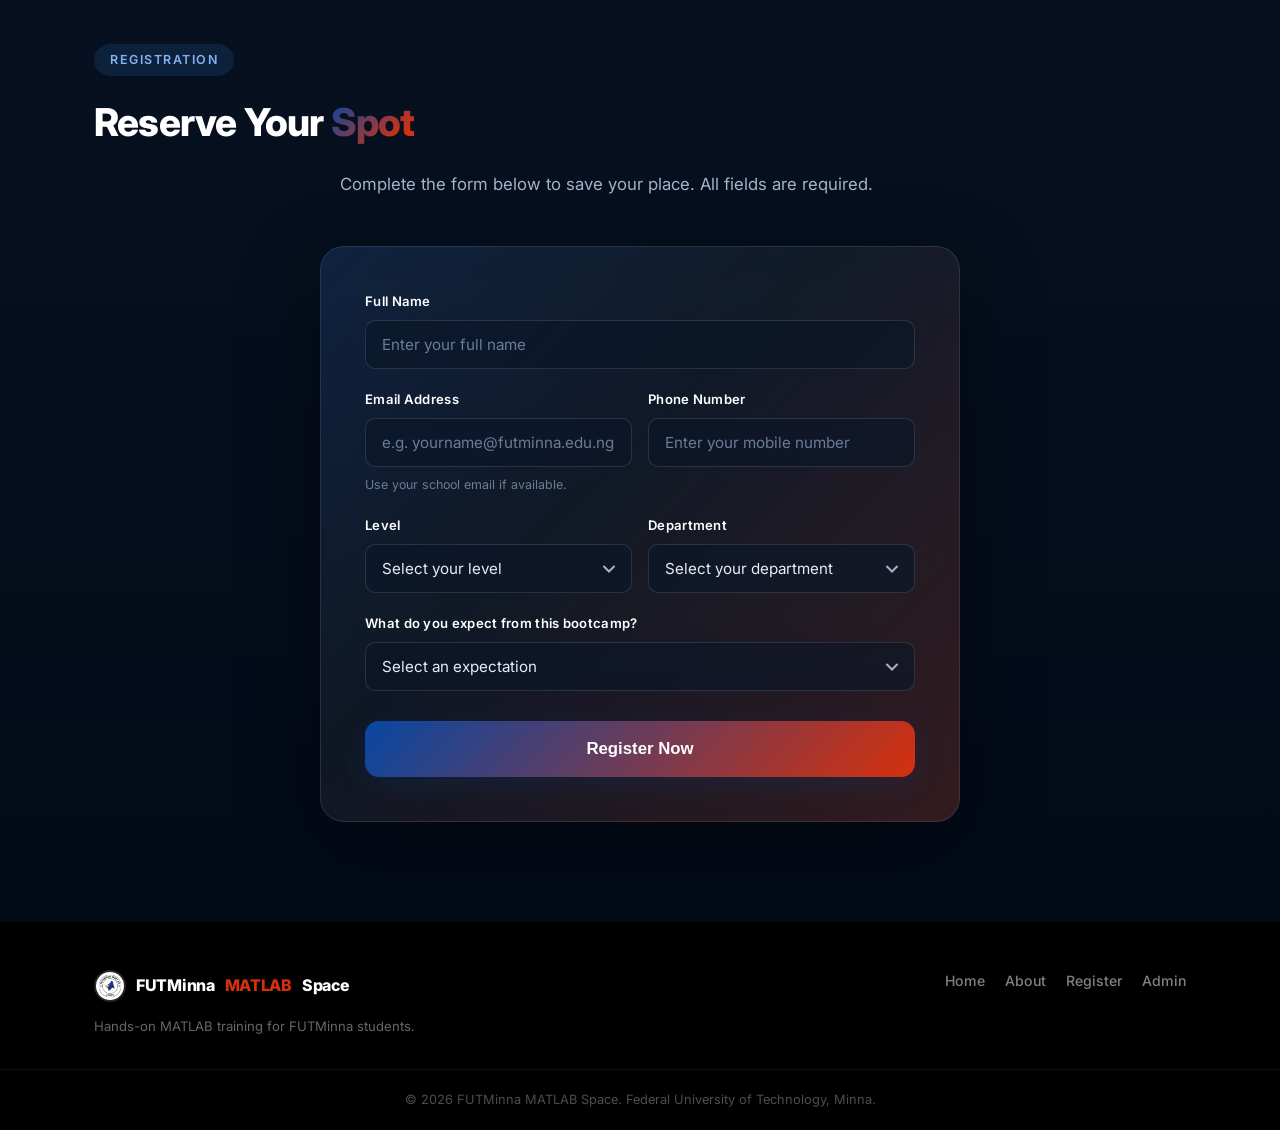
==== commit c0781f51: "anita deleted my work" ====
--- a/index.html
+++ b/index.html
@@ -32,6 +32,7 @@
     <nav id="navLinks">
       <a href="#about">About</a>
       <a href="#tracks">Tracks</a>
+      <a href="#venue">Venue</a>
       <a href="#register" class="nav-cta">Register Now</a>
       <a href="/admin" class="nav-admin">Admin</a>
     </nav>
@@ -53,7 +54,28 @@
       <a href="#register" class="btn-glow">Register Now</a>
       <a href="#about" class="btn-ghost">Learn More <span class="arrow">&darr;</span></a>
     </div>
-    <div class="hero-stats reveal reveal-delay-4">
+    <div class="hero-countdown reveal reveal-delay-4">
+      <p class="countdown-label" id="countdownLabel">Bootcamp starts in</p>
+      <div class="countdown-grid" id="countdown">
+        <div class="countdown-box">
+          <span class="countdown-num" id="cd-days">00</span>
+          <span class="countdown-unit">Days</span>
+        </div>
+        <div class="countdown-box">
+          <span class="countdown-num" id="cd-hours">00</span>
+          <span class="countdown-unit">Hours</span>
+        </div>
+        <div class="countdown-box">
+          <span class="countdown-num" id="cd-minutes">00</span>
+          <span class="countdown-unit">Minutes</span>
+        </div>
+        <div class="countdown-box">
+          <span class="countdown-num" id="cd-seconds">00</span>
+          <span class="countdown-unit">Seconds</span>
+        </div>
+      </div>
+    </div>
+    <div class="hero-stats reveal reveal-delay-5">
       <div class="hero-stat">
         <span class="hero-stat-num">500+</span>
         <span class="hero-stat-label">Expected Reach</span>
@@ -135,6 +157,49 @@
   </div>
 </section>
 
+<!-- ===== VENUE ===== -->
+<section id="venue" class="venue">
+  <div class="container">
+    <div class="section-label reveal">Venue</div>
+    <h2 class="reveal">Where You'll <span class="gradient-text">Learn</span></h2>
+    <p class="section-desc reveal">The bootcamp holds at FUTMinna's innovation hub &mdash; an event space built for hands-on tech training, right on the Gidan Kwano campus.</p>
+
+    <div class="venue-grid">
+      <div class="venue-card reveal">
+        <div class="venue-icon">
+          <svg width="32" height="32" viewBox="0 0 24 24" fill="none" stroke="currentColor" stroke-width="1.5"><path d="M21 10c0 7-9 13-9 13s-9-6-9-13a9 9 0 0 1 18 0z"/><circle cx="12" cy="10" r="3"/></svg>
+        </div>
+        <h3>NIHUB Hall</h3>
+        <p class="venue-sub">FUTMinna's IT &amp; Innovation hub</p>
+        <ul class="venue-list">
+          <li>
+            <svg width="18" height="18" viewBox="0 0 24 24" fill="none" stroke="currentColor" stroke-width="2"><path d="M3 21h18"/><path d="M5 21V7l7-4 7 4v14"/><path d="M9 21v-4h6v4"/></svg>
+            <span><strong>Venue:</strong> NIHUB Building Event Hall</span>
+          </li>
+          <li>
+            <svg width="18" height="18" viewBox="0 0 24 24" fill="none" stroke="currentColor" stroke-width="2"><path d="M21 10c0 7-9 13-9 13s-9-6-9-13a9 9 0 0 1 18 0z"/><circle cx="12" cy="10" r="3"/></svg>
+            <span><strong>Landmark:</strong> Beside the UBA ATM Bay</span>
+          </li>
+          <li>
+            <svg width="18" height="18" viewBox="0 0 24 24" fill="none" stroke="currentColor" stroke-width="2"><circle cx="12" cy="12" r="10"/><path d="M12 2a14.5 14.5 0 0 0 0 20 14.5 14.5 0 0 0 0-20z"/><path d="M2 12h20"/></svg>
+            <span><strong>Campus:</strong> Gidan Kwano (Main Campus), FUTMinna</span>
+          </li>
+          <li>
+            <svg width="18" height="18" viewBox="0 0 24 24" fill="none" stroke="currentColor" stroke-width="2"><path d="M12 21s-7-5.1-7-11a7 7 0 0 1 14 0c0 5.9-7 11-7 11z"/><circle cx="12" cy="10" r="2.5"/></svg>
+            <span><strong>City:</strong> Minna, Niger State, Nigeria</span>
+          </li>
+        </ul>
+        <a href="https://www.google.com/maps/dir/?api=1&amp;destination=NIHUB+FUTMinna+Gidan+Kwano" target="_blank" rel="noopener" class="btn-glow">Get Directions</a>
+      </div>
+      <div class="venue-map reveal reveal-delay-1">
+        <iframe src="https://maps.google.com/maps?q=NIHUB%20FUTMinna%20Gidan%20Kwano&amp;t=&amp;z=15&amp;ie=UTF8&amp;iwloc=&amp;output=embed"
+          title="Map to NIHUB Hall, Gidan Kwano Campus, FUTMinna"
+          allowfullscreen loading="lazy" referrerpolicy="no-referrer-when-downgrade"></iframe>
+      </div>
+    </div>
+  </div>
+</section>
+
 <!-- ===== REGISTER ===== -->
 <section id="register" class="register-section">
   <div class="container">
@@ -239,7 +304,7 @@
       </div>
       <div class="modal-detail">
         <svg width="18" height="18" viewBox="0 0 24 24" fill="none" stroke="currentColor" stroke-width="2"><path d="M21 10c0 7-9 13-9 13s-9-6-9-13a9 9 0 0 1 18 0z"/><circle cx="12" cy="10" r="3"/></svg>
-        <span><strong>Venue:</strong> Nihub Hall, FUTMinna, Minna, Niger State</span>
+        <span><strong>Venue:</strong> NIHUB Hall, Beside UBA ATM Bay, Gidan Kwano Campus, FUTMinna</span>
       </div>
     </div>
 
--- a/style.css
+++ b/style.css
@@ -214,6 +214,29 @@
 .hero-stat-label { font-size: .75rem; color: rgba(255,255,255,0.5); text-transform: uppercase; letter-spacing: 1px; font-weight: 500; }
 .hero-stat-divider { width: 1px; height: 40px; background: rgba(255,255,255,0.12); }
 
+.hero-countdown { margin-bottom: 48px; }
+.countdown-label {
+  font-size: .75rem; color: rgba(255,255,255,0.55); text-transform: uppercase;
+  letter-spacing: 2px; font-weight: 600; margin-bottom: 18px;
+}
+.countdown-grid { display: flex; justify-content: center; gap: 16px; }
+.countdown-box {
+  min-width: 84px; padding: 18px 12px 14px; border-radius: 14px;
+  background: rgba(255,255,255,0.06); border: 1px solid rgba(255,255,255,0.12);
+  -webkit-backdrop-filter: blur(10px); backdrop-filter: blur(10px);
+  box-shadow: 0 8px 30px rgba(0,0,0,0.15);
+}
+.countdown-num {
+  display: block; font-size: 2.2rem; font-weight: 800; color: white;
+  line-height: 1; font-variant-numeric: tabular-nums;
+  background: linear-gradient(135deg, var(--mw-blue-light), var(--mw-teal-dark));
+  -webkit-background-clip: text; background-clip: text; -webkit-text-fill-color: transparent;
+}
+.countdown-unit {
+  display: block; font-size: .68rem; color: rgba(255,255,255,0.5);
+  text-transform: uppercase; letter-spacing: 1.5px; font-weight: 600; margin-top: 8px;
+}
+
 .hero-scroll-hint {
   position: absolute; bottom: 32px; left: 50%; transform: translateX(-50%); z-index: 10;
   animation: scrollBounce 2s ease-in-out infinite;
@@ -236,7 +259,7 @@
 .about, .tracks { padding: 100px 0 60px; text-align: center; position: relative; z-index: 1; }
 .about { background: linear-gradient(180deg, rgba(3,11,24,0.88) 0%, rgba(10,22,41,0.55) 100%); }
 .tracks { background: rgba(10,22,41,0.6); }
-.about h2, .tracks h2, .register-section h2 {
+.about h2, .tracks h2, .venue h2, .register-section h2 {
   font-size: clamp(1.8rem, 3.5vw, 2.4rem); font-weight: 800; color: white;
   margin-bottom: 16px; letter-spacing: -0.8px;
 }
@@ -278,6 +301,42 @@
 }
 .track-pill:hover { border-color: var(--mw-teal); color: var(--mw-teal-dark);
   background: rgba(214,48,12,0.12); transform: translateY(-2px); box-shadow: 0 8px 30px rgba(0,0,0,0.3); }
+
+/* ===== VENUE ===== */
+.venue { padding: 100px 0 60px; text-align: center; position: relative; z-index: 1;
+  background: linear-gradient(180deg, rgba(10,22,41,0.6) 0%, rgba(3,11,24,0.88) 100%); }
+.venue-grid {
+  display: grid; grid-template-columns: 1.1fr 1fr; gap: 28px; text-align: left;
+  align-items: stretch; max-width: 960px; margin: 0 auto;
+}
+.venue-card {
+  background: rgba(255,255,255,0.05); border: 1px solid var(--mw-border); border-radius: var(--mw-radius-lg);
+  padding: 40px 36px; display: flex; flex-direction: column;
+  -webkit-backdrop-filter: blur(14px); backdrop-filter: blur(14px);
+}
+.venue-icon {
+  width: 56px; height: 56px; border-radius: 14px; display: flex; align-items: center; justify-content: center;
+  background: linear-gradient(135deg, rgba(214,48,12,0.18), rgba(78,155,240,0.12));
+  color: var(--mw-teal-dark); margin-bottom: 20px;
+}
+.venue-card h3 { font-size: 1.35rem; font-weight: 800; color: white; margin-bottom: 4px; }
+.venue-sub { color: var(--mw-text-muted); font-size: .85rem; margin-bottom: 22px; }
+.venue-list { list-style: none; margin-bottom: 28px; }
+.venue-list li { display: flex; align-items: flex-start; gap: 12px; padding: 12px 0;
+  color: var(--mw-text-secondary); font-size: .92rem; line-height: 1.5; }
+.venue-list li:not(:last-child) { border-bottom: 1px solid rgba(148,163,184,0.12); }
+.venue-list svg { flex-shrink: 0; color: var(--mw-teal-dark); margin-top: 2px; }
+.venue-list strong { color: white; }
+.venue-card .btn-glow { margin-top: auto; align-self: flex-start; }
+.venue-map {
+  border-radius: var(--mw-radius-lg); overflow: hidden; border: 1px solid var(--mw-border);
+  box-shadow: 0 20px 50px rgba(0,0,0,0.3); min-height: 320px;
+  -webkit-backdrop-filter: blur(14px); backdrop-filter: blur(14px);
+}
+.venue-map iframe {
+  width: 100%; height: 100%; min-height: 320px; display: block; border: 0;
+  filter: saturate(0.85) contrast(1.05);
+}
 
 /* ===== REGISTER ===== */
 .register-section { padding: 100px 0; position: relative; z-index: 1;
@@ -430,10 +489,16 @@
   .hero-actions .btn-glow, .hero-actions .btn-ghost { width: 100%; max-width: 340px; justify-content: center; }
   .hero-stats { gap: 20px; }
   .hero-stat-num { font-size: 1.3rem; }
+  .countdown-grid { gap: 10px; }
+  .countdown-box { min-width: 72px; padding: 14px 8px 12px; }
+  .countdown-num { font-size: 1.6rem; }
   .hero-scroll-hint { display: none; }
   .container { padding: 0 20px; }
-  .about, .tracks { padding: 72px 0 48px; }
+  .about, .tracks, .venue { padding: 72px 0 48px; }
   .register-section { padding: 72px 0; }
+  .venue-grid { grid-template-columns: 1fr; }
+  .venue-map { min-height: 260px; }
+  .venue-map iframe { min-height: 260px; }
   .form-row-2 { grid-template-columns: 1fr; }
   .register-form { padding: 28px 20px; }
   .feature-grid { grid-template-columns: 1fr; }
@@ -447,6 +512,9 @@
   .hero-badge { font-size: .7rem; padding: 6px 14px; }
   .hero-stats { flex-wrap: wrap; gap: 16px; }
   .hero-stat-divider { display: none; }
+  .countdown-box { min-width: 64px; }
+  .countdown-num { font-size: 1.4rem; }
+  .countdown-unit { font-size: .6rem; }
   .modal-card { padding: 36px 22px; }
 }
 @media (prefers-reduced-motion: reduce) {
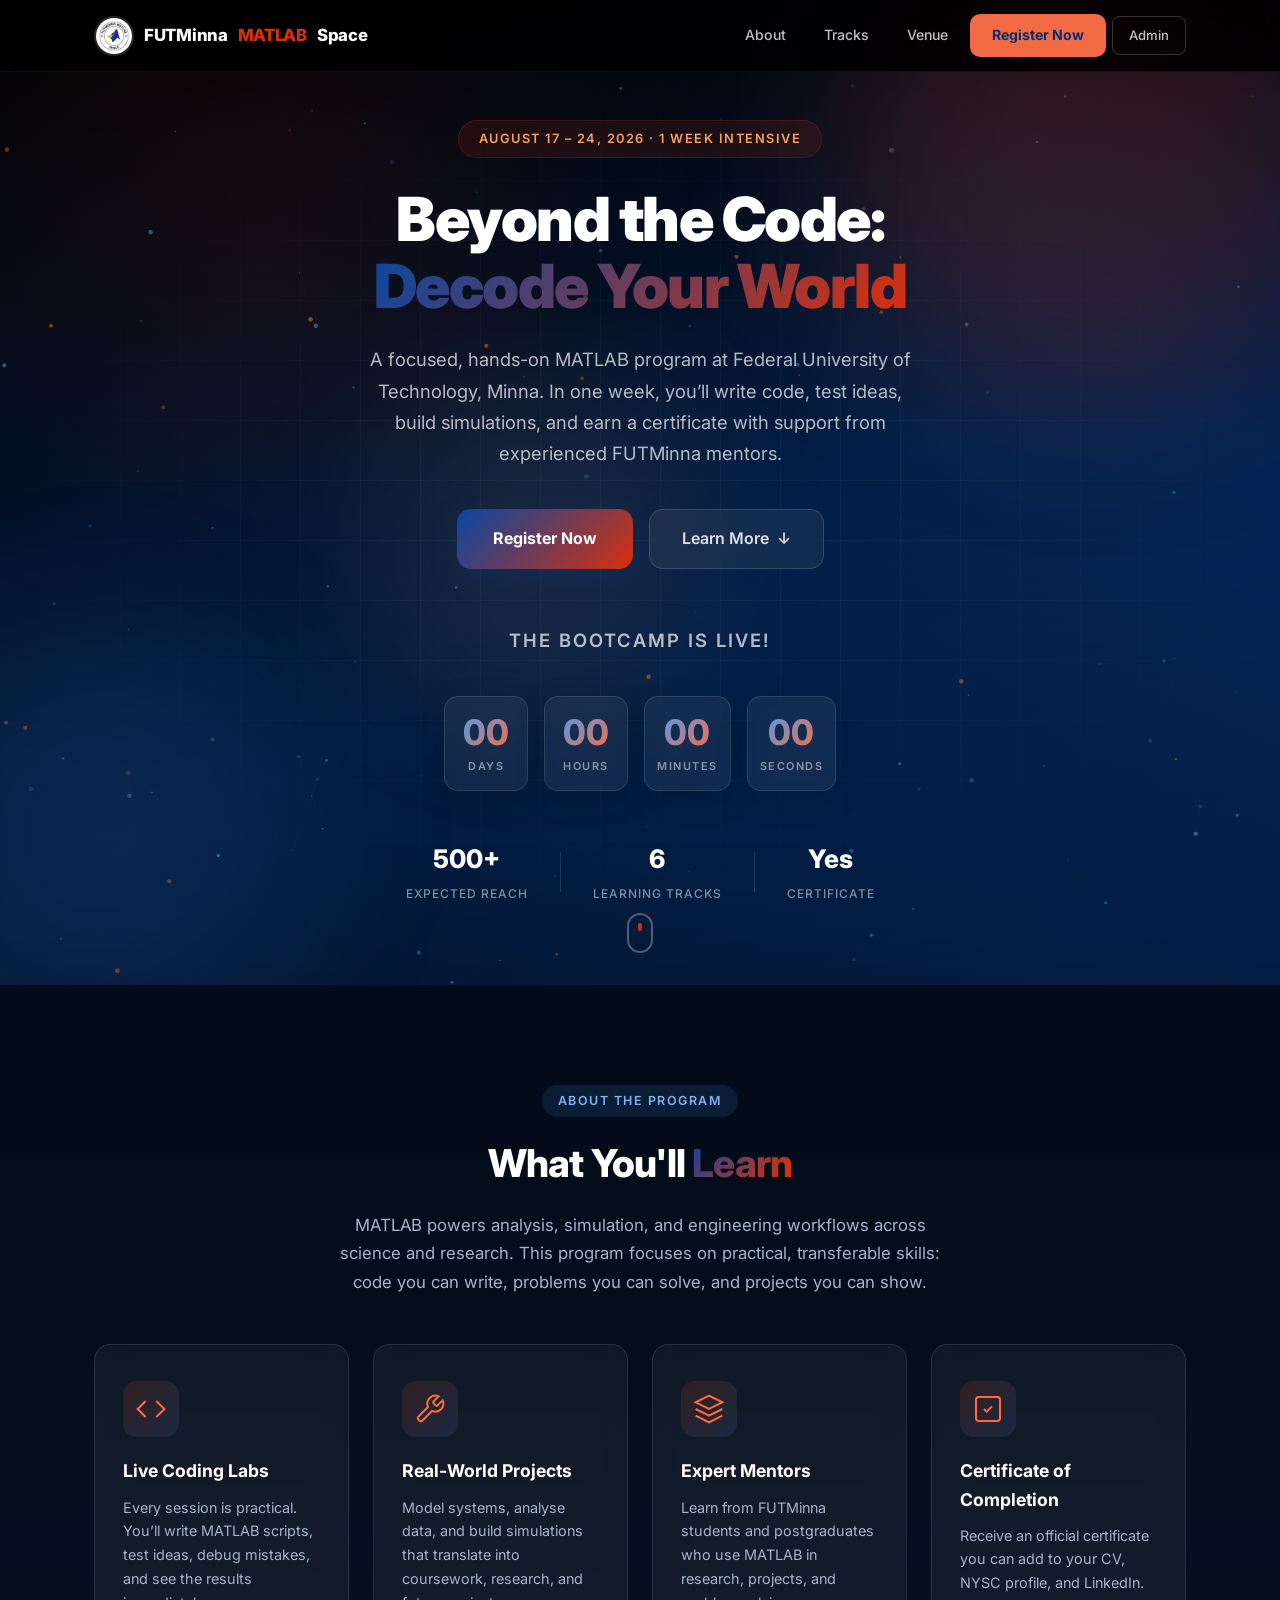
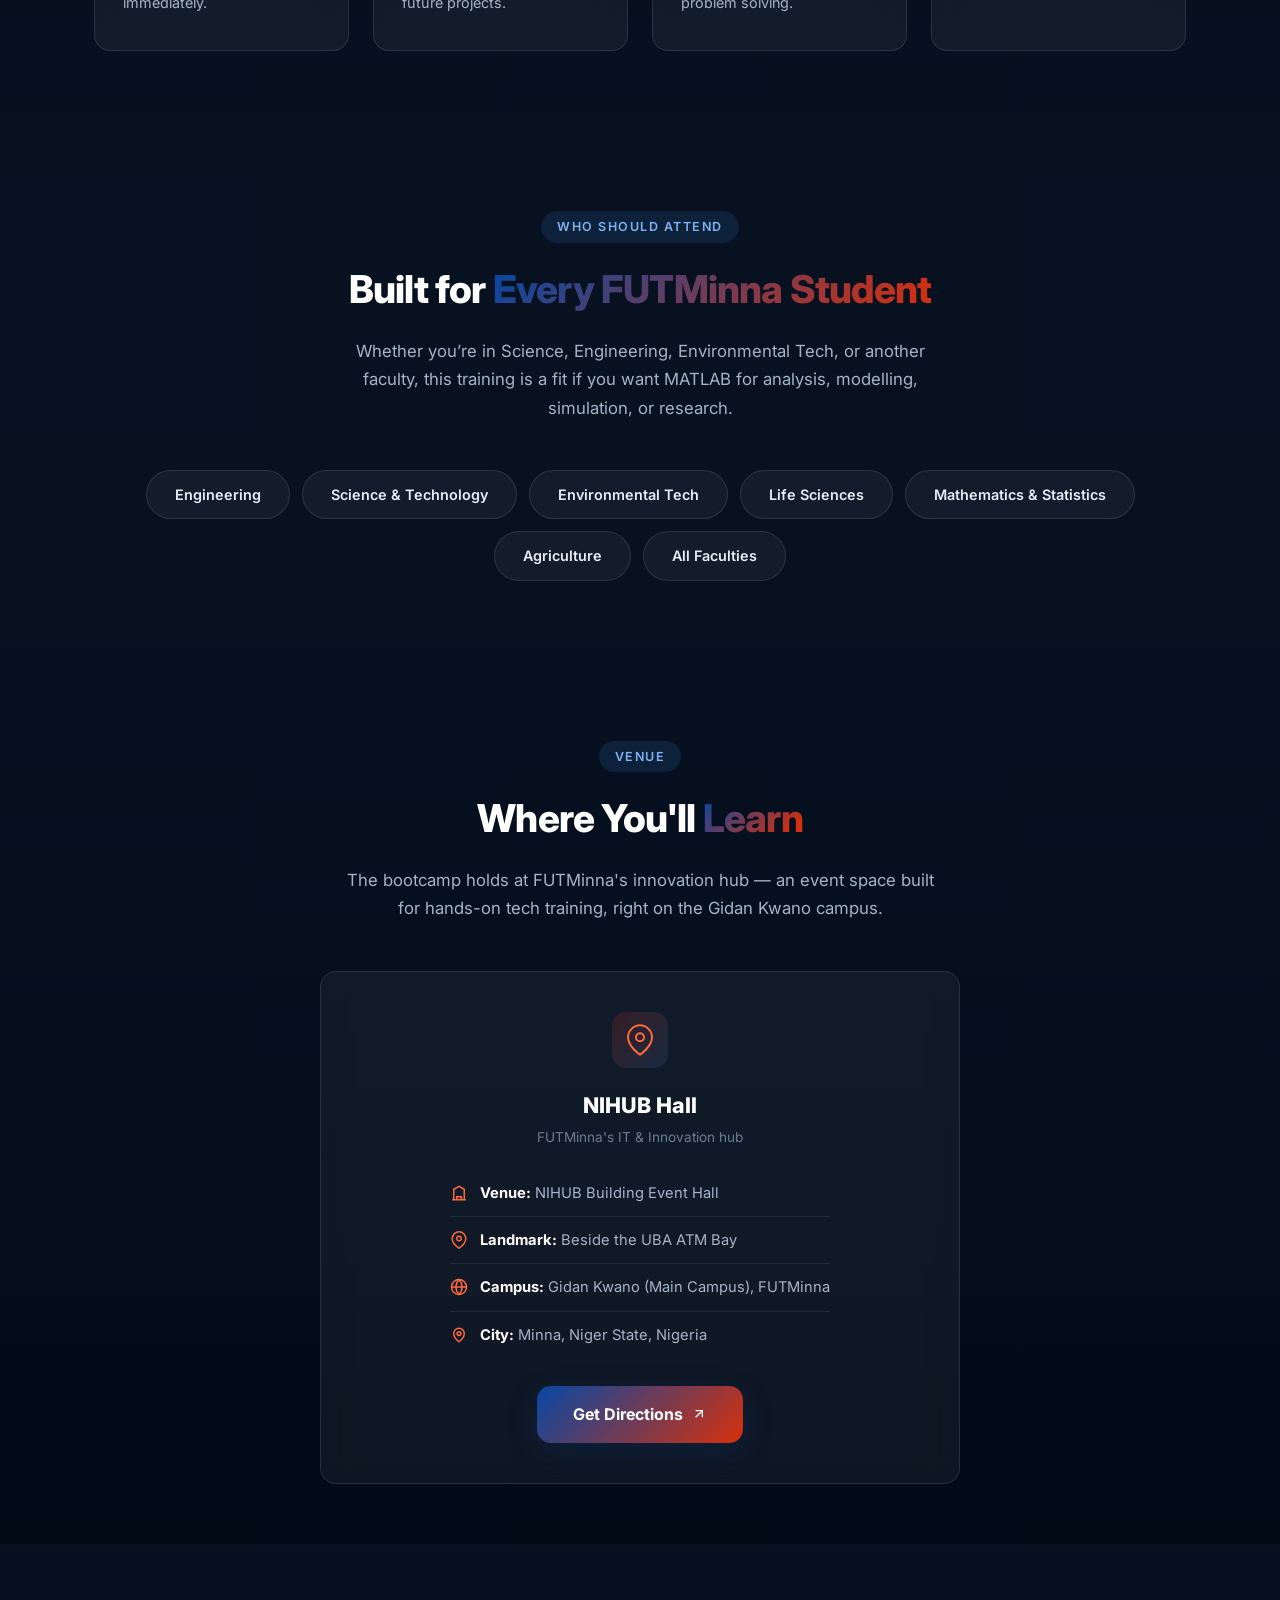
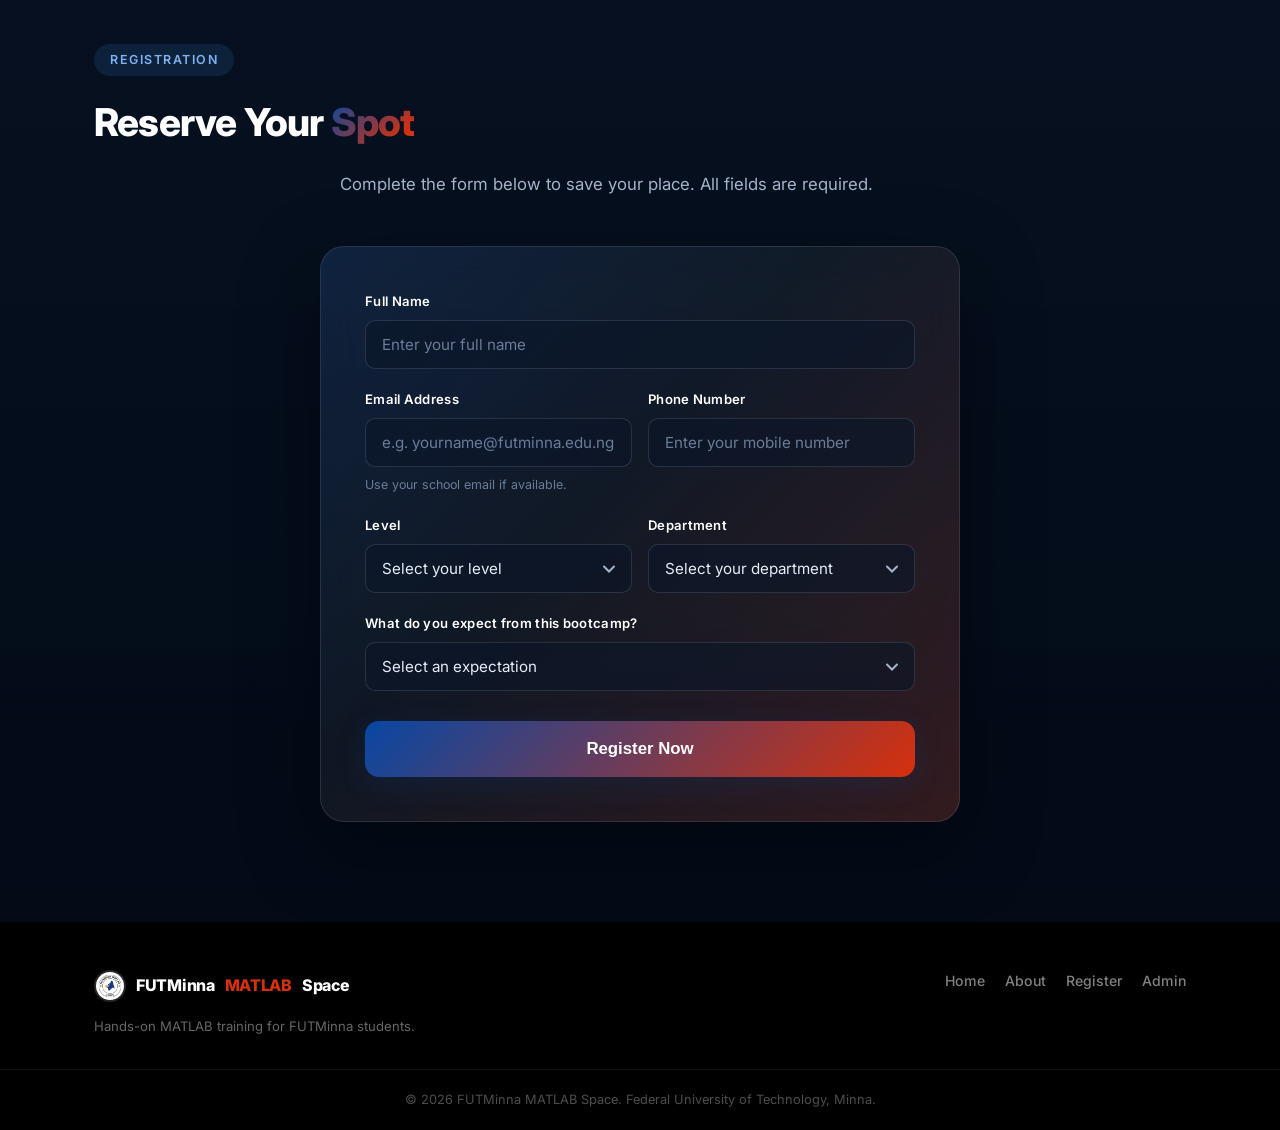
==== commit 5c90b40c: "changed the inline map" ====
--- a/index.html
+++ b/index.html
@@ -189,12 +189,10 @@
             <span><strong>City:</strong> Minna, Niger State, Nigeria</span>
           </li>
         </ul>
-        <a href="https://www.google.com/maps/dir/?api=1&amp;destination=NIHUB+FUTMinna+Gidan+Kwano" target="_blank" rel="noopener" class="btn-glow">Get Directions</a>
-      </div>
-      <div class="venue-map reveal reveal-delay-1">
-        <iframe src="https://maps.google.com/maps?q=NIHUB%20FUTMinna%20Gidan%20Kwano&amp;t=&amp;z=15&amp;ie=UTF8&amp;iwloc=&amp;output=embed"
-          title="Map to NIHUB Hall, Gidan Kwano Campus, FUTMinna"
-          allowfullscreen loading="lazy" referrerpolicy="no-referrer-when-downgrade"></iframe>
+        <a href="https://www.google.com/maps/dir/?api=1&amp;destination=NIHUB+FUTMinna+Gidan+Kwano" target="_blank" rel="noopener" class="btn-glow">
+          Get Directions
+          <svg class="map-chevron" width="16" height="16" viewBox="0 0 24 24" fill="none" stroke="currentColor" stroke-width="2"><path d="M7 17L17 7"/><path d="M7 7h10v10"/></svg>
+        </a>
       </div>
     </div>
   </div>
--- a/style.css
+++ b/style.css
@@ -306,12 +306,13 @@
 .venue { padding: 100px 0 60px; text-align: center; position: relative; z-index: 1;
   background: linear-gradient(180deg, rgba(10,22,41,0.6) 0%, rgba(3,11,24,0.88) 100%); }
 .venue-grid {
-  display: grid; grid-template-columns: 1.1fr 1fr; gap: 28px; text-align: left;
-  align-items: stretch; max-width: 960px; margin: 0 auto;
+  display: flex; flex-direction: column; align-items: center; gap: 28px;
+  max-width: 640px; margin: 0 auto;
 }
 .venue-card {
-  background: rgba(255,255,255,0.05); border: 1px solid var(--mw-border); border-radius: var(--mw-radius-lg);
-  padding: 40px 36px; display: flex; flex-direction: column;
+  width: 100%; background: rgba(255,255,255,0.05); border: 1px solid var(--mw-border);
+  border-radius: var(--mw-radius-lg); padding: 40px 36px; display: flex; flex-direction: column;
+  align-items: center; text-align: center;
   -webkit-backdrop-filter: blur(14px); backdrop-filter: blur(14px);
 }
 .venue-icon {
@@ -321,22 +322,15 @@
 }
 .venue-card h3 { font-size: 1.35rem; font-weight: 800; color: white; margin-bottom: 4px; }
 .venue-sub { color: var(--mw-text-muted); font-size: .85rem; margin-bottom: 22px; }
-.venue-list { list-style: none; margin-bottom: 28px; }
+.venue-list { list-style: none; margin-bottom: 28px; max-width: 420px; }
 .venue-list li { display: flex; align-items: flex-start; gap: 12px; padding: 12px 0;
-  color: var(--mw-text-secondary); font-size: .92rem; line-height: 1.5; }
+  color: var(--mw-text-secondary); font-size: .92rem; line-height: 1.5; text-align: left; }
 .venue-list li:not(:last-child) { border-bottom: 1px solid rgba(148,163,184,0.12); }
 .venue-list svg { flex-shrink: 0; color: var(--mw-teal-dark); margin-top: 2px; }
 .venue-list strong { color: white; }
-.venue-card .btn-glow { margin-top: auto; align-self: flex-start; }
-.venue-map {
-  border-radius: var(--mw-radius-lg); overflow: hidden; border: 1px solid var(--mw-border);
-  box-shadow: 0 20px 50px rgba(0,0,0,0.3); min-height: 320px;
-  -webkit-backdrop-filter: blur(14px); backdrop-filter: blur(14px);
-}
-.venue-map iframe {
-  width: 100%; height: 100%; min-height: 320px; display: block; border: 0;
-  filter: saturate(0.85) contrast(1.05);
-}
+.venue-card .btn-glow { margin-top: auto; }
+.venue-card .map-chevron { transition: transform 0.3s var(--ease-out); }
+.venue-card .btn-glow:hover .map-chevron { transform: translate(2px, -2px); }
 
 /* ===== REGISTER ===== */
 .register-section { padding: 100px 0; position: relative; z-index: 1;
@@ -496,9 +490,7 @@
   .container { padding: 0 20px; }
   .about, .tracks, .venue { padding: 72px 0 48px; }
   .register-section { padding: 72px 0; }
-  .venue-grid { grid-template-columns: 1fr; }
-  .venue-map { min-height: 260px; }
-  .venue-map iframe { min-height: 260px; }
+  .venue-grid { gap: 20px; }
   .form-row-2 { grid-template-columns: 1fr; }
   .register-form { padding: 28px 20px; }
   .feature-grid { grid-template-columns: 1fr; }
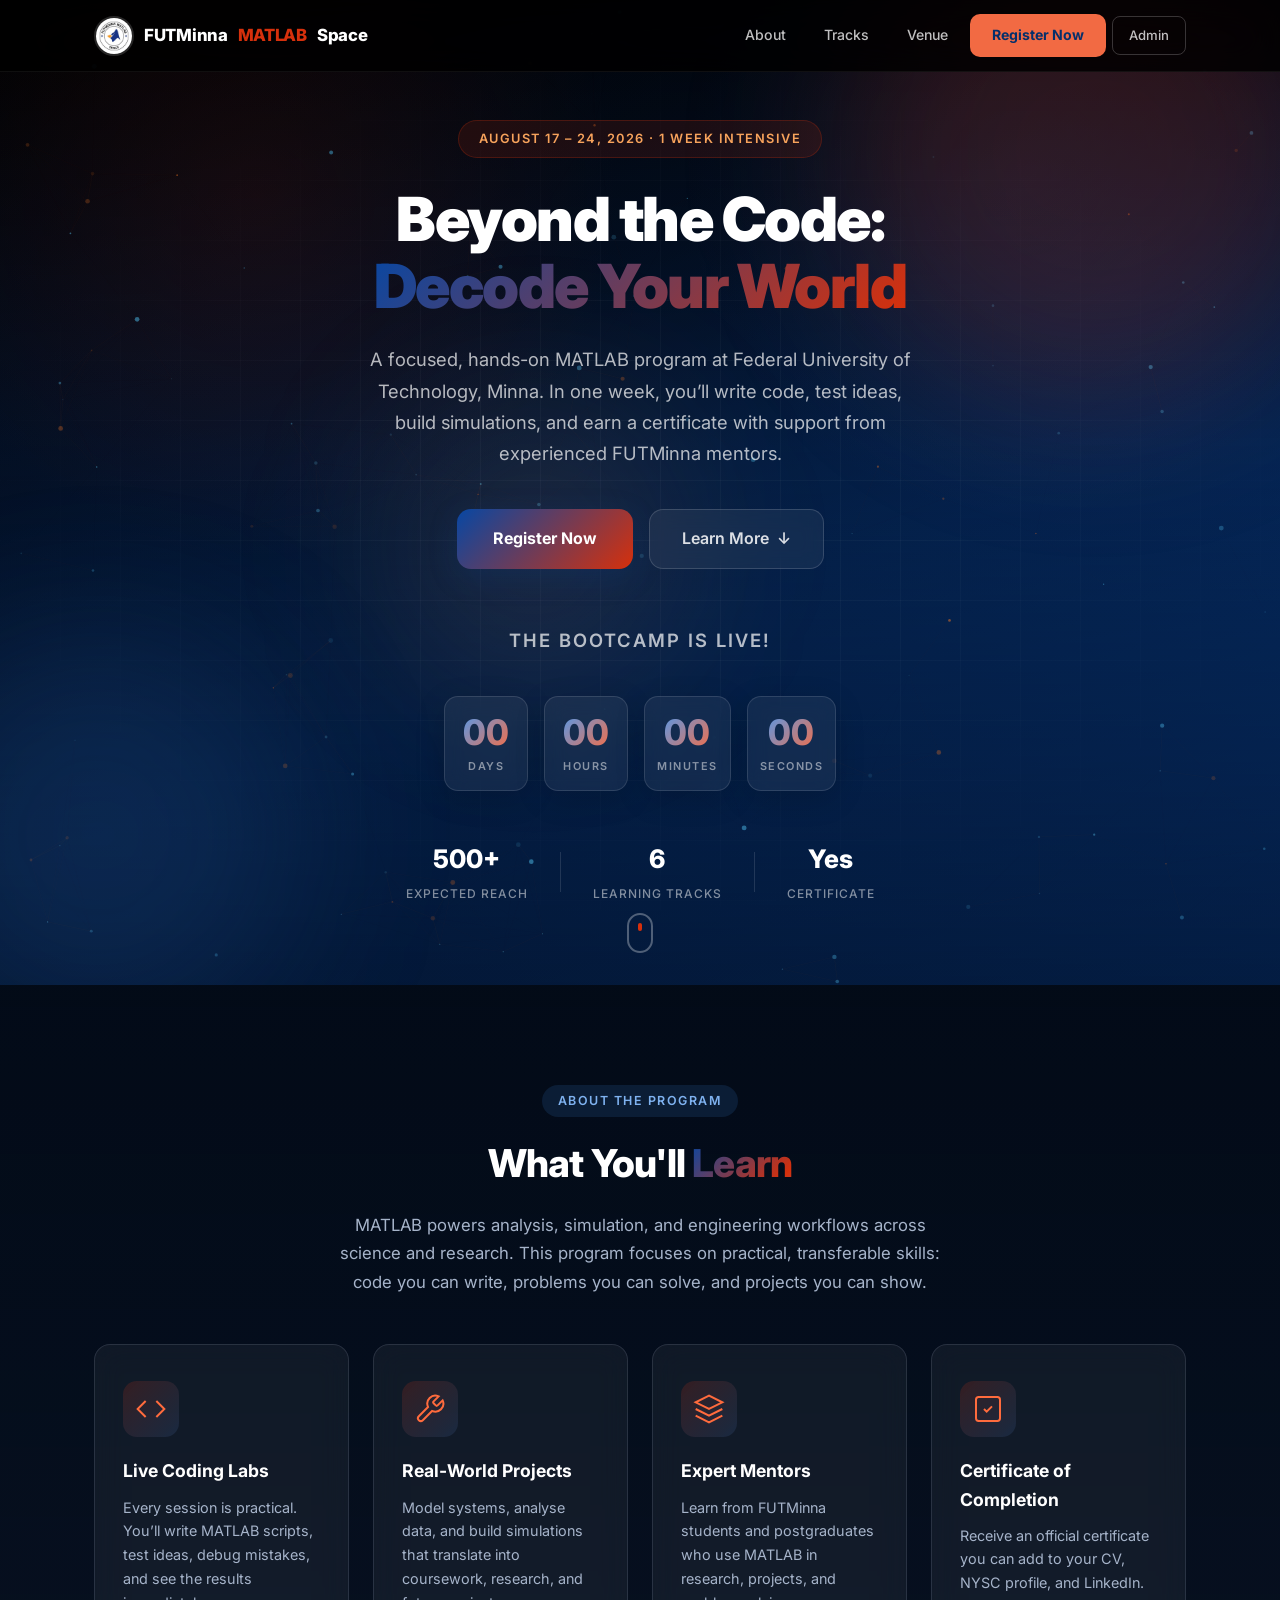
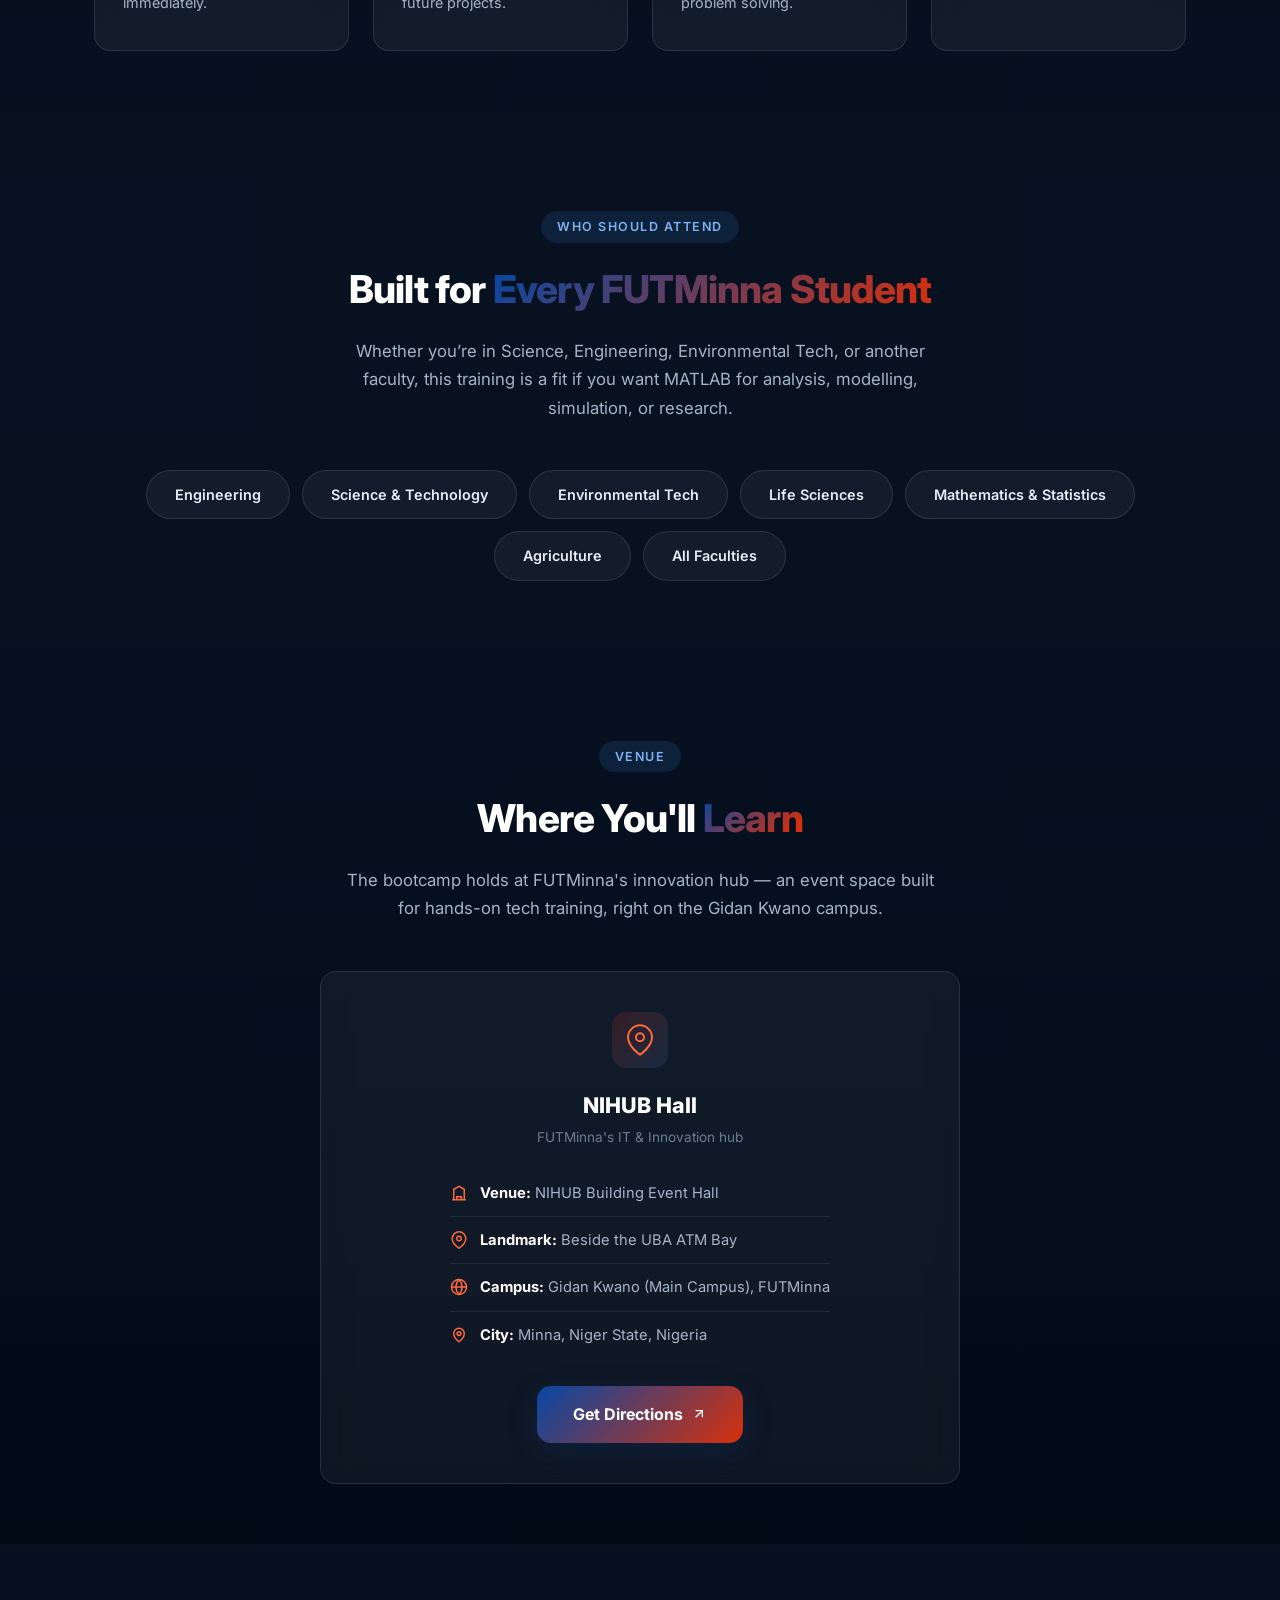
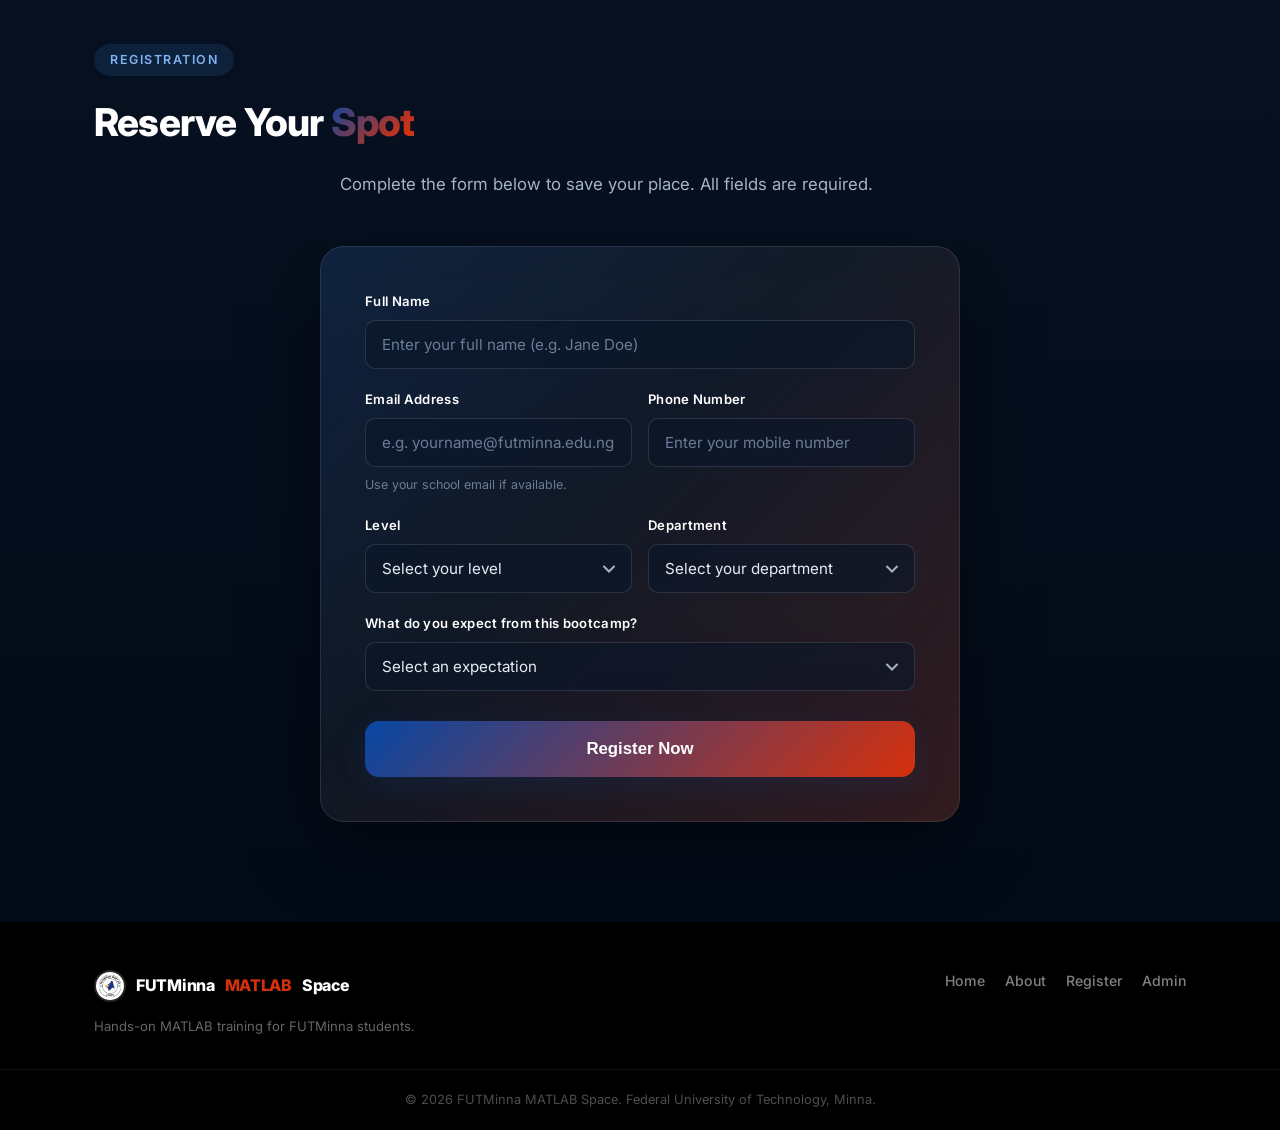
==== commit 72f5922f: "added the script for automation" ====
--- a/index.html
+++ b/index.html
@@ -209,7 +209,7 @@
       <div class="form-row">
         <div class="form-group">
           <label for="fullname">Full Name</label>
-          <input type="text" id="fullname" name="fullname" placeholder="Enter your full name" required>
+          <input type="text" id="fullname" name="fullname" placeholder="Enter your full name (e.g. Jane Doe)" required>
           <div class="input-border"></div>
         </div>
       </div>
